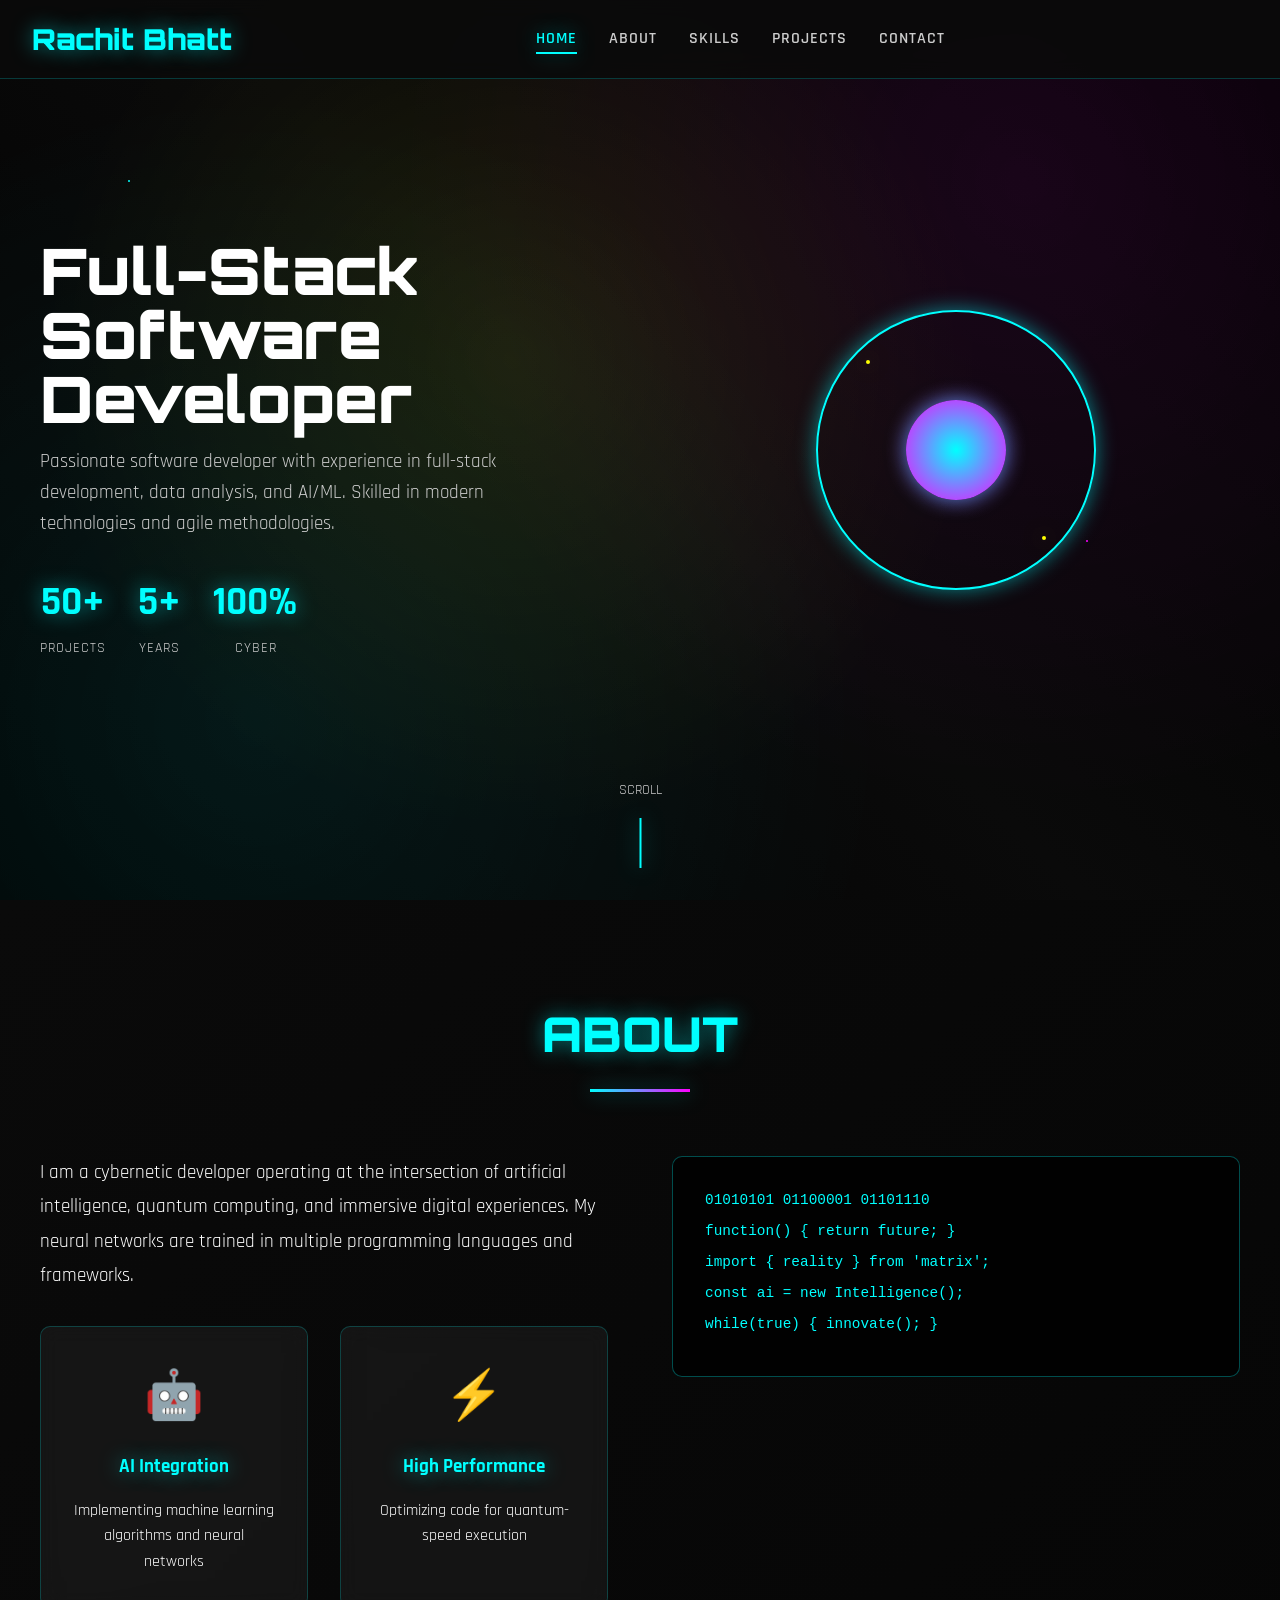
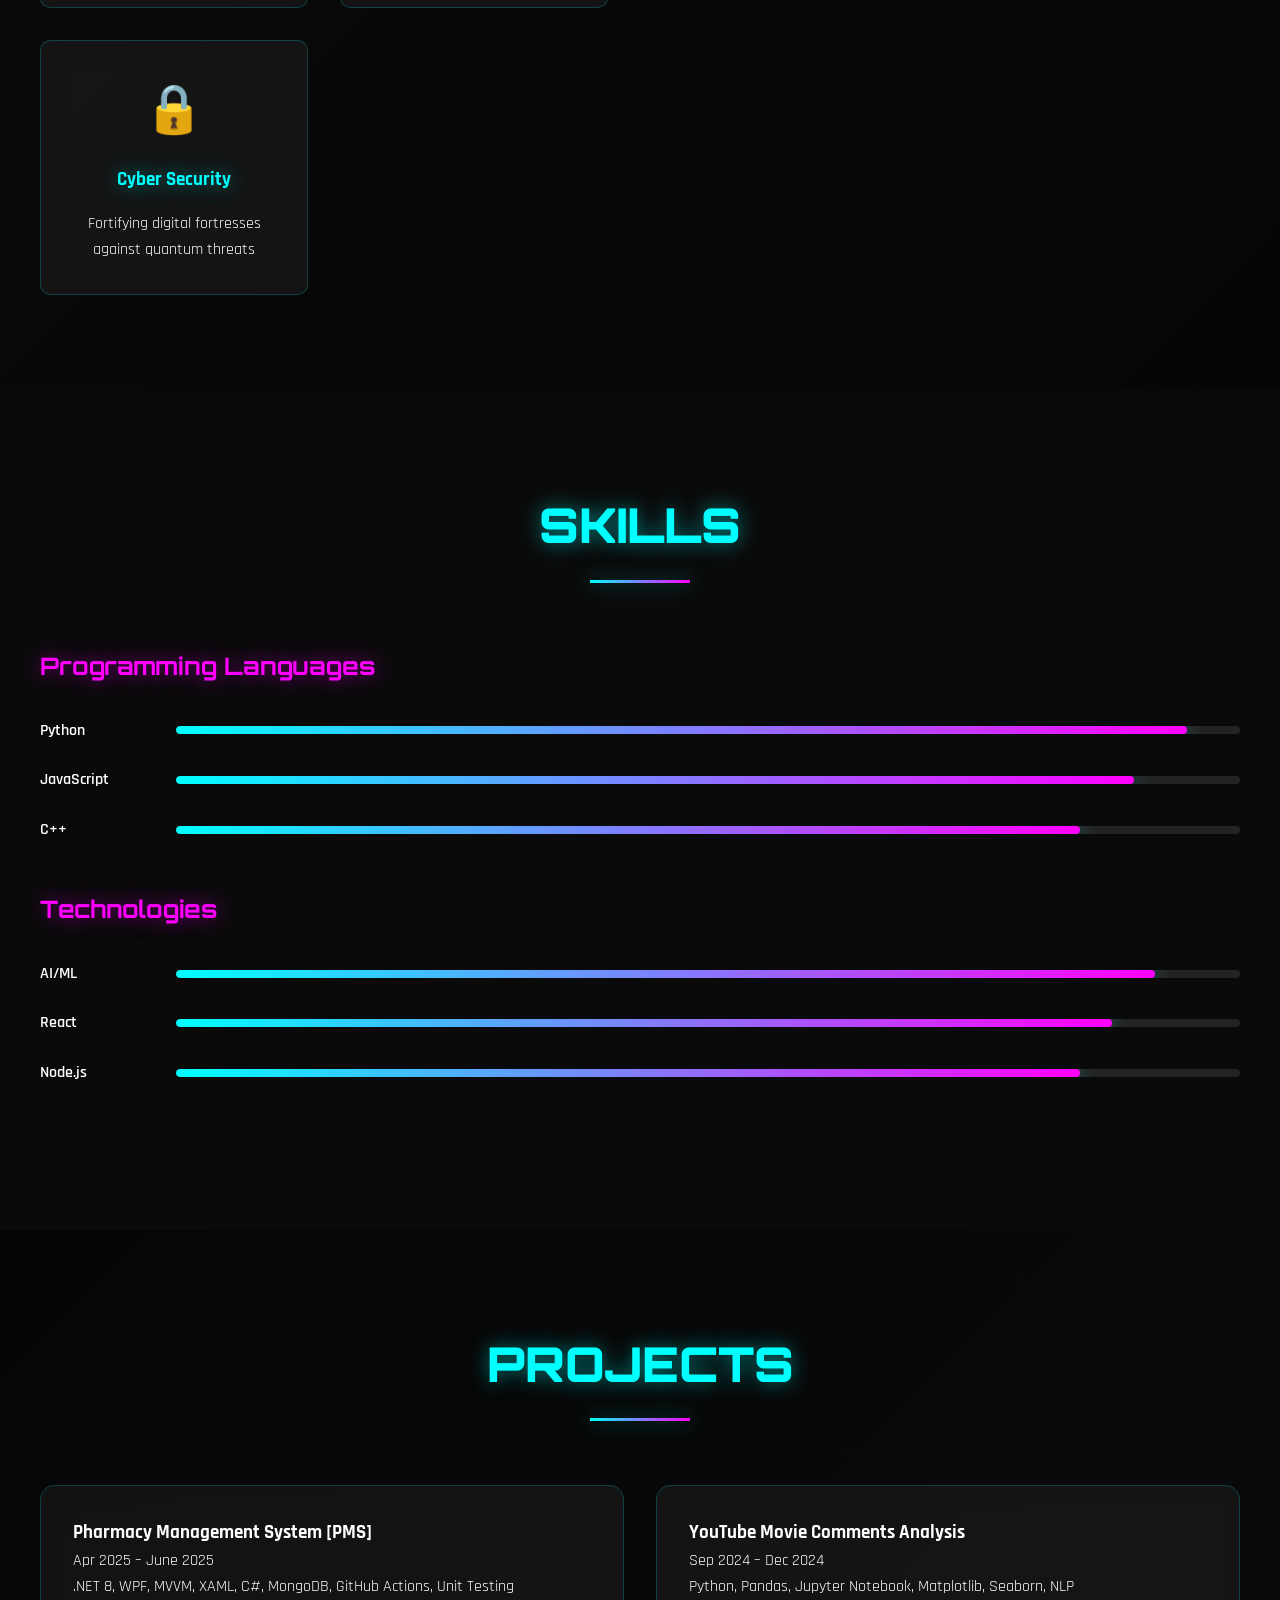
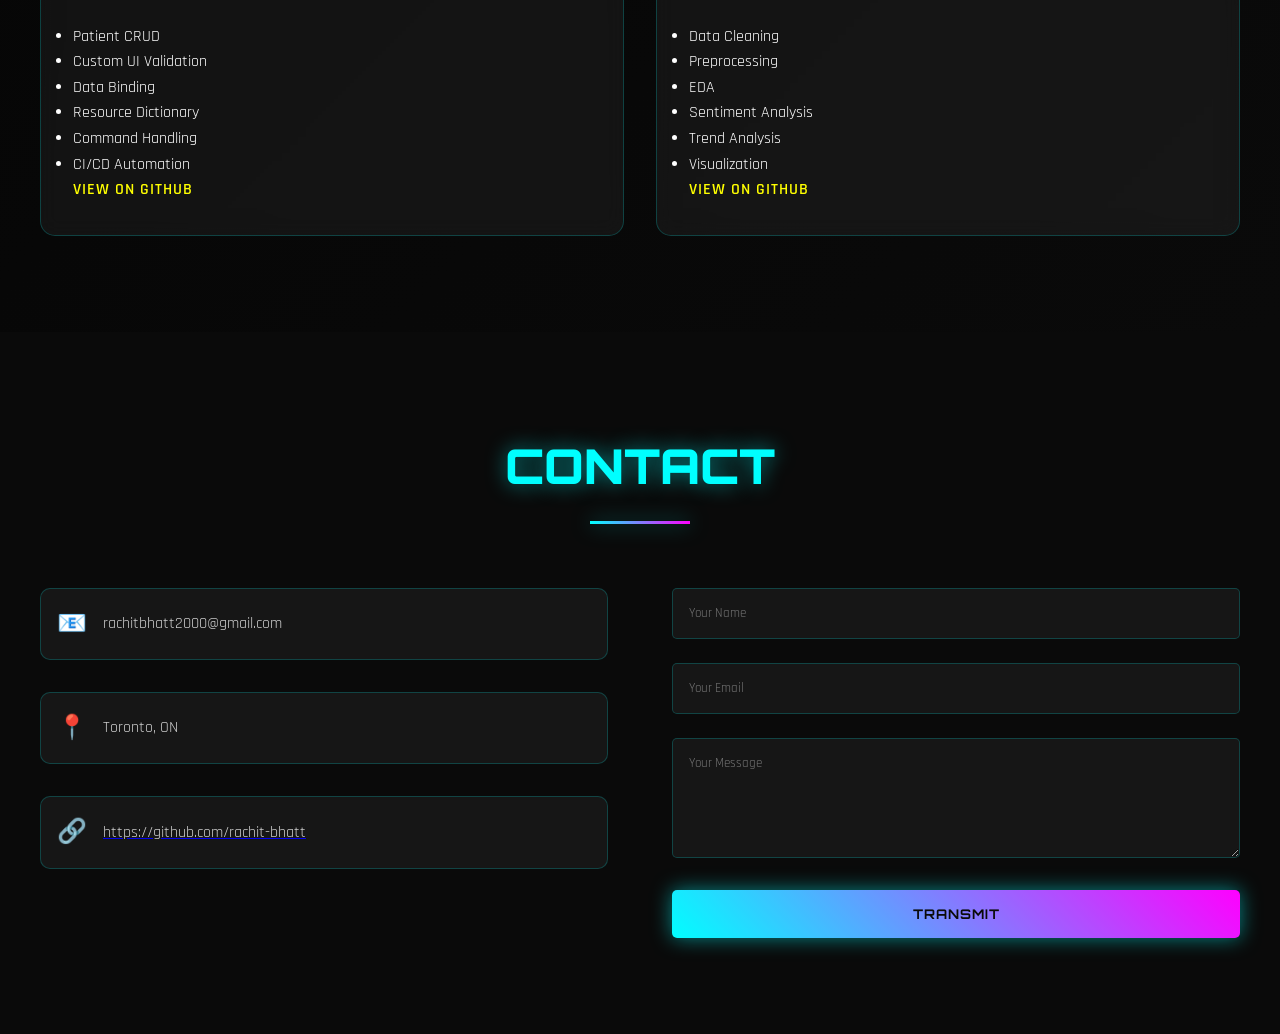
==== index.html @ 6e14f050 "Updating minor UI changes." ====
<!DOCTYPE html>
<html lang="en">
<head>
    <!-- <meta http-equiv="refresh" content="5" /> --></head>
    <meta charset="UTF-8">
    <meta name="viewport" content="width=device-width, initial-scale=1.0">
    <title>Rachit Bhatt - Portfolio</title>
    <link rel="stylesheet" href="styles.css">
    <link href="https://fonts.googleapis.com/css2?family=Orbitron:wght@400;700;900&family=Rajdhani:wght@300;400;600;700&display=swap" rel="stylesheet">
</head>
<body>
    <!-- Animated Background -->
    <div class="matrix-bg"></div>
    <div class="particles"></div>

    <!-- Navigation -->
    <nav class="nav-container">
        <div class="nav-brand">
            <span id="name" class="brand-text"></span>
            <span class="brand-glow"></span>
        </div>
        <ul class="nav-links">
            <li><a href="#home" class="nav-link active">HOME</a></li>
            <li><a href="#about" class="nav-link">ABOUT</a></li>
            <li><a href="#skills" class="nav-link">SKILLS</a></li>
            <li><a href="#projects" class="nav-link">PROJECTS</a></li>
            <li><a href="#contact" class="nav-link">CONTACT</a></li>
        </ul>
        <div class="nav-toggle">
            <span class="toggle-bar"></span>
            <span class="toggle-bar"></span>
            <span class="toggle-bar"></span>
        </div>
    </nav>

    <!-- Hero Section -->
    <section id="home" class="hero-section">
        <div class="hero-content">
            <div class="hero-text">
                <h1 class="hero-title">
                    <span class="title-main">CYBER</span>
                    <span class="title-accent">DEVELOPER</span>
                </h1>
                <p class="hero-subtitle">
                    Crafting digital realities in the quantum age
                </p>
                <div class="hero-stats">
                    <div class="stat-item">
                        <span class="stat-number">50+</span>
                        <span class="stat-label">Projects</span>
                    </div>
                    <div class="stat-item">
                        <span class="stat-number">5+</span>
                        <span class="stat-label">Years</span>
                    </div>
                    <div class="stat-item">
                        <span class="stat-number">100%</span>
                        <span class="stat-label">Cyber</span>
                    </div>
                </div>
            </div>
            <div class="hero-visual">
                <div class="hologram-container">
                    <div class="hologram-ring"></div>
                    <div class="hologram-core"></div>
                    <div class="hologram-particles"></div>
                </div>
            </div>
        </div>
        <div class="scroll-indicator">
            <span>SCROLL</span>
            <div class="scroll-line"></div>
        </div>
    </section>

    <!-- About Section -->
    <section id="about" class="about-section">
        <div class="section-header">
            <h2 class="section-title">ABOUT</h2>
            <div class="section-divider"></div>
        </div>
        <div class="about-content">
            <div class="about-text">
                <p class="about-description">
                    I am a cybernetic developer operating at the intersection of artificial intelligence,
                    quantum computing, and immersive digital experiences. My neural networks are trained
                    in multiple programming languages and frameworks.
                </p>
                <div class="about-grid">
                    <div class="about-card">
                        <div class="card-icon">🤖</div>
                        <h3>AI Integration</h3>
                        <p>Implementing machine learning algorithms and neural networks</p>
                    </div>
                    <div class="about-card">
                        <div class="card-icon">⚡</div>
                        <h3>High Performance</h3>
                        <p>Optimizing code for quantum-speed execution</p>
                    </div>
                    <div class="about-card">
                        <div class="card-icon">🔒</div>
                        <h3>Cyber Security</h3>
                        <p>Fortifying digital fortresses against quantum threats</p>
                    </div>
                </div>
            </div>
            <div class="about-visual">
                <div class="code-matrix">
                    <div class="matrix-line">01010101 01100001 01101110</div>
                    <div class="matrix-line">function() { return future; }</div>
                    <div class="matrix-line">import { reality } from 'matrix';</div>
                    <div class="matrix-line">const ai = new Intelligence();</div>
                    <div class="matrix-line">while(true) { innovate(); }</div>
                </div>
            </div>
        </div>
    </section>

    <!-- Skills Section -->
    <section id="skills" class="skills-section">
        <div class="section-header">
            <h2 class="section-title">SKILLS</h2>
            <div class="section-divider"></div>
        </div>
        <div class="skills-container">
            <div class="skill-category">
                <h3 class="category-title">Programming Languages</h3>
                <div class="skill-grid">
                    <div class="skill-item">
                        <span class="skill-name">Python</span>
                        <div class="skill-bar">
                            <div class="skill-fill" style="width: 95%"></div>
                        </div>
                    </div>
                    <div class="skill-item">
                        <span class="skill-name">JavaScript</span>
                        <div class="skill-bar">
                            <div class="skill-fill" style="width: 90%"></div>
                        </div>
                    </div>
                    <div class="skill-item">
                        <span class="skill-name">C++</span>
                        <div class="skill-bar">
                            <div class="skill-fill" style="width: 85%"></div>
                        </div>
                    </div>
                </div>
            </div>
            <div class="skill-category">
                <h3 class="category-title">Technologies</h3>
                <div class="skill-grid">
                    <div class="skill-item">
                        <span class="skill-name">AI/ML</span>
                        <div class="skill-bar">
                            <div class="skill-fill" style="width: 92%"></div>
                        </div>
                    </div>
                    <div class="skill-item">
                        <span class="skill-name">React</span>
                        <div class="skill-bar">
                            <div class="skill-fill" style="width: 88%"></div>
                        </div>
                    </div>
                    <div class="skill-item">
                        <span class="skill-name">Node.js</span>
                        <div class="skill-bar">
                            <div class="skill-fill" style="width: 85%"></div>
                        </div>
                    </div>
                </div>
            </div>
        </div>
    </section>

    <!-- Projects Section -->
    <section id="projects" class="projects-section">
        <div class="section-header">
            <h2 class="section-title">PROJECTS</h2>
            <div class="section-divider"></div>
        </div>
        <div class="projects-grid">
            <div class="project-card">
                <div class="project-header">
                    <h3>Neural Network OS</h3>
                    <span class="project-type">AI System</span>
                </div>
                <p class="project-description">
                    An operating system powered by neural networks, capable of self-learning
                    and adaptive behavior patterns.
                </p>
                <div class="project-tech">
                    <span>Python</span>
                    <span>TensorFlow</span>
                    <span>Kubernetes</span>
                </div>
                <div class="project-links">
                    <a href="#" class="project-link">View Demo</a>
                    <a href="#" class="project-link">Source Code</a>
                </div>
            </div>
            <div class="project-card">
                <div class="project-header">
                    <h3>Quantum Encryptor</h3>
                    <span class="project-type">Security</span>
                </div>
                <p class="project-description">
                    Military-grade encryption using quantum computing principles,
                    unbreakable by classical computers.
                </p>
                <div class="project-tech">
                    <span>C++</span>
                    <span>Quantum Gates</span>
                    <span>Cryptography</span>
                </div>
                <div class="project-links">
                    <a href="#" class="project-link">View Demo</a>
                    <a href="#" class="project-link">Source Code</a>
                </div>
            </div>
            <div class="project-card">
                <div class="project-header">
                    <h3>Holo Interface</h3>
                    <span class="project-type">UI/UX</span>
                </div>
                <p class="project-description">
                    Immersive holographic user interface for AR/VR applications,
                    featuring gesture recognition and neural feedback.
                </p>
                <div class="project-tech">
                    <span>React</span>
                    <span>WebGL</span>
                    <span>Three.js</span>
                </div>
                <div class="project-links">
                    <a href="#" class="project-link">View Demo</a>
                    <a href="#" class="project-link">Source Code</a>
                </div>
            </div>
        </div>
    </section>

    <!-- Contact Section -->
    <section id="contact" class="contact-section">
        <div class="section-header">
            <h2 class="section-title">CONTACT</h2>
            <div class="section-divider"></div>
        </div>
        <div class="contact-content">
            <div class="contact-info">
                <div class="contact-item">
                    <div class="contact-icon">📧</div>
                    <span id="email"></span>
                </div>
                <div class="contact-item">
                    <div class="contact-icon">📍</div>
                    <span id="location"></span>
                </div>
                <div class="contact-item">
                    <div class="contact-icon">🔗</div>
                    <a href="https://github.com/rachit-bhatt" class="contact-link" target="_blank">
                        <span id="github"></span>
                    </a>
                </div>
            </div>
            <div class="contact-form">
                <form class="cyber-form">
                    <div class="form-group">
                        <input type="text" placeholder="Your Name" class="form-input">
                    </div>
                    <div class="form-group">
                        <input type="email" placeholder="Your Email" class="form-input">
                    </div>
                    <div class="form-group">
                        <textarea placeholder="Your Message" class="form-textarea"></textarea>
                    </div>
                    <button type="submit" class="form-submit">TRANSMIT</button>
                </form>
            </div>
        </div>
    </section>

    <!-- Load portfolio data first, then main script -->
    <script src="data.js"></script>
    <script src="script.js"></script>
</body>
</html>
---- styles.css ----
/* Sci-Fi IT Portfolio Styles */

/* Reset and Base Styles */
* {
    margin: 0;
    padding: 0;
    box-sizing: border-box;
}

:root {
    --primary-color: #00ffff;
    --secondary-color: #ff00ff;
    --accent-color: #ffff00;
    --dark-bg: #0a0a0a;
    --darker-bg: #050505;
    --text-color: #ffffff;
    --text-secondary: #cccccc;
    --glow-primary: 0 0 20px rgba(0, 255, 255, 0.5);
    --glow-secondary: 0 0 20px rgba(255, 0, 255, 0.5);
    --glow-accent: 0 0 20px rgba(255, 255, 0, 0.5);
}

body {
    font-family: 'Rajdhani', sans-serif;
    background: var(--dark-bg);
    color: var(--text-color);
    overflow-x: hidden;
    line-height: 1.6;
}

/* Matrix Background Animation */
.matrix-bg {
    position: fixed;
    top: 0;
    left: 0;
    width: 100%;
    height: 100%;
    background: linear-gradient(45deg, #000000, #0a0a0a, #000000);
    z-index: -2;
    opacity: 0.8;
}

.matrix-bg::before {
    content: '';
    position: absolute;
    top: 0;
    left: 0;
    right: 0;
    bottom: 0;
    background-image:
        radial-gradient(circle at 20% 80%, rgba(0, 255, 255, 0.1) 0%, transparent 50%),
        radial-gradient(circle at 80% 20%, rgba(255, 0, 255, 0.1) 0%, transparent 50%),
        radial-gradient(circle at 40% 40%, rgba(255, 255, 0, 0.1) 0%, transparent 50%);
    animation: matrixPulse 4s ease-in-out infinite alternate;
}

@keyframes matrixPulse {
    0% { opacity: 0.3; }
    100% { opacity: 0.8; }
}

/* Particle Effects */
.particles {
    position: fixed;
    top: 0;
    left: 0;
    width: 100%;
    height: 100%;
    pointer-events: none;
    z-index: -1;
}

.particles::before,
.particles::after {
    content: '';
    position: absolute;
    width: 2px;
    height: 2px;
    background: var(--primary-color);
    border-radius: 50%;
    animation: particleFloat 6s linear infinite;
}

.particles::before {
    top: 20%;
    left: 10%;
    animation-delay: 0s;
}

.particles::after {
    top: 60%;
    right: 15%;
    animation-delay: 3s;
    background: var(--secondary-color);
}

@keyframes particleFloat {
    0% {
        transform: translateY(0) translateX(0);
        opacity: 0;
    }
    10% { opacity: 1; }
    90% { opacity: 1; }
    100% {
        transform: translateY(-100vh) translateX(50px);
        opacity: 0;
    }
}

/* Navigation */
.nav-container {
    position: fixed;
    top: 0;
    left: 0;
    right: 0;
    background: rgba(10, 10, 10, 0.9);
    backdrop-filter: blur(10px);
    border-bottom: 1px solid rgba(0, 255, 255, 0.2);
    padding: 1rem 2rem;
    display: flex;
    justify-content: space-between;
    align-items: center;
    z-index: 1000;
    transition: all 0.3s ease;
}

.nav-brand {
    position: relative;
    font-family: 'Orbitron', monospace;
    font-size: 1.8rem;
    font-weight: 900;
    color: var(--primary-color);
    text-shadow: var(--glow-primary);
}

.brand-glow {
    position: absolute;
    top: 0;
    left: 0;
    right: 0;
    bottom: 0;
    background: linear-gradient(45deg, var(--primary-color), var(--secondary-color));
    background-clip: text;
    -webkit-background-clip: text;
    -webkit-text-fill-color: transparent;
    animation: brandGlow 2s ease-in-out infinite alternate;
}

@keyframes brandGlow {
    0% { opacity: 0.7; }
    100% { opacity: 1; }
}

.nav-links {
    display: flex;
    list-style: none;
    gap: 2rem;
}

.nav-link {
    color: var(--text-secondary);
    text-decoration: none;
    font-weight: 600;
    text-transform: uppercase;
    letter-spacing: 1px;
    transition: all 0.3s ease;
    position: relative;
}

.nav-link:hover,
.nav-link.active {
    color: var(--primary-color);
    text-shadow: var(--glow-primary);
}

.nav-link::after {
    content: '';
    position: absolute;
    bottom: -5px;
    left: 0;
    width: 0;
    height: 2px;
    background: var(--primary-color);
    box-shadow: var(--glow-primary);
    transition: width 0.3s ease;
}

.nav-link:hover::after,
.nav-link.active::after {
    width: 100%;
}

/* Hero Section */
.hero-section {
    min-height: 100vh;
    display: flex;
    flex-direction: column;
    justify-content: center;
    align-items: center;
    padding: 2rem;
    position: relative;
}

.hero-content {
    display: grid;
    grid-template-columns: 1fr 1fr;
    gap: 4rem;
    max-width: 1200px;
    width: 100%;
    align-items: center;
}

.hero-text {
    z-index: 2;
}

.hero-title {
    font-family: 'Orbitron', monospace;
    font-size: 4rem;
    font-weight: 900;
    margin-bottom: 1rem;
    line-height: 1;
}

.title-main {
    display: block;
    background: linear-gradient(45deg, var(--primary-color), var(--secondary-color));
    background-clip: text;
    -webkit-background-clip: text;
    -webkit-text-fill-color: transparent;
    text-shadow: var(--glow-primary);
}

.title-accent {
    display: block;
    color: var(--accent-color);
    text-shadow: var(--glow-accent);
    animation: titlePulse 2s ease-in-out infinite alternate;
}

@keyframes titlePulse {
    0% { text-shadow: var(--glow-accent); }
    100% { text-shadow: 0 0 30px rgba(255, 255, 0, 0.8); }
}

.hero-subtitle {
    font-size: 1.2rem;
    color: var(--text-secondary);
    margin-bottom: 2rem;
    max-width: 500px;
}

.hero-stats {
    display: flex;
    gap: 2rem;
    margin-top: 2rem;
}

.stat-item {
    text-align: center;
}

.stat-number {
    display: block;
    font-size: 2.5rem;
    font-weight: 700;
    color: var(--primary-color);
    text-shadow: var(--glow-primary);
}

.stat-label {
    font-size: 0.9rem;
    color: var(--text-secondary);
    text-transform: uppercase;
    letter-spacing: 1px;
}

/* Hologram Visual */
.hero-visual {
    display: flex;
    justify-content: center;
    align-items: center;
    position: relative;
}

.hologram-container {
    position: relative;
    width: 300px;
    height: 300px;
}

.hologram-ring {
    position: absolute;
    top: 50%;
    left: 50%;
    transform: translate(-50%, -50%);
    width: 280px;
    height: 280px;
    border: 2px solid var(--primary-color);
    border-radius: 50%;
    box-shadow: var(--glow-primary);
    animation: ringRotate 8s linear infinite;
}

.hologram-core {
    position: absolute;
    top: 50%;
    left: 50%;
    transform: translate(-50%, -50%);
    width: 100px;
    height: 100px;
    background: radial-gradient(circle, var(--primary-color), var(--secondary-color));
    border-radius: 50%;
    box-shadow: var(--glow-primary), var(--glow-secondary);
    animation: corePulse 2s ease-in-out infinite alternate;
}

.hologram-particles {
    position: absolute;
    top: 0;
    left: 0;
    right: 0;
    bottom: 0;
}

.hologram-particles::before,
.hologram-particles::after {
    content: '';
    position: absolute;
    width: 4px;
    height: 4px;
    background: var(--accent-color);
    border-radius: 50%;
    box-shadow: var(--glow-accent);
    animation: particleOrbit 4s linear infinite;
}

.hologram-particles::before {
    top: 20%;
    left: 20%;
}

.hologram-particles::after {
    bottom: 20%;
    right: 20%;
    animation-delay: 2s;
}

@keyframes ringRotate {
    from { transform: translate(-50%, -50%) rotate(0deg); }
    to { transform: translate(-50%, -50%) rotate(360deg); }
}

@keyframes corePulse {
    0% { transform: translate(-50%, -50%) scale(1); }
    100% { transform: translate(-50%, -50%) scale(1.1); }
}

@keyframes particleOrbit {
    0% { transform: rotate(0deg) translateX(100px) rotate(0deg); }
    100% { transform: rotate(360deg) translateX(100px) rotate(-360deg); }
}

/* Scroll Indicator */
.scroll-indicator {
    position: absolute;
    bottom: 2rem;
    left: 50%;
    transform: translateX(-50%);
    text-align: center;
    color: var(--text-secondary);
    font-size: 0.9rem;
    animation: scrollBounce 2s ease-in-out infinite;
}

.scroll-line {
    width: 2px;
    height: 50px;
    background: var(--primary-color);
    margin: 1rem auto 0;
    box-shadow: var(--glow-primary);
}

@keyframes scrollBounce {
    0%, 100% { transform: translateX(-50%) translateY(0); }
    50% { transform: translateX(-50%) translateY(-10px); }
}

/* Section Headers */
.section-header {
    text-align: center;
    margin-bottom: 4rem;
}

.section-title {
    font-family: 'Orbitron', monospace;
    font-size: 3rem;
    font-weight: 900;
    color: var(--primary-color);
    text-shadow: var(--glow-primary);
    margin-bottom: 1rem;
    position: relative;
}

.section-divider {
    width: 100px;
    height: 3px;
    background: linear-gradient(90deg, var(--primary-color), var(--secondary-color));
    margin: 0 auto;
    box-shadow: var(--glow-primary);
}

/* About Section */
.about-section {
    padding: 6rem 2rem;
    background: linear-gradient(135deg, rgba(10, 10, 10, 0.9), rgba(5, 5, 5, 0.9));
}

.about-content {
    display: grid;
    grid-template-columns: 1fr 1fr;
    gap: 4rem;
    max-width: 1200px;
    margin: 0 auto;
}

.about-description {
    font-size: 1.2rem;
    line-height: 1.8;
    margin-bottom: 2rem;
}

.about-grid {
    display: grid;
    grid-template-columns: repeat(auto-fit, minmax(250px, 1fr));
    gap: 2rem;
    margin-top: 2rem;
}

.about-card {
    background: rgba(255, 255, 255, 0.05);
    border: 1px solid rgba(0, 255, 255, 0.2);
    border-radius: 10px;
    padding: 2rem;
    text-align: center;
    transition: all 0.3s ease;
    backdrop-filter: blur(10px);
}

.about-card:hover {
    border-color: var(--primary-color);
    box-shadow: var(--glow-primary);
    transform: translateY(-5px);
}

.card-icon {
    font-size: 3rem;
    margin-bottom: 1rem;
}

.about-card h3 {
    color: var(--primary-color);
    margin-bottom: 1rem;
    text-shadow: var(--glow-primary);
}

/* Code Matrix */
.code-matrix {
    background: rgba(0, 0, 0, 0.8);
    border: 1px solid rgba(0, 255, 255, 0.3);
    border-radius: 10px;
    padding: 2rem;
    font-family: 'Courier New', monospace;
    overflow: hidden;
}

.matrix-line {
    color: var(--primary-color);
    margin-bottom: 0.5rem;
    font-size: 0.9rem;
    animation: matrixScroll 3s linear infinite;
}

.matrix-line:nth-child(2) { animation-delay: 0.5s; }
.matrix-line:nth-child(3) { animation-delay: 1s; }
.matrix-line:nth-child(4) { animation-delay: 1.5s; }
.matrix-line:nth-child(5) { animation-delay: 2s; }

@keyframes matrixScroll {
    0% { transform: translateX(100%); opacity: 0; }
    10% { opacity: 1; }
    90% { opacity: 1; }
    100% { transform: translateX(-100%); opacity: 0; }
}

/* Skills Section */
.skills-section {
    padding: 6rem 2rem;
    background: var(--dark-bg);
}

.skills-container {
    max-width: 1200px;
    margin: 0 auto;
}

.skill-category {
    margin-bottom: 3rem;
}

.category-title {
    font-family: 'Orbitron', monospace;
    font-size: 1.5rem;
    color: var(--secondary-color);
    text-shadow: var(--glow-secondary);
    margin-bottom: 2rem;
}

.skill-grid {
    display: grid;
    gap: 1.5rem;
}

.skill-item {
    display: flex;
    align-items: center;
    gap: 1rem;
}

.skill-name {
    min-width: 120px;
    font-weight: 600;
    color: var(--text-color);
}

.skill-bar {
    flex: 1;
    height: 8px;
    background: rgba(255, 255, 255, 0.1);
    border-radius: 4px;
    overflow: hidden;
}

.skill-fill {
    height: 100%;
    background: linear-gradient(90deg, var(--primary-color), var(--secondary-color));
    border-radius: 4px;
    box-shadow: var(--glow-primary);
    transition: width 1.5s ease;
}

/* Projects Section */
.projects-section {
    padding: 6rem 2rem;
    background: linear-gradient(135deg, rgba(5, 5, 5, 0.9), rgba(10, 10, 10, 0.9));
}

.projects-grid {
    display: grid;
    grid-template-columns: repeat(auto-fit, minmax(350px, 1fr));
    gap: 2rem;
    max-width: 1200px;
    margin: 0 auto;
}

.project-card {
    background: rgba(255, 255, 255, 0.05);
    border: 1px solid rgba(0, 255, 255, 0.2);
    border-radius: 15px;
    padding: 2rem;
    transition: all 0.3s ease;
    backdrop-filter: blur(10px);
}

.project-card:hover {
    border-color: var(--primary-color);
    box-shadow: var(--glow-primary);
    transform: translateY(-10px);
}

.project-header {
    display: flex;
    justify-content: space-between;
    align-items: flex-start;
    margin-bottom: 1rem;
}

.project-header h3 {
    color: var(--primary-color);
    text-shadow: var(--glow-primary);
    margin: 0;
}

.project-type {
    background: var(--secondary-color);
    color: var(--dark-bg);
    padding: 0.25rem 0.75rem;
    border-radius: 20px;
    font-size: 0.8rem;
    font-weight: 600;
    text-transform: uppercase;
}

.project-description {
    color: var(--text-secondary);
    margin-bottom: 1.5rem;
    line-height: 1.6;
}

.project-tech {
    display: flex;
    flex-wrap: wrap;
    gap: 0.5rem;
    margin-bottom: 1.5rem;
}

.project-tech span {
    background: rgba(0, 255, 255, 0.1);
    border: 1px solid rgba(0, 255, 255, 0.3);
    color: var(--primary-color);
    padding: 0.25rem 0.75rem;
    border-radius: 15px;
    font-size: 0.8rem;
}

.project-links {
    display: flex;
    gap: 1rem;
}

.project-link {
    color: var(--accent-color);
    text-decoration: none;
    font-weight: 600;
    text-transform: uppercase;
    letter-spacing: 1px;
    transition: all 0.3s ease;
}

.project-link:hover {
    text-shadow: var(--glow-accent);
}

/* Contact Section */
.contact-section {
    padding: 6rem 2rem;
    background: var(--dark-bg);
}

.contact-content {
    display: grid;
    grid-template-columns: 1fr 1fr;
    gap: 4rem;
    max-width: 1200px;
    margin: 0 auto;
}

.contact-info {
    display: flex;
    flex-direction: column;
    gap: 2rem;
}

.contact-item {
    display: flex;
    align-items: center;
    gap: 1rem;
    padding: 1rem;
    background: rgba(255, 255, 255, 0.05);
    border: 1px solid rgba(0, 255, 255, 0.2);
    border-radius: 10px;
    transition: all 0.3s ease;
}

.contact-item:hover {
    border-color: var(--primary-color);
    box-shadow: var(--glow-primary);
}

.contact-icon {
    font-size: 1.5rem;
}

.contact-item span {
    color: var(--text-secondary);
}

/* Contact Form */
.cyber-form {
    display: flex;
    flex-direction: column;
    gap: 1.5rem;
}

.form-group {
    position: relative;
}

.form-input,
.form-textarea {
    width: 100%;
    padding: 1rem;
    background: rgba(255, 255, 255, 0.05);
    border: 1px solid rgba(0, 255, 255, 0.2);
    border-radius: 5px;
    color: var(--text-color);
    font-family: 'Rajdhani', sans-serif;
    transition: all 0.3s ease;
}

.form-input:focus,
.form-textarea:focus {
    outline: none;
    border-color: var(--primary-color);
    box-shadow: var(--glow-primary);
}

.form-textarea {
    resize: vertical;
    min-height: 120px;
}

.form-submit {
    background: linear-gradient(45deg, var(--primary-color), var(--secondary-color));
    color: var(--dark-bg);
    border: none;
    padding: 1rem 2rem;
    border-radius: 5px;
    font-family: 'Orbitron', monospace;
    font-weight: 700;
    text-transform: uppercase;
    letter-spacing: 1px;
    cursor: pointer;
    transition: all 0.3s ease;
    box-shadow: var(--glow-primary);
}

.form-submit:hover {
    transform: translateY(-2px);
    box-shadow: 0 0 30px rgba(0, 255, 255, 0.6);
}

/* Responsive Design */
@media (max-width: 768px) {
    .hero-content,
    .about-content,
    .contact-content {
        grid-template-columns: 1fr;
        gap: 2rem;
    }

    .hero-title {
        font-size: 2.5rem;
    }

    .nav-links {
        display: none;
    }

    .nav-toggle {
        display: block;
        cursor: pointer;
    }

    .nav-toggle span {
        display: block;
        width: 25px;
        height: 3px;
        background: var(--primary-color);
        margin: 5px 0;
        transition: 0.3s;
    }

    .projects-grid {
        grid-template-columns: 1fr;
    }

    .hero-stats {
        flex-direction: column;
        gap: 1rem;
    }
}

/* Animations */
@keyframes fadeInUp {
    from {
        opacity: 0;
        transform: translateY(30px);
    }
    to {
        opacity: 1;
        transform: translateY(0);
    }
}

.fade-in-up {
    animation: fadeInUp 0.6s ease-out;
}
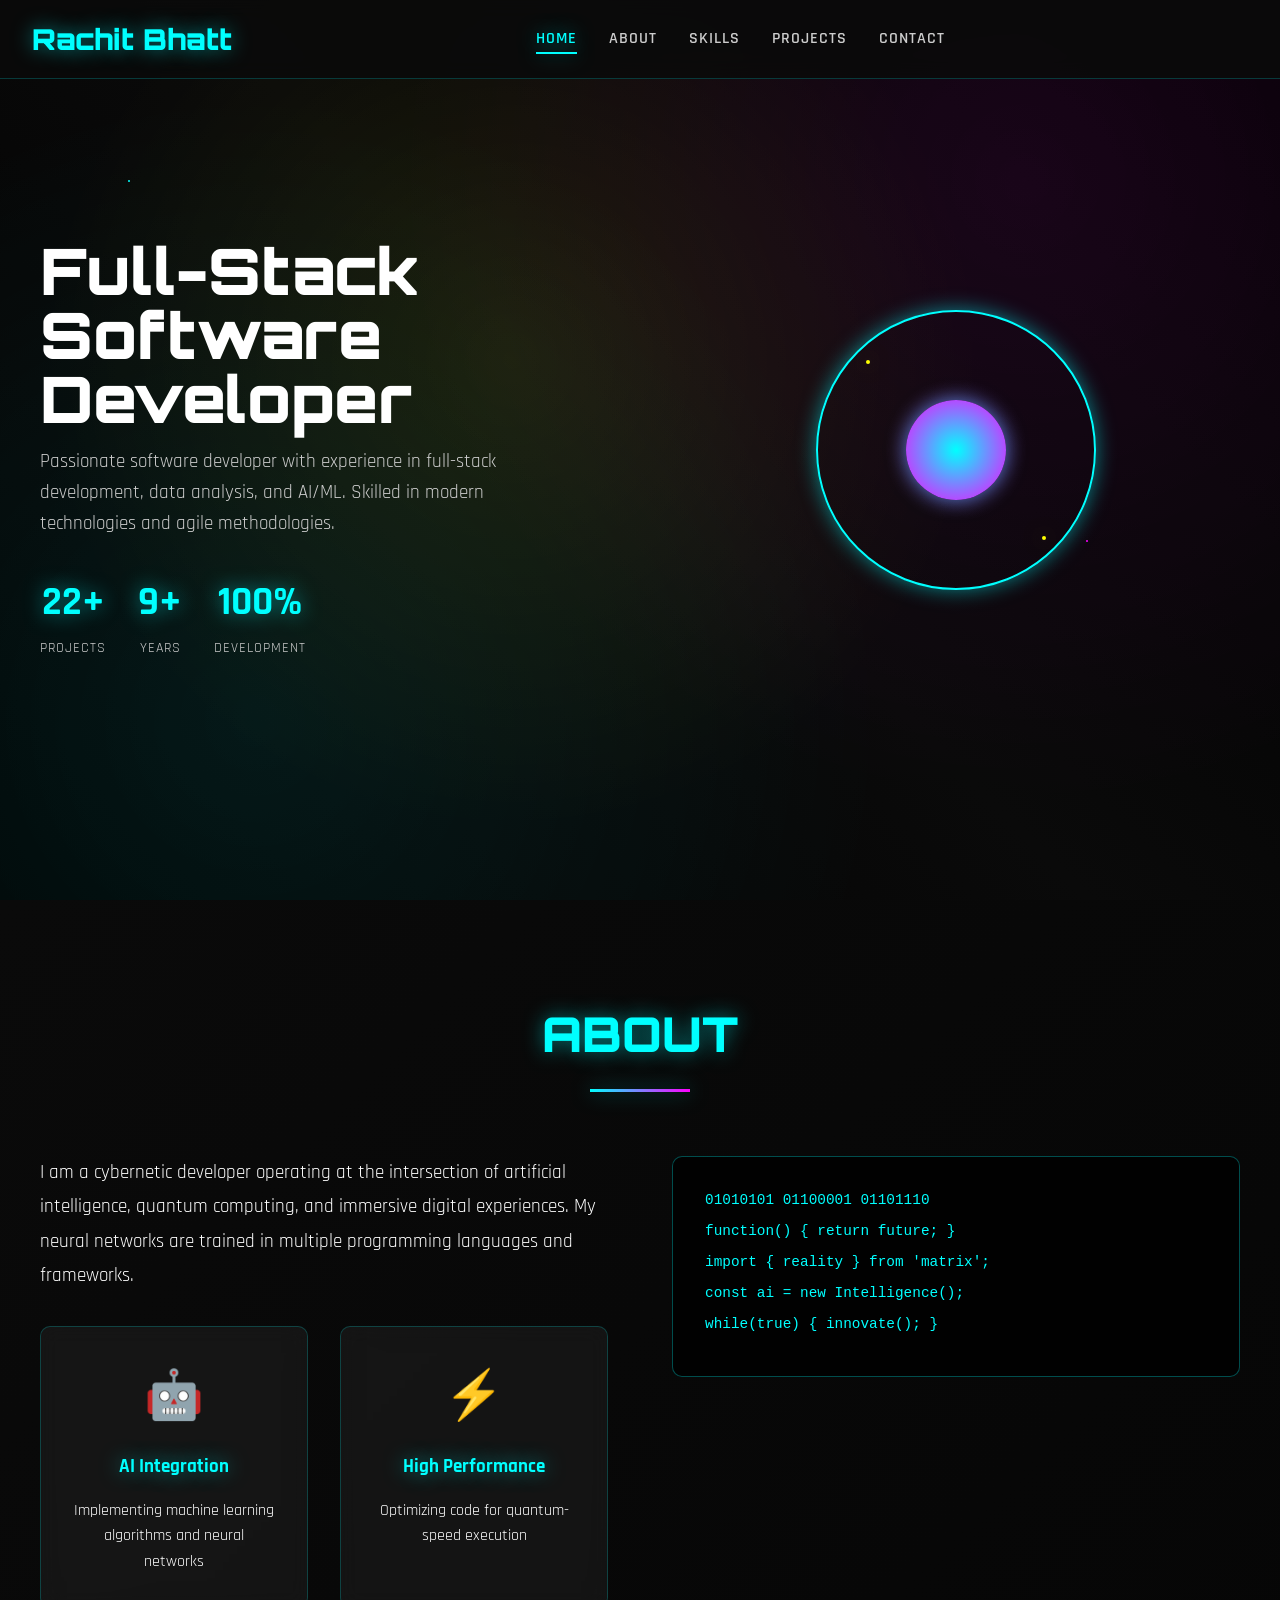
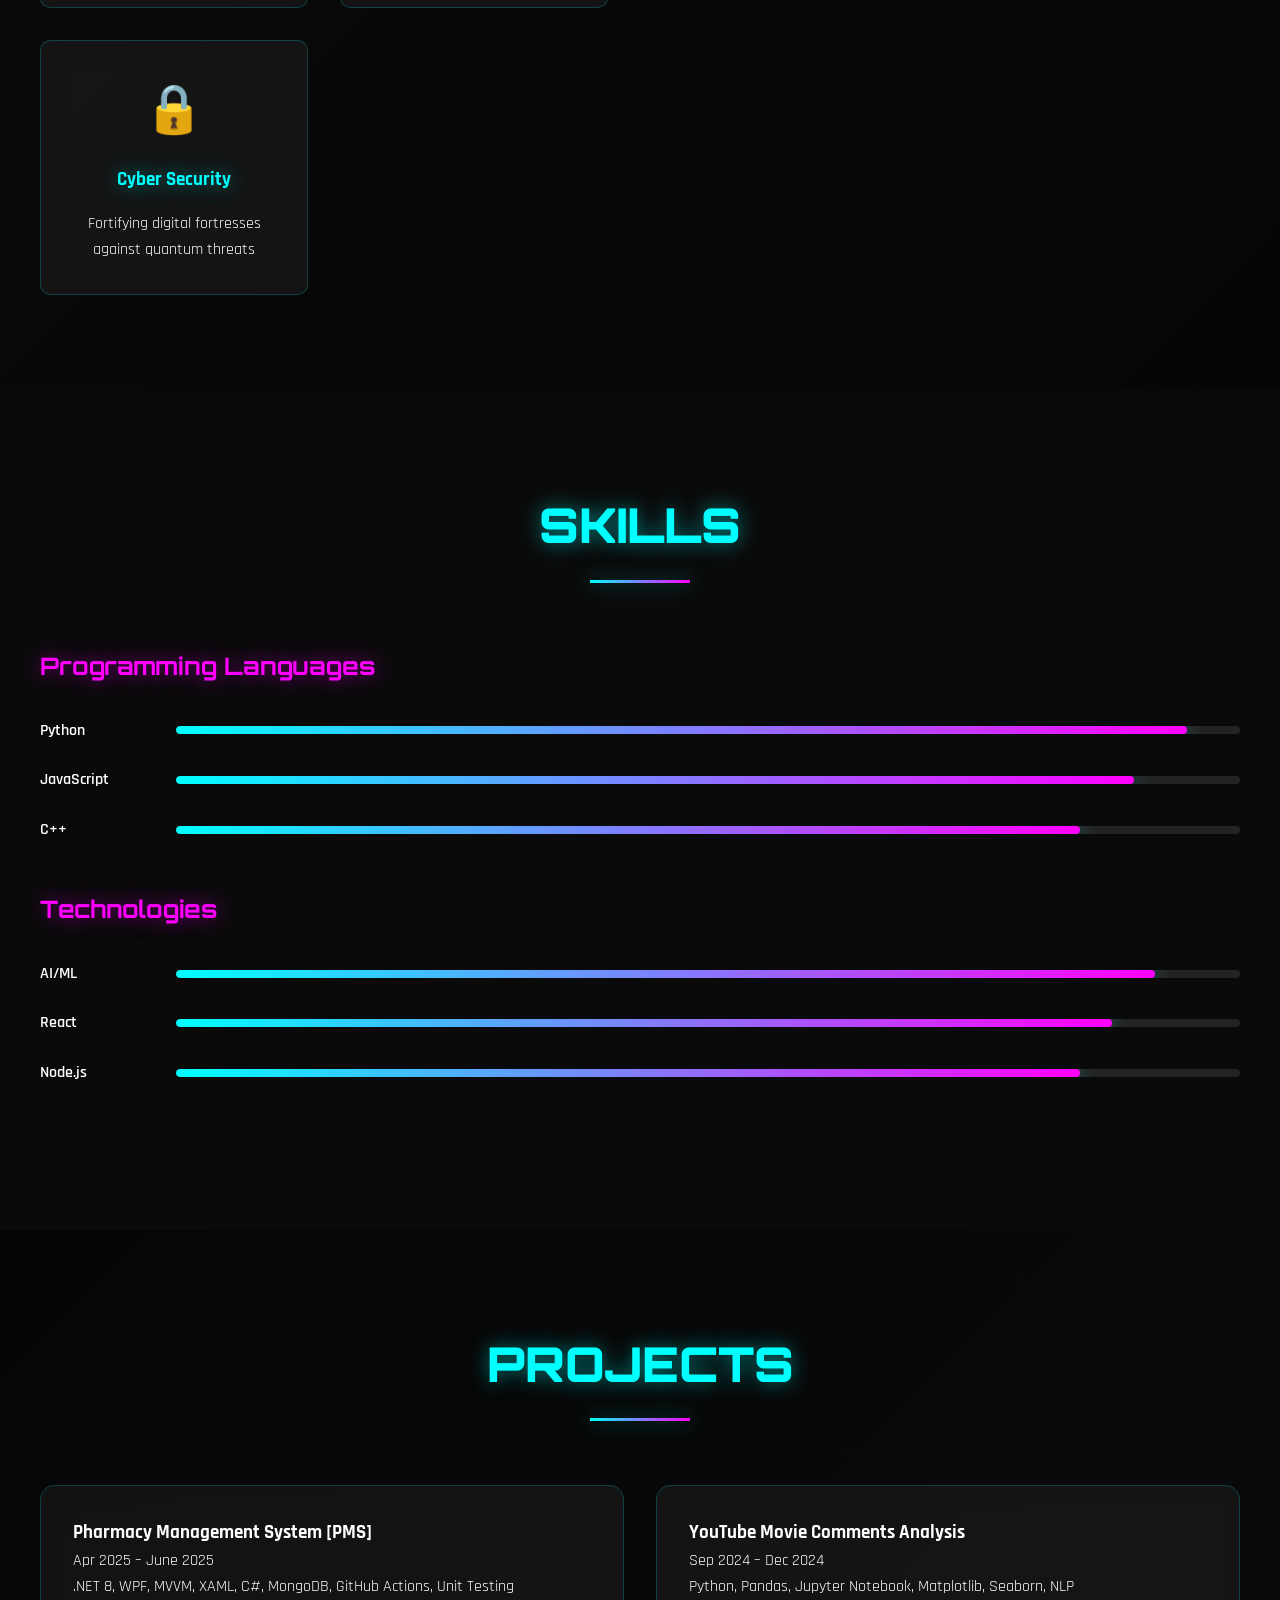
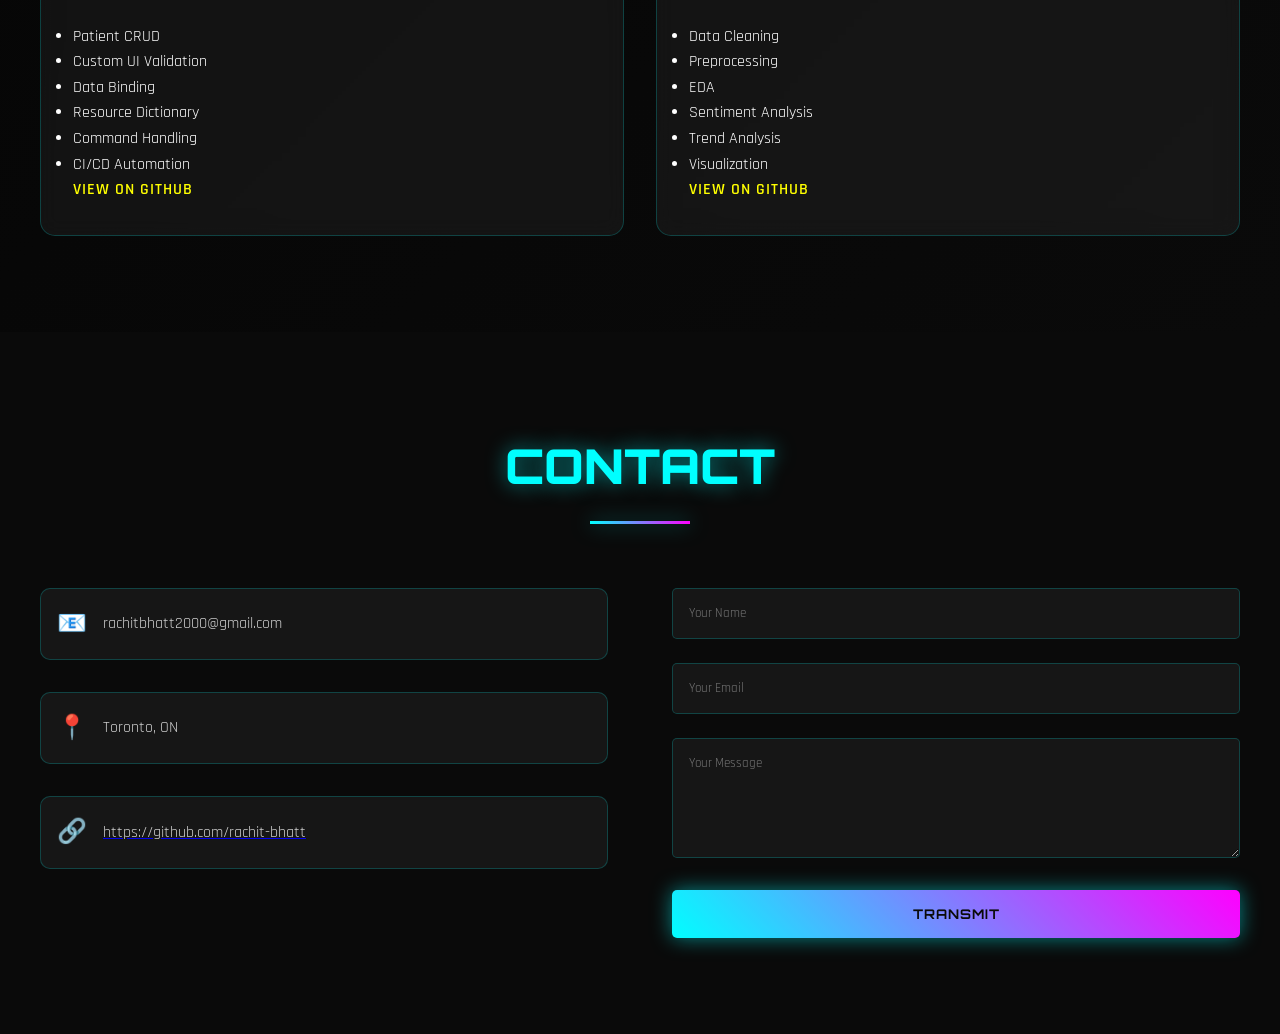
==== commit 054002ac: "Minor UI text changes." ====
--- a/index.html
+++ b/index.html
@@ -46,16 +46,16 @@
                 </p>
                 <div class="hero-stats">
                     <div class="stat-item">
-                        <span class="stat-number">50+</span>
+                        <span class="stat-number">22+</span>
                         <span class="stat-label">Projects</span>
                     </div>
                     <div class="stat-item">
-                        <span class="stat-number">5+</span>
+                        <span class="stat-number">9+</span>
                         <span class="stat-label">Years</span>
                     </div>
                     <div class="stat-item">
                         <span class="stat-number">100%</span>
-                        <span class="stat-label">Cyber</span>
+                        <span class="stat-label">Development</span>
                     </div>
                 </div>
             </div>
@@ -67,10 +67,10 @@
                 </div>
             </div>
         </div>
-        <div class="scroll-indicator">
+        <!--<div class="scroll-indicator">
             <span>SCROLL</span>
             <div class="scroll-line"></div>
-        </div>
+        </div> -->
     </section>
 
     <!-- About Section -->
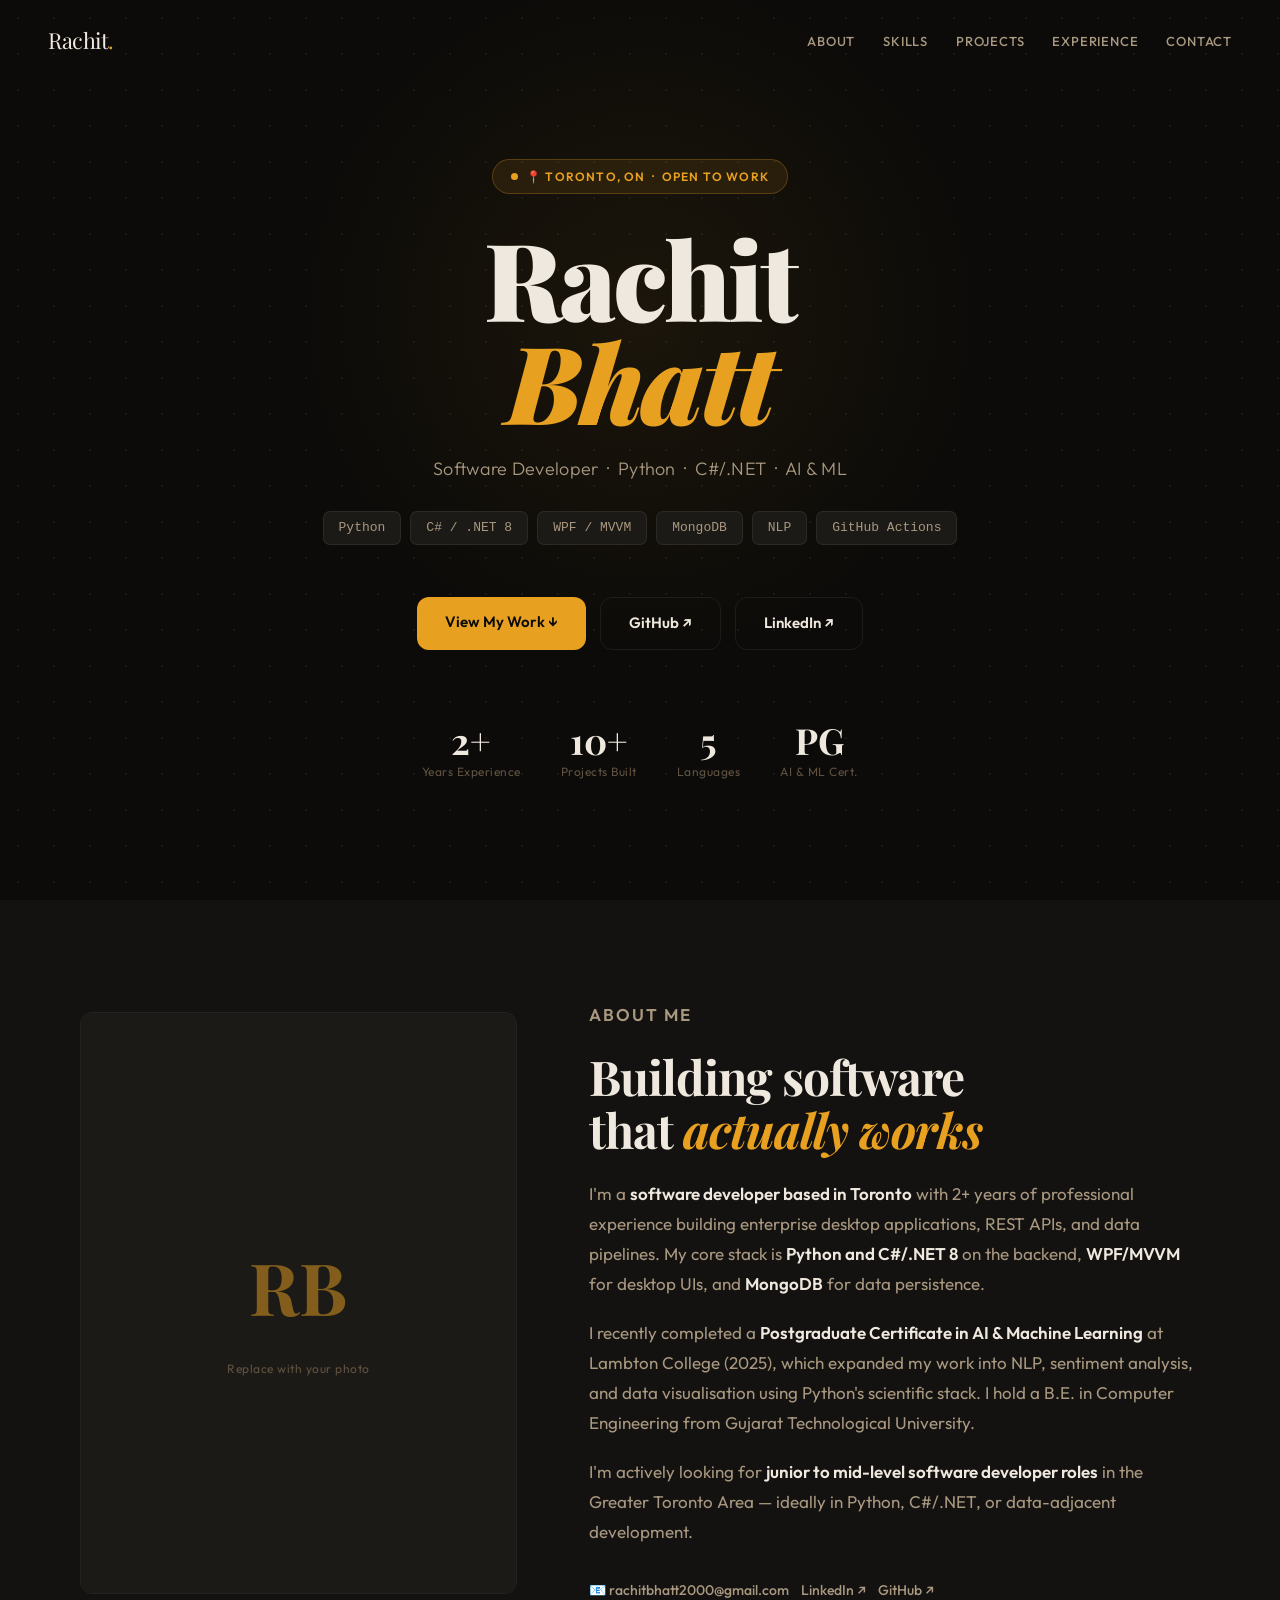
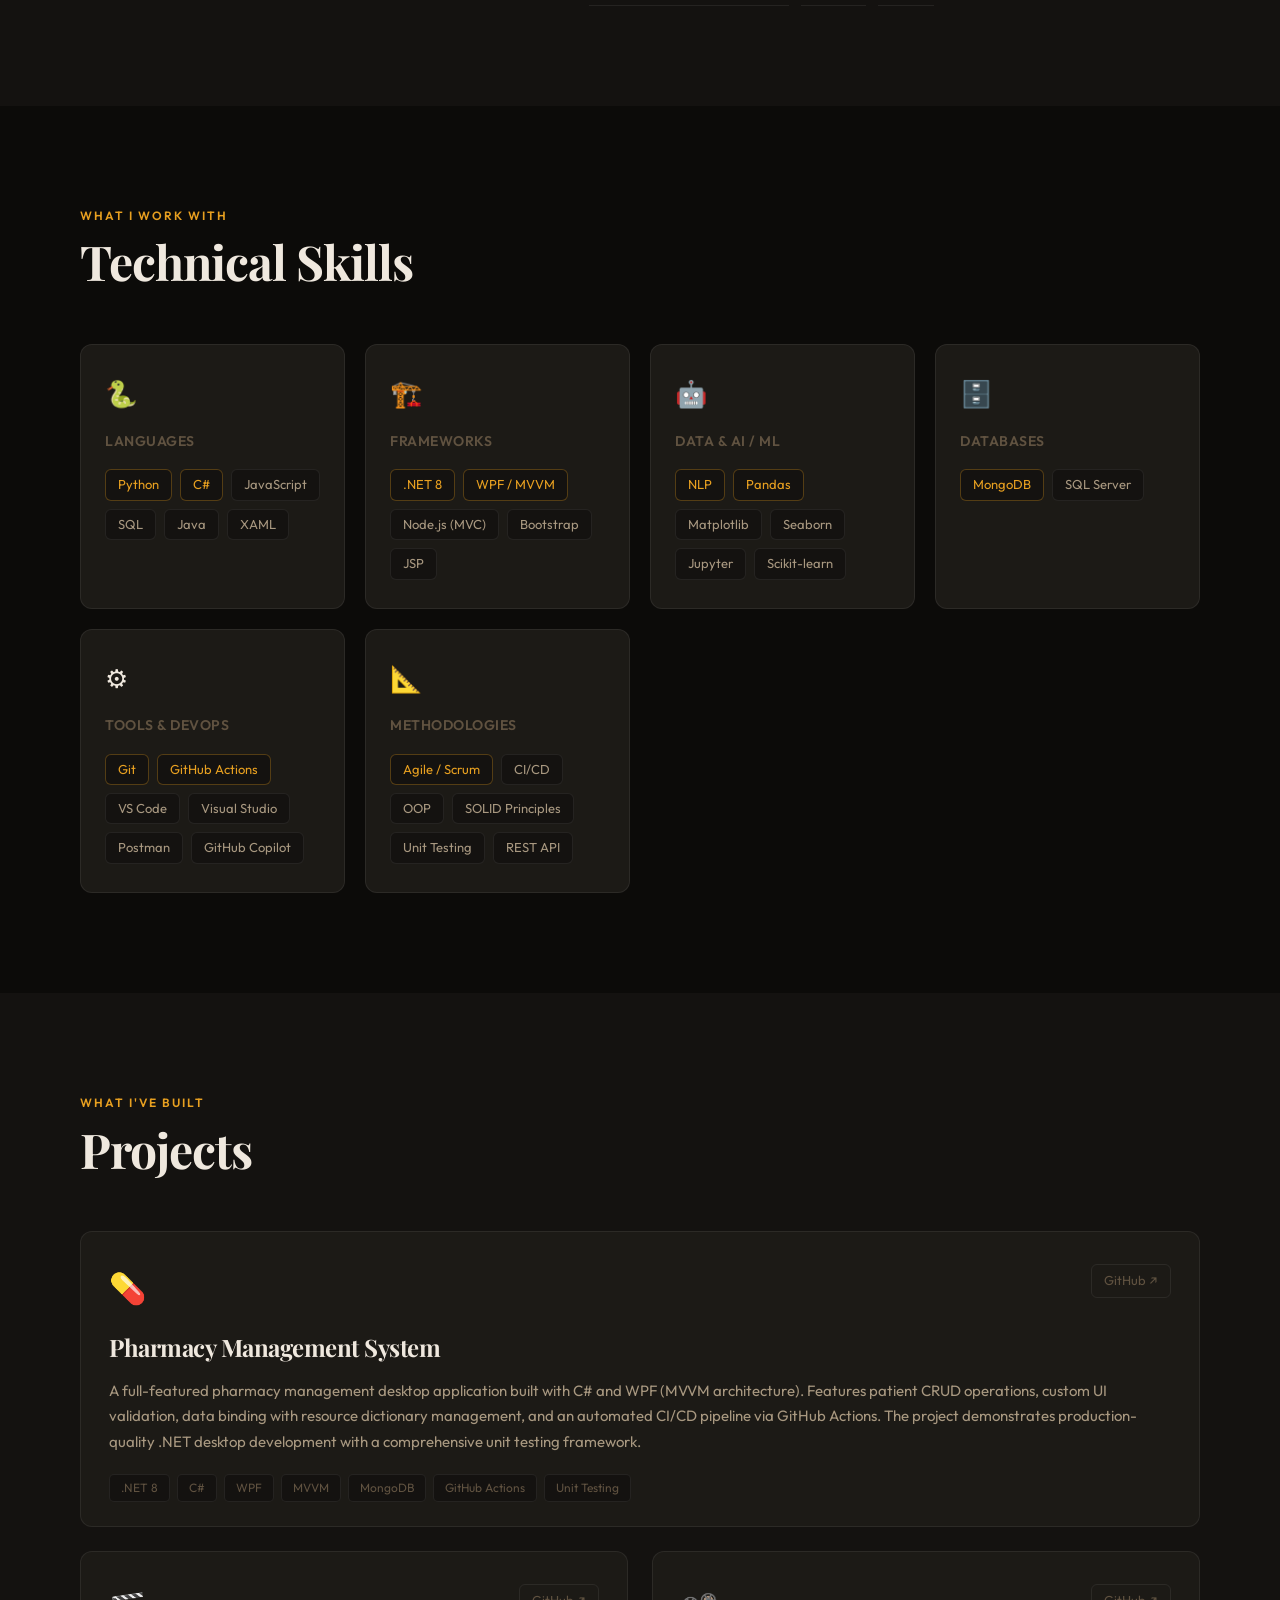
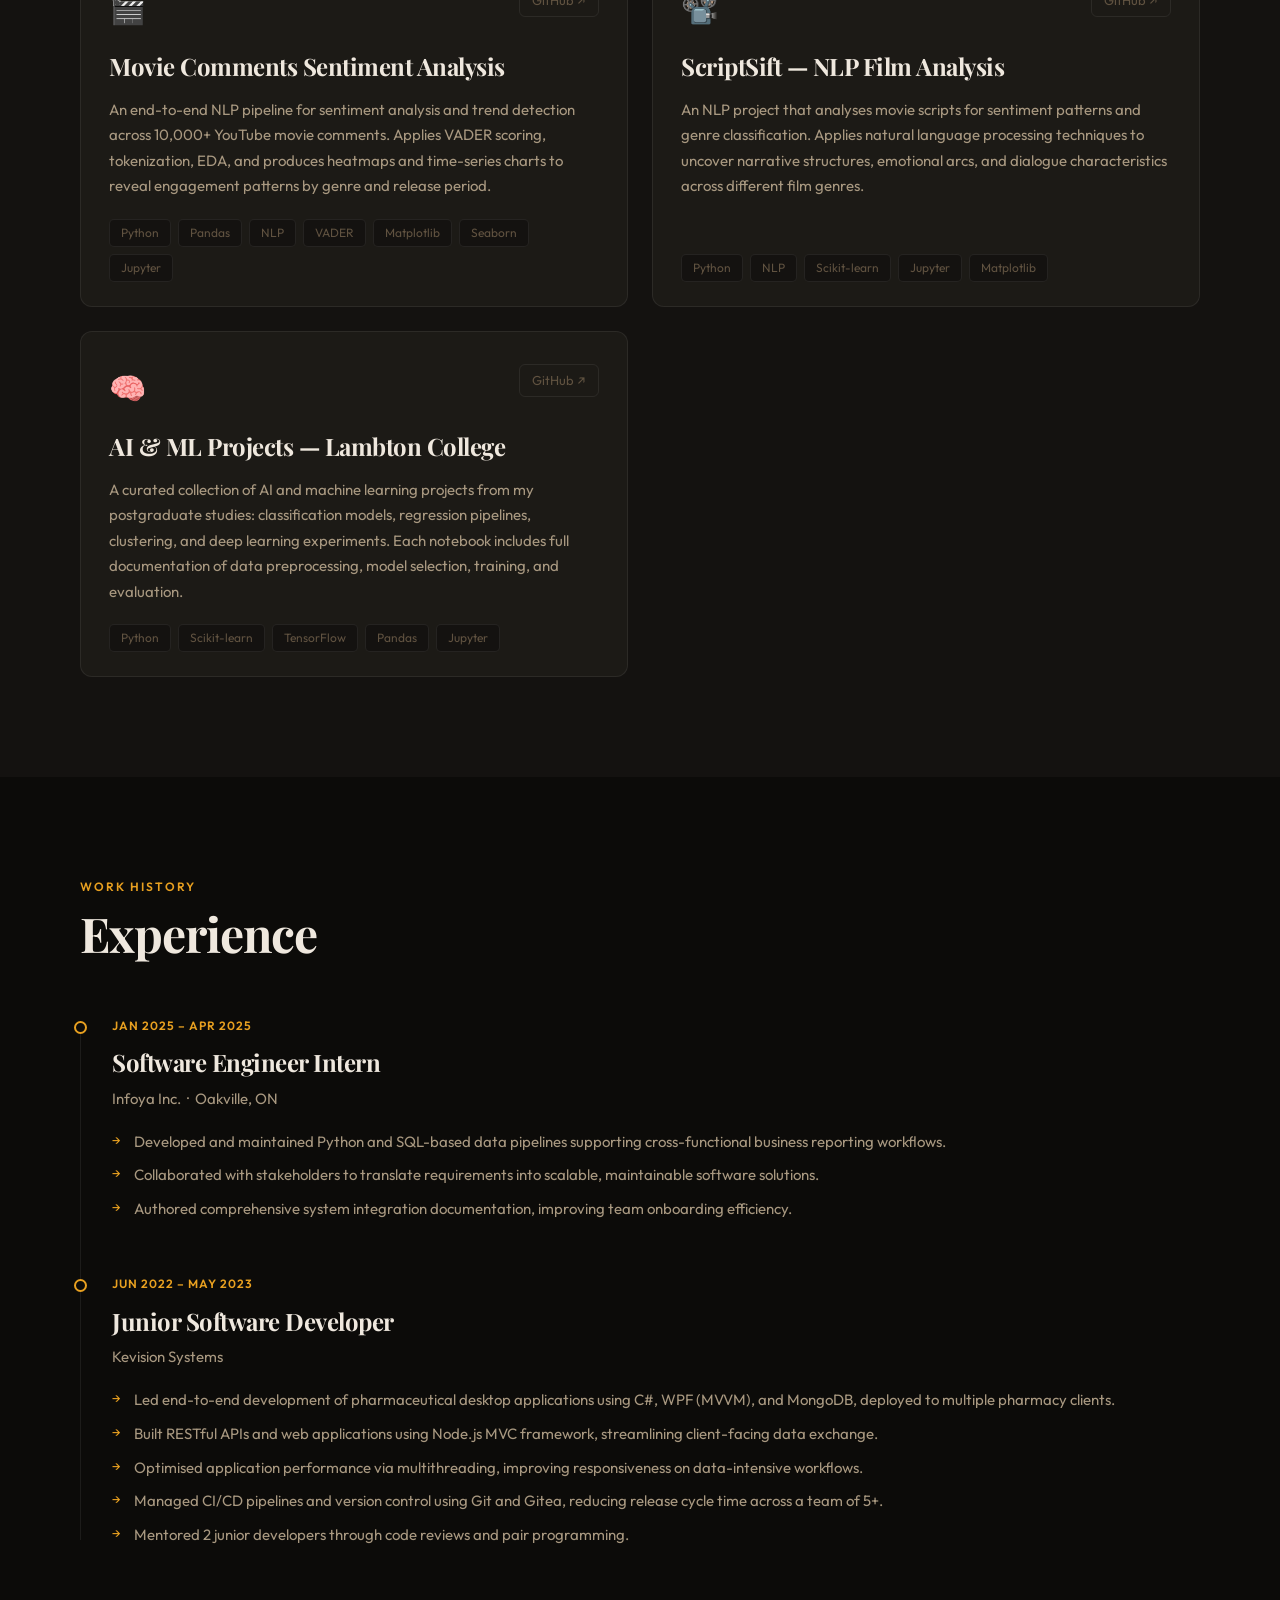
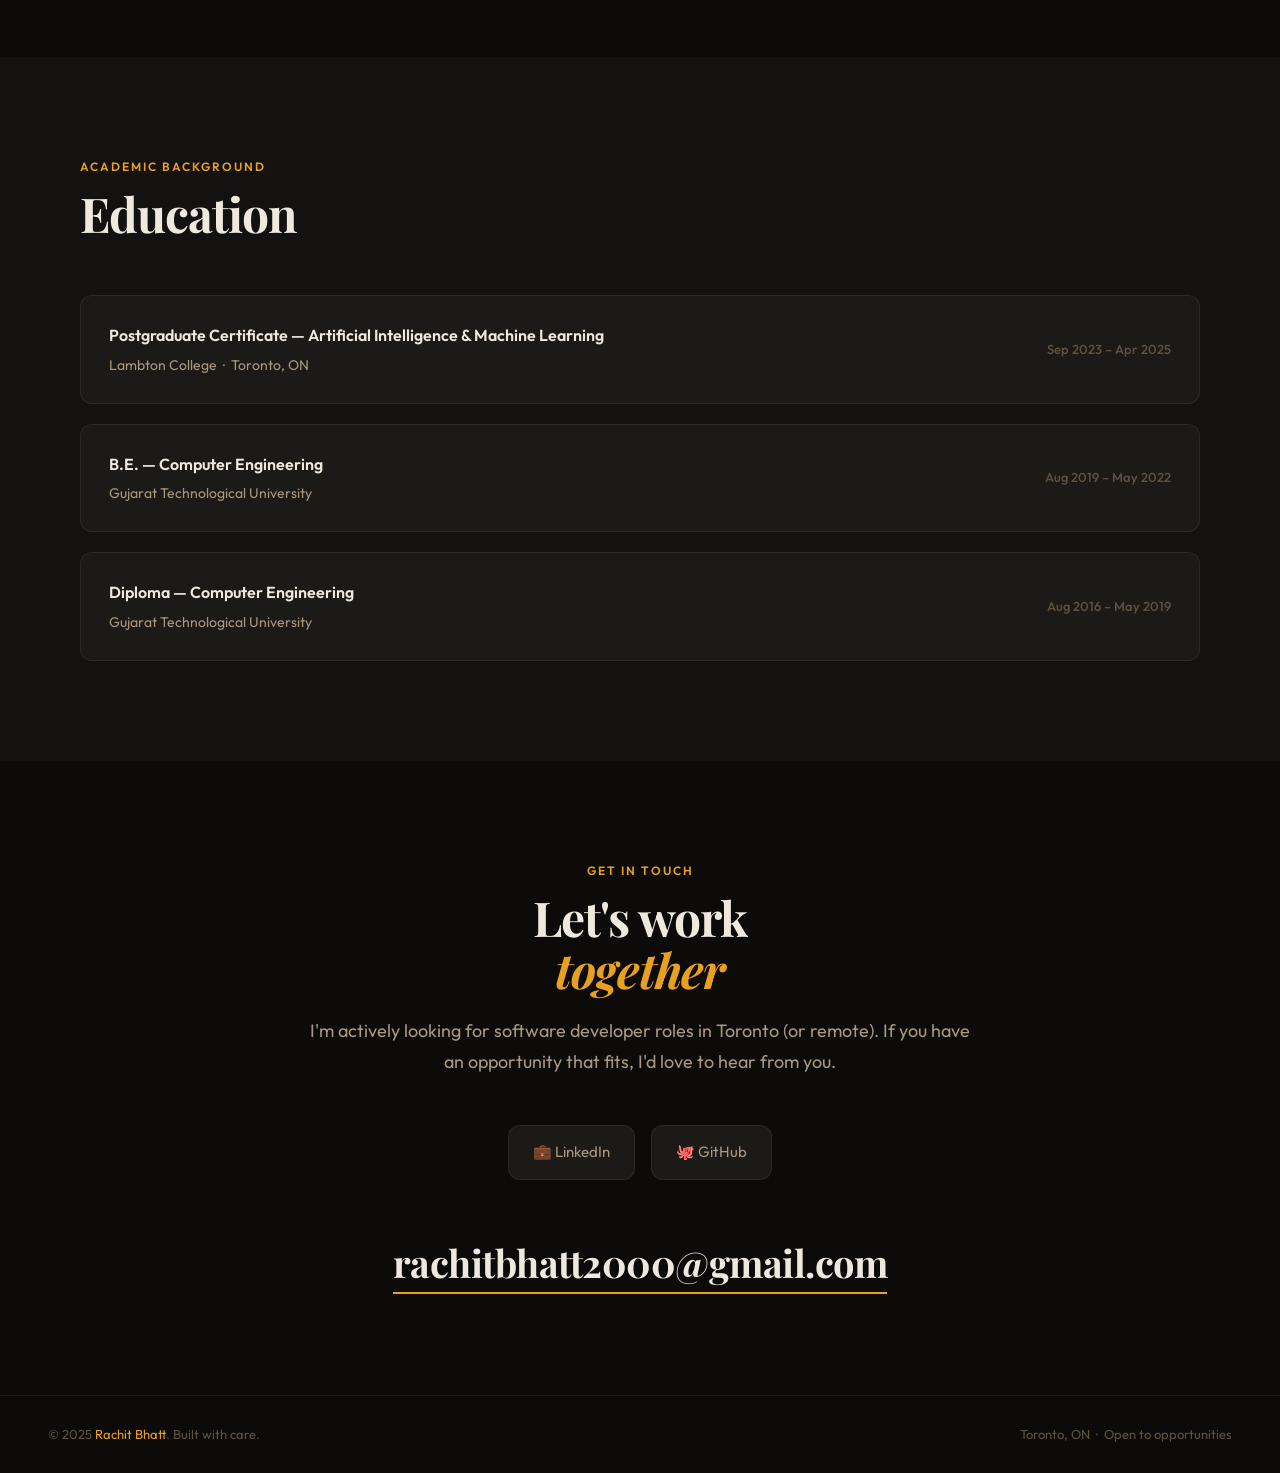
==== commit 45b4f108: "Missing files fixed." ====
--- a/index.html
+++ b/index.html
@@ -1,286 +1,854 @@
 <!DOCTYPE html>
 <html lang="en">
 <head>
-    <!-- <meta http-equiv="refresh" content="5" /> --></head>
-    <meta charset="UTF-8">
-    <meta name="viewport" content="width=device-width, initial-scale=1.0">
-    <title>Rachit Bhatt - Portfolio</title>
-    <link rel="stylesheet" href="styles.css">
-    <link href="https://fonts.googleapis.com/css2?family=Orbitron:wght@400;700;900&family=Rajdhani:wght@300;400;600;700&display=swap" rel="stylesheet">
+  <meta charset="UTF-8" />
+  <meta name="viewport" content="width=device-width, initial-scale=1.0" />
+  <meta name="description" content="Rachit Bhatt — Software Developer specialising in Python, C#/.NET 8, and AI/ML. Based in Toronto, ON." />
+  <title>Rachit Bhatt · Software Developer</title>
+
+  <link rel="preconnect" href="https://fonts.googleapis.com" />
+  <link rel="preconnect" href="https://fonts.gstatic.com" crossorigin />
+  <link href="https://fonts.googleapis.com/css2?family=Playfair+Display:ital,wght@0,700;0,900;1,400&family=Outfit:wght@300;400;500;600;700&display=swap" rel="stylesheet" />
+
+  <style>
+    /* ─── Reset ──────────────────────────────────────────── */
+    *, *::before, *::after { box-sizing: border-box; margin: 0; padding: 0; }
+    html { scroll-behavior: smooth; }
+
+    /* ─── Design tokens ──────────────────────────────────── */
+    :root {
+      --bg:         #0C0B09;
+      --bg-2:       #141210;
+      --bg-card:    #1C1A16;
+      --bg-card-h:  #231F19;
+      --border:     rgba(255,255,255,0.07);
+      --border-h:   rgba(232,160,32,0.35);
+      --text:       #EFE8DE;
+      --text-2:     #A89880;
+      --text-3:     #605240;
+      --accent:     #E8A020;
+      --accent-dim: rgba(232,160,32,0.10);
+      --accent-glow:rgba(232,160,32,0.20);
+      --teal:       #3B9B8C;
+      --r:          12px;
+      --font-d:     'Playfair Display', Georgia, serif;
+      --font-b:     'Outfit', system-ui, sans-serif;
+      --max:        1120px;
+    }
+
+    body {
+      background: var(--bg);
+      color: var(--text);
+      font-family: var(--font-b);
+      font-size: 16px;
+      line-height: 1.65;
+      -webkit-font-smoothing: antialiased;
+    }
+
+    ::selection { background: var(--accent); color: #0C0B09; }
+
+    /* ─── Nav ────────────────────────────────────────────── */
+    nav {
+      position: fixed; top: 0; left: 0; right: 0; z-index: 200;
+      padding: 22px 48px;
+      display: flex; justify-content: space-between; align-items: center;
+      transition: background .35s, border-color .35s;
+    }
+    nav.scrolled {
+      background: rgba(12,11,9,.88);
+      backdrop-filter: blur(14px);
+      border-bottom: 1px solid var(--border);
+    }
+    .nav-logo {
+      font-family: var(--font-d);
+      font-size: 22px; color: var(--text);
+      text-decoration: none; letter-spacing: -.5px;
+    }
+    .nav-logo span { color: var(--accent); }
+    .nav-links { display: flex; gap: 28px; list-style: none; }
+    .nav-links a {
+      color: var(--text-2); text-decoration: none;
+      font-size: 13px; font-weight: 500;
+      letter-spacing: .8px; text-transform: uppercase;
+      transition: color .2s;
+    }
+    .nav-links a:hover { color: var(--accent); }
+
+    /* mobile hamburger */
+    .hamburger { display: none; flex-direction: column; gap: 5px; cursor: pointer; }
+    .hamburger span {
+      display: block; width: 24px; height: 2px;
+      background: var(--text-2); border-radius: 2px;
+      transition: all .3s;
+    }
+    .mobile-menu {
+      display: none; flex-direction: column; gap: 0;
+      position: fixed; top: 70px; left: 0; right: 0;
+      background: rgba(12,11,9,.96); backdrop-filter: blur(14px);
+      border-bottom: 1px solid var(--border);
+      z-index: 199;
+    }
+    .mobile-menu.open { display: flex; }
+    .mobile-menu a {
+      padding: 16px 48px; color: var(--text-2); text-decoration: none;
+      font-size: 14px; font-weight: 500; border-bottom: 1px solid var(--border);
+      transition: color .2s, background .2s;
+    }
+    .mobile-menu a:hover { color: var(--accent); background: var(--accent-dim); }
+
+    /* ─── Section wrapper ────────────────────────────────── */
+    section { padding: 100px 48px; }
+    .inner { max-width: var(--max); margin: 0 auto; }
+
+    /* ─── Section headings ───────────────────────────────── */
+    .sec-label {
+      font-size: 12px; font-weight: 600; letter-spacing: 2px;
+      text-transform: uppercase; color: var(--accent);
+      margin-bottom: 10px;
+    }
+    .sec-title {
+      font-family: var(--font-d);
+      font-size: clamp(32px, 4vw, 48px);
+      font-weight: 700; line-height: 1.1;
+      letter-spacing: -1px; margin-bottom: 56px;
+    }
+
+    /* ─── Scroll reveal ──────────────────────────────────── */
+    .reveal {
+      opacity: 0; transform: translateY(28px);
+      transition: opacity .65s ease, transform .65s ease;
+    }
+    .reveal.visible { opacity: 1; transform: none; }
+
+    /* ─────────────────────────────────────────────────────
+       HERO
+    ──────────────────────────────────────────────────────── */
+    #hero {
+      min-height: 100vh;
+      display: flex; align-items: center; justify-content: center;
+      padding: 120px 48px 80px; position: relative; overflow: hidden;
+    }
+    #hero::before {               /* dot grid */
+      content: '';
+      position: absolute; inset: 0; pointer-events: none;
+      background-image: radial-gradient(circle, rgba(255,255,255,.05) 1px, transparent 1px);
+      background-size: 36px 36px;
+    }
+    #hero::after {                /* amber glow */
+      content: '';
+      position: absolute; top: 35%; left: 50%;
+      transform: translate(-50%, -50%);
+      width: 700px; height: 700px;
+      background: radial-gradient(ellipse, rgba(232,160,32,.07) 0%, transparent 70%);
+      pointer-events: none;
+    }
+
+    .hero-inner {
+      text-align: center; position: relative; z-index: 1;
+      max-width: 900px;
+    }
+
+    .hero-badge {
+      display: inline-flex; align-items: center; gap: 8px;
+      background: var(--accent-dim);
+      color: var(--accent);
+      border: 1px solid rgba(232,160,32,.25);
+      padding: 7px 18px; border-radius: 100px;
+      font-size: 12px; font-weight: 600; letter-spacing: 1.2px;
+      text-transform: uppercase; margin-bottom: 32px;
+      opacity: 0; animation: fadeUp .6s ease .1s forwards;
+    }
+    .hero-badge::before {
+      content: ''; width: 7px; height: 7px; border-radius: 50%;
+      background: var(--accent);
+      animation: pulse 2s ease-in-out infinite;
+    }
+
+    .hero-name {
+      font-family: var(--font-d);
+      font-size: clamp(56px, 11vw, 108px);
+      font-weight: 900; line-height: .95;
+      letter-spacing: -3px; color: var(--text);
+      margin-bottom: 22px;
+      opacity: 0; animation: fadeUp .7s ease .3s forwards;
+    }
+    .hero-name em { color: var(--accent); font-style: italic; }
+
+    .hero-role {
+      font-size: 18px; color: var(--text-2); font-weight: 300;
+      letter-spacing: .3px; margin-bottom: 28px;
+      opacity: 0; animation: fadeUp .7s ease .48s forwards;
+    }
+
+    .hero-tags {
+      display: flex; gap: 9px; justify-content: center;
+      flex-wrap: wrap; margin-bottom: 52px;
+      opacity: 0; animation: fadeUp .7s ease .62s forwards;
+    }
+    .hero-tag {
+      background: var(--bg-card);
+      border: 1px solid var(--border);
+      color: var(--text-2);
+      padding: 5px 15px; border-radius: 7px;
+      font-size: 13px; font-family: 'Courier New', monospace;
+      transition: border-color .2s, color .2s;
+    }
+    .hero-tag:hover { border-color: var(--accent); color: var(--accent); }
+
+    .hero-ctas {
+      display: flex; gap: 14px; justify-content: center; flex-wrap: wrap;
+      opacity: 0; animation: fadeUp .7s ease .76s forwards;
+    }
+
+    /* stats row */
+    .hero-stats {
+      display: flex; gap: 40px; justify-content: center;
+      margin-top: 72px;
+      opacity: 0; animation: fadeUp .7s ease .9s forwards;
+    }
+    .stat { text-align: center; }
+    .stat-n {
+      font-family: var(--font-d);
+      font-size: 36px; font-weight: 700; color: var(--text);
+      line-height: 1;
+    }
+    .stat-l { font-size: 12px; color: var(--text-3); letter-spacing: .5px; margin-top: 4px; }
+
+    /* ─── Buttons ─────────────────────────────────────────── */
+    .btn {
+      display: inline-block; text-decoration: none;
+      padding: 13px 28px; border-radius: var(--r);
+      font-family: var(--font-b); font-size: 15px; font-weight: 600;
+      transition: transform .2s, box-shadow .2s;
+      cursor: pointer; border: none;
+    }
+    .btn:hover { transform: translateY(-2px); }
+    .btn-amber {
+      background: var(--accent); color: #0C0B09;
+    }
+    .btn-amber:hover { box-shadow: 0 8px 28px var(--accent-glow); }
+    .btn-ghost {
+      background: transparent; color: var(--text);
+      border: 1px solid var(--border);
+    }
+    .btn-ghost:hover { border-color: var(--accent); color: var(--accent); }
+
+    /* ─────────────────────────────────────────────────────
+       ABOUT
+    ──────────────────────────────────────────────────────── */
+    #about { background: var(--bg-2); }
+    .about-grid {
+      display: grid; grid-template-columns: 1fr 1.4fr;
+      gap: 72px; align-items: center;
+    }
+    .about-img-wrap {
+      aspect-ratio: 3/4; border-radius: var(--r);
+      overflow: hidden; position: relative;
+      border: 1px solid var(--border);
+    }
+    .about-img-placeholder {
+      width: 100%; height: 100%;
+      background: var(--bg-card);
+      display: flex; flex-direction: column;
+      align-items: center; justify-content: center;
+      gap: 14px;
+    }
+    .about-monogram {
+      font-family: var(--font-d);
+      font-size: 72px; font-weight: 700; color: var(--accent); opacity: .5;
+    }
+    .about-img-note {
+      font-size: 12px; color: var(--text-3); letter-spacing: .5px;
+    }
+    .about-text p {
+      color: var(--text-2); font-size: 17px; line-height: 1.75;
+      margin-bottom: 20px;
+    }
+    .about-text p strong { color: var(--text); font-weight: 600; }
+    .about-links { display: flex; gap: 12px; margin-top: 32px; flex-wrap: wrap; }
+    .about-link {
+      display: inline-flex; align-items: center; gap: 7px;
+      color: var(--text-2); text-decoration: none;
+      font-size: 14px; font-weight: 500;
+      border-bottom: 1px solid var(--border);
+      padding-bottom: 3px;
+      transition: color .2s, border-color .2s;
+    }
+    .about-link:hover { color: var(--accent); border-color: var(--accent); }
+
+    /* ─────────────────────────────────────────────────────
+       SKILLS
+    ──────────────────────────────────────────────────────── */
+    #skills { background: var(--bg); }
+    .skills-grid {
+      display: grid; grid-template-columns: repeat(auto-fill, minmax(260px, 1fr));
+      gap: 20px;
+    }
+    .skill-card {
+      background: var(--bg-card);
+      border: 1px solid var(--border); border-radius: var(--r);
+      padding: 28px 24px;
+      transition: border-color .25s, transform .25s;
+    }
+    .skill-card:hover {
+      border-color: var(--border-h); transform: translateY(-4px);
+    }
+    .skill-card-icon { font-size: 26px; margin-bottom: 14px; }
+    .skill-card-title {
+      font-weight: 600; font-size: 14px; letter-spacing: .5px;
+      text-transform: uppercase; color: var(--text-3);
+      margin-bottom: 16px;
+    }
+    .skill-tags { display: flex; flex-wrap: wrap; gap: 8px; }
+    .sk {
+      background: var(--bg-2);
+      border: 1px solid var(--border);
+      color: var(--text-2);
+      padding: 4px 12px; border-radius: 6px; font-size: 13px;
+    }
+    .sk.hot { border-color: rgba(232,160,32,.3); color: var(--accent); }
+
+    /* ─────────────────────────────────────────────────────
+       PROJECTS
+    ──────────────────────────────────────────────────────── */
+    #projects { background: var(--bg-2); }
+    .projects-grid {
+      display: grid;
+      grid-template-columns: repeat(auto-fill, minmax(500px, 1fr));
+      gap: 24px;
+    }
+    .project-card {
+      background: var(--bg-card);
+      border: 1px solid var(--border); border-radius: var(--r);
+      padding: 32px 28px 24px; display: flex; flex-direction: column;
+      transition: border-color .25s, transform .25s, box-shadow .25s;
+      position: relative; overflow: hidden;
+    }
+    .project-card::before {
+      content: ''; position: absolute; top: 0; left: 0; right: 0; height: 3px;
+      background: var(--accent); opacity: 0;
+      transition: opacity .25s;
+    }
+    .project-card:hover {
+      border-color: var(--border-h); transform: translateY(-5px);
+      box-shadow: 0 16px 40px rgba(0,0,0,.35);
+    }
+    .project-card:hover::before { opacity: 1; }
+
+    .project-card.featured { grid-column: 1 / -1; }
+
+    .project-header { display: flex; align-items: flex-start; justify-content: space-between; margin-bottom: 14px; gap: 16px; }
+    .project-icon { font-size: 30px; }
+    .project-links { display: flex; gap: 10px; flex-shrink: 0; }
+    .project-link {
+      display: inline-flex; align-items: center; gap: 5px;
+      color: var(--text-3); text-decoration: none; font-size: 13px;
+      border: 1px solid var(--border); padding: 5px 12px; border-radius: 6px;
+      transition: color .2s, border-color .2s;
+    }
+    .project-link:hover { color: var(--accent); border-color: var(--accent); }
+
+    .project-title {
+      font-family: var(--font-d);
+      font-size: 24px; font-weight: 700; letter-spacing: -.5px;
+      margin-bottom: 10px;
+    }
+    .project-desc { color: var(--text-2); font-size: 15px; line-height: 1.7; flex: 1; margin-bottom: 20px; }
+    .project-stack { display: flex; flex-wrap: wrap; gap: 7px; }
+    .ps {
+      background: var(--bg-2); border: 1px solid var(--border);
+      color: var(--text-3); padding: 3px 11px; border-radius: 5px; font-size: 12px;
+    }
+
+    /* ─────────────────────────────────────────────────────
+       EXPERIENCE
+    ──────────────────────────────────────────────────────── */
+    #experience { background: var(--bg); }
+    .timeline { position: relative; padding-left: 32px; }
+    .timeline::before {
+      content: ''; position: absolute; left: 0; top: 8px; bottom: 8px;
+      width: 1px; background: var(--border);
+    }
+    .tl-item { position: relative; margin-bottom: 52px; }
+    .tl-item:last-child { margin-bottom: 0; }
+    .tl-dot {
+      position: absolute; left: -38px; top: 5px;
+      width: 13px; height: 13px; border-radius: 50%;
+      border: 2px solid var(--accent); background: var(--bg);
+    }
+    .tl-dates {
+      font-size: 12px; font-weight: 600; letter-spacing: 1px;
+      text-transform: uppercase; color: var(--accent); margin-bottom: 8px;
+    }
+    .tl-role {
+      font-family: var(--font-d);
+      font-size: 24px; font-weight: 700; letter-spacing: -.5px; margin-bottom: 4px;
+    }
+    .tl-company {
+      font-size: 15px; color: var(--text-2); margin-bottom: 18px;
+    }
+    .tl-bullets { list-style: none; }
+    .tl-bullets li {
+      position: relative; padding-left: 22px;
+      color: var(--text-2); font-size: 15px; margin-bottom: 9px;
+    }
+    .tl-bullets li::before {
+      content: '→'; position: absolute; left: 0; color: var(--accent); font-size: 13px;
+    }
+
+    /* ─────────────────────────────────────────────────────
+       EDUCATION
+    ──────────────────────────────────────────────────────── */
+    #education { background: var(--bg-2); }
+    .edu-grid { display: flex; flex-direction: column; gap: 20px; }
+    .edu-card {
+      background: var(--bg-card);
+      border: 1px solid var(--border); border-radius: var(--r);
+      padding: 26px 28px;
+      display: flex; justify-content: space-between; align-items: center; gap: 20px;
+      transition: border-color .25s;
+    }
+    .edu-card:hover { border-color: var(--border-h); }
+    .edu-degree { font-weight: 600; font-size: 16px; margin-bottom: 5px; }
+    .edu-school { color: var(--text-2); font-size: 14px; }
+    .edu-dates {
+      font-size: 13px; color: var(--text-3); font-weight: 500;
+      text-align: right; flex-shrink: 0;
+      white-space: nowrap;
+    }
+
+    /* ─────────────────────────────────────────────────────
+       CONTACT
+    ──────────────────────────────────────────────────────── */
+    #contact { background: var(--bg); }
+    .contact-inner {
+      max-width: 680px; margin: 0 auto; text-align: center;
+    }
+    .contact-sub {
+      font-size: 18px; color: var(--text-2); margin-bottom: 48px; line-height: 1.7;
+    }
+    .contact-links {
+      display: flex; gap: 16px; justify-content: center; flex-wrap: wrap;
+      margin-bottom: 52px;
+    }
+    .contact-link {
+      display: inline-flex; align-items: center; gap: 9px;
+      background: var(--bg-card); border: 1px solid var(--border);
+      color: var(--text-2); text-decoration: none;
+      padding: 14px 24px; border-radius: var(--r); font-size: 15px;
+      transition: border-color .2s, color .2s, transform .2s;
+    }
+    .contact-link:hover {
+      border-color: var(--accent); color: var(--accent);
+      transform: translateY(-3px);
+    }
+    .contact-email {
+      font-family: var(--font-d);
+      font-size: clamp(24px, 4vw, 38px);
+      font-weight: 700; letter-spacing: -.5px;
+      color: var(--text); text-decoration: none;
+      border-bottom: 2px solid var(--accent);
+      padding-bottom: 4px;
+      transition: color .2s;
+    }
+    .contact-email:hover { color: var(--accent); }
+
+    /* ─────────────────────────────────────────────────────
+       FOOTER
+    ──────────────────────────────────────────────────────── */
+    footer {
+      background: var(--bg);
+      border-top: 1px solid var(--border);
+      padding: 28px 48px;
+      display: flex; justify-content: space-between; align-items: center;
+      flex-wrap: wrap; gap: 12px;
+    }
+    footer p { font-size: 13px; color: var(--text-3); }
+    footer span { color: var(--accent); }
+
+    /* ─── Animations ──────────────────────────────────────── */
+    @keyframes fadeUp {
+      from { opacity: 0; transform: translateY(24px); }
+      to   { opacity: 1; transform: translateY(0); }
+    }
+    @keyframes pulse {
+      0%, 100% { opacity: 1; }
+      50%       { opacity: .4; }
+    }
+
+    /* ─── Responsive ─────────────────────────────────────── */
+    @media (max-width: 860px) {
+      section { padding: 80px 24px; }
+      nav { padding: 18px 24px; }
+      footer { padding: 24px; }
+      .nav-links { display: none; }
+      .hamburger { display: flex; }
+      .about-grid { grid-template-columns: 1fr; gap: 40px; }
+      .about-img-wrap { max-width: 280px; margin: 0 auto; }
+      .projects-grid { grid-template-columns: 1fr; }
+      .project-card.featured { grid-column: 1; }
+      .hero-stats { gap: 24px; }
+      .edu-card { flex-direction: column; align-items: flex-start; }
+      .edu-dates { text-align: left; }
+    }
+    @media (max-width: 480px) {
+      #hero { padding: 100px 24px 60px; }
+      .hero-stats { flex-wrap: wrap; gap: 20px; }
+      .stat { min-width: 100px; }
+    }
+  </style>
 </head>
 <body>
-    <!-- Animated Background -->
-    <div class="matrix-bg"></div>
-    <div class="particles"></div>
-
-    <!-- Navigation -->
-    <nav class="nav-container">
-        <div class="nav-brand">
-            <span id="name" class="brand-text"></span>
-            <span class="brand-glow"></span>
-        </div>
-        <ul class="nav-links">
-            <li><a href="#home" class="nav-link active">HOME</a></li>
-            <li><a href="#about" class="nav-link">ABOUT</a></li>
-            <li><a href="#skills" class="nav-link">SKILLS</a></li>
-            <li><a href="#projects" class="nav-link">PROJECTS</a></li>
-            <li><a href="#contact" class="nav-link">CONTACT</a></li>
+
+<!-- ─── Navigation ──────────────────────────────────── -->
+<nav id="navbar">
+  <a href="#hero" class="nav-logo">Rachit<span>.</span></a>
+  <ul class="nav-links">
+    <li><a href="#about">About</a></li>
+    <li><a href="#skills">Skills</a></li>
+    <li><a href="#projects">Projects</a></li>
+    <li><a href="#experience">Experience</a></li>
+    <li><a href="#contact">Contact</a></li>
+  </ul>
+  <div class="hamburger" id="hamburger" onclick="toggleMenu()">
+    <span></span><span></span><span></span>
+  </div>
+</nav>
+<nav class="mobile-menu" id="mobileMenu">
+  <a href="#about"      onclick="closeMenu()">About</a>
+  <a href="#skills"     onclick="closeMenu()">Skills</a>
+  <a href="#projects"   onclick="closeMenu()">Projects</a>
+  <a href="#experience" onclick="closeMenu()">Experience</a>
+  <a href="#contact"    onclick="closeMenu()">Contact</a>
+</nav>
+
+<!-- ─── Hero ─────────────────────────────────────────── -->
+<section id="hero">
+  <div class="hero-inner">
+    <span class="hero-badge">📍 Toronto, ON &nbsp;·&nbsp; Open to Work</span>
+
+    <h1 class="hero-name">Rachit<br><em>Bhatt</em></h1>
+
+    <p class="hero-role">Software Developer &nbsp;·&nbsp; Python &nbsp;·&nbsp; C#/.NET &nbsp;·&nbsp; AI &amp; ML</p>
+
+    <div class="hero-tags">
+      <span class="hero-tag">Python</span>
+      <span class="hero-tag">C# / .NET 8</span>
+      <span class="hero-tag">WPF / MVVM</span>
+      <span class="hero-tag">MongoDB</span>
+      <span class="hero-tag">NLP</span>
+      <span class="hero-tag">GitHub Actions</span>
+    </div>
+
+    <div class="hero-ctas">
+      <a href="#projects" class="btn btn-amber">View My Work ↓</a>
+      <a href="https://github.com/rachit-bhatt" target="_blank" rel="noopener" class="btn btn-ghost">GitHub ↗</a>
+      <a href="https://www.linkedin.com/in/rachit-bhatt" target="_blank" rel="noopener" class="btn btn-ghost">LinkedIn ↗</a>
+    </div>
+
+    <div class="hero-stats">
+      <div class="stat"><div class="stat-n">2+</div><div class="stat-l">Years Experience</div></div>
+      <div class="stat"><div class="stat-n">10+</div><div class="stat-l">Projects Built</div></div>
+      <div class="stat"><div class="stat-n">5</div><div class="stat-l">Languages</div></div>
+      <div class="stat"><div class="stat-n">PG</div><div class="stat-l">AI & ML Cert.</div></div>
+    </div>
+  </div>
+</section>
+
+<!-- ─── About ────────────────────────────────────────── -->
+<section id="about">
+  <div class="inner">
+    <div class="about-grid">
+      <div class="about-img-wrap reveal">
+        <div class="about-img-placeholder">
+          <div class="about-monogram">RB</div>
+          <div class="about-img-note">Replace with your photo</div>
+        </div>
+      </div>
+      <div class="about-text reveal">
+        <p class="sec-label">About Me</p>
+        <h2 class="sec-title" style="margin-bottom: 24px;">Building software<br>that <em style="color:var(--accent); font-family:var(--font-d);">actually works</em></h2>
+        <p>I'm a <strong>software developer based in Toronto</strong> with 2+ years of professional experience building enterprise desktop applications, REST APIs, and data pipelines. My core stack is <strong>Python and C#/.NET 8</strong> on the backend, <strong>WPF/MVVM</strong> for desktop UIs, and <strong>MongoDB</strong> for data persistence.</p>
+        <p>I recently completed a <strong>Postgraduate Certificate in AI & Machine Learning</strong> at Lambton College (2025), which expanded my work into NLP, sentiment analysis, and data visualisation using Python's scientific stack. I hold a B.E. in Computer Engineering from Gujarat Technological University.</p>
+        <p>I'm actively looking for <strong>junior to mid-level software developer roles</strong> in the Greater Toronto Area — ideally in Python, C#/.NET, or data-adjacent development.</p>
+        <div class="about-links">
+          <a href="mailto:rachitbhatt2000@gmail.com" class="about-link">📧 rachitbhatt2000@gmail.com</a>
+          <a href="https://www.linkedin.com/in/rachit-bhatt" target="_blank" rel="noopener" class="about-link">LinkedIn ↗</a>
+          <a href="https://github.com/rachit-bhatt" target="_blank" rel="noopener" class="about-link">GitHub ↗</a>
+        </div>
+      </div>
+    </div>
+  </div>
+</section>
+
+<!-- ─── Skills ───────────────────────────────────────── -->
+<section id="skills">
+  <div class="inner">
+    <p class="sec-label reveal">What I Work With</p>
+    <h2 class="sec-title reveal">Technical Skills</h2>
+    <div class="skills-grid">
+      <div class="skill-card reveal">
+        <div class="skill-card-icon">🐍</div>
+        <div class="skill-card-title">Languages</div>
+        <div class="skill-tags">
+          <span class="sk hot">Python</span>
+          <span class="sk hot">C#</span>
+          <span class="sk">JavaScript</span>
+          <span class="sk">SQL</span>
+          <span class="sk">Java</span>
+          <span class="sk">XAML</span>
+        </div>
+      </div>
+      <div class="skill-card reveal">
+        <div class="skill-card-icon">🏗️</div>
+        <div class="skill-card-title">Frameworks</div>
+        <div class="skill-tags">
+          <span class="sk hot">.NET 8</span>
+          <span class="sk hot">WPF / MVVM</span>
+          <span class="sk">Node.js (MVC)</span>
+          <span class="sk">Bootstrap</span>
+          <span class="sk">JSP</span>
+        </div>
+      </div>
+      <div class="skill-card reveal">
+        <div class="skill-card-icon">🤖</div>
+        <div class="skill-card-title">Data & AI / ML</div>
+        <div class="skill-tags">
+          <span class="sk hot">NLP</span>
+          <span class="sk hot">Pandas</span>
+          <span class="sk">Matplotlib</span>
+          <span class="sk">Seaborn</span>
+          <span class="sk">Jupyter</span>
+          <span class="sk">Scikit-learn</span>
+        </div>
+      </div>
+      <div class="skill-card reveal">
+        <div class="skill-card-icon">🗄️</div>
+        <div class="skill-card-title">Databases</div>
+        <div class="skill-tags">
+          <span class="sk hot">MongoDB</span>
+          <span class="sk">SQL Server</span>
+        </div>
+      </div>
+      <div class="skill-card reveal">
+        <div class="skill-card-icon">⚙️</div>
+        <div class="skill-card-title">Tools & DevOps</div>
+        <div class="skill-tags">
+          <span class="sk hot">Git</span>
+          <span class="sk hot">GitHub Actions</span>
+          <span class="sk">VS Code</span>
+          <span class="sk">Visual Studio</span>
+          <span class="sk">Postman</span>
+          <span class="sk">GitHub Copilot</span>
+        </div>
+      </div>
+      <div class="skill-card reveal">
+        <div class="skill-card-icon">📐</div>
+        <div class="skill-card-title">Methodologies</div>
+        <div class="skill-tags">
+          <span class="sk hot">Agile / Scrum</span>
+          <span class="sk">CI/CD</span>
+          <span class="sk">OOP</span>
+          <span class="sk">SOLID Principles</span>
+          <span class="sk">Unit Testing</span>
+          <span class="sk">REST API</span>
+        </div>
+      </div>
+    </div>
+  </div>
+</section>
+
+<!-- ─── Projects ─────────────────────────────────────── -->
+<section id="projects">
+  <div class="inner">
+    <p class="sec-label reveal">What I've Built</p>
+    <h2 class="sec-title reveal">Projects</h2>
+    <div class="projects-grid">
+
+      <!-- Featured -->
+      <div class="project-card featured reveal">
+        <div class="project-header">
+          <div class="project-icon">💊</div>
+          <div class="project-links">
+            <a href="https://github.com/rachit-bhatt/Pharmacy-Management-System" target="_blank" rel="noopener" class="project-link">GitHub ↗</a>
+          </div>
+        </div>
+        <h3 class="project-title">Pharmacy Management System</h3>
+        <p class="project-desc">A full-featured pharmacy management desktop application built with C# and WPF (MVVM architecture). Features patient CRUD operations, custom UI validation, data binding with resource dictionary management, and an automated CI/CD pipeline via GitHub Actions. The project demonstrates production-quality .NET desktop development with a comprehensive unit testing framework.</p>
+        <div class="project-stack">
+          <span class="ps">.NET 8</span><span class="ps">C#</span><span class="ps">WPF</span><span class="ps">MVVM</span><span class="ps">MongoDB</span><span class="ps">GitHub Actions</span><span class="ps">Unit Testing</span>
+        </div>
+      </div>
+
+      <!-- Project 2 -->
+      <div class="project-card reveal">
+        <div class="project-header">
+          <div class="project-icon">🎬</div>
+          <div class="project-links">
+            <a href="https://github.com/rachit-bhatt/SocialMedia-Analytics---Assignment" target="_blank" rel="noopener" class="project-link">GitHub ↗</a>
+          </div>
+        </div>
+        <h3 class="project-title">Movie Comments Sentiment Analysis</h3>
+        <p class="project-desc">An end-to-end NLP pipeline for sentiment analysis and trend detection across 10,000+ YouTube movie comments. Applies VADER scoring, tokenization, EDA, and produces heatmaps and time-series charts to reveal engagement patterns by genre and release period.</p>
+        <div class="project-stack">
+          <span class="ps">Python</span><span class="ps">Pandas</span><span class="ps">NLP</span><span class="ps">VADER</span><span class="ps">Matplotlib</span><span class="ps">Seaborn</span><span class="ps">Jupyter</span>
+        </div>
+      </div>
+
+      <!-- Project 3 -->
+      <div class="project-card reveal">
+        <div class="project-header">
+          <div class="project-icon">📽️</div>
+          <div class="project-links">
+            <a href="https://github.com/rachit-bhatt/ScriptSift" target="_blank" rel="noopener" class="project-link">GitHub ↗</a>
+          </div>
+        </div>
+        <h3 class="project-title">ScriptSift — NLP Film Analysis</h3>
+        <p class="project-desc">An NLP project that analyses movie scripts for sentiment patterns and genre classification. Applies natural language processing techniques to uncover narrative structures, emotional arcs, and dialogue characteristics across different film genres.</p>
+        <div class="project-stack">
+          <span class="ps">Python</span><span class="ps">NLP</span><span class="ps">Scikit-learn</span><span class="ps">Jupyter</span><span class="ps">Matplotlib</span>
+        </div>
+      </div>
+
+      <!-- Project 4 -->
+      <div class="project-card reveal">
+        <div class="project-header">
+          <div class="project-icon">🧠</div>
+          <div class="project-links">
+            <a href="https://github.com/rachit-bhatt/AI-Graduation" target="_blank" rel="noopener" class="project-link">GitHub ↗</a>
+          </div>
+        </div>
+        <h3 class="project-title">AI & ML Projects — Lambton College</h3>
+        <p class="project-desc">A curated collection of AI and machine learning projects from my postgraduate studies: classification models, regression pipelines, clustering, and deep learning experiments. Each notebook includes full documentation of data preprocessing, model selection, training, and evaluation.</p>
+        <div class="project-stack">
+          <span class="ps">Python</span><span class="ps">Scikit-learn</span><span class="ps">TensorFlow</span><span class="ps">Pandas</span><span class="ps">Jupyter</span>
+        </div>
+      </div>
+
+    </div>
+  </div>
+</section>
+
+<!-- ─── Experience ───────────────────────────────────── -->
+<section id="experience">
+  <div class="inner">
+    <p class="sec-label reveal">Work History</p>
+    <h2 class="sec-title reveal">Experience</h2>
+    <div class="timeline">
+
+      <div class="tl-item reveal">
+        <div class="tl-dot"></div>
+        <div class="tl-dates">Jan 2025 – Apr 2025</div>
+        <div class="tl-role">Software Engineer Intern</div>
+        <div class="tl-company">Infoya Inc. &nbsp;·&nbsp; Oakville, ON</div>
+        <ul class="tl-bullets">
+          <li>Developed and maintained Python and SQL-based data pipelines supporting cross-functional business reporting workflows.</li>
+          <li>Collaborated with stakeholders to translate requirements into scalable, maintainable software solutions.</li>
+          <li>Authored comprehensive system integration documentation, improving team onboarding efficiency.</li>
         </ul>
-        <div class="nav-toggle">
-            <span class="toggle-bar"></span>
-            <span class="toggle-bar"></span>
-            <span class="toggle-bar"></span>
-        </div>
-    </nav>
-
-    <!-- Hero Section -->
-    <section id="home" class="hero-section">
-        <div class="hero-content">
-            <div class="hero-text">
-                <h1 class="hero-title">
-                    <span class="title-main">CYBER</span>
-                    <span class="title-accent">DEVELOPER</span>
-                </h1>
-                <p class="hero-subtitle">
-                    Crafting digital realities in the quantum age
-                </p>
-                <div class="hero-stats">
-                    <div class="stat-item">
-                        <span class="stat-number">22+</span>
-                        <span class="stat-label">Projects</span>
-                    </div>
-                    <div class="stat-item">
-                        <span class="stat-number">9+</span>
-                        <span class="stat-label">Years</span>
-                    </div>
-                    <div class="stat-item">
-                        <span class="stat-number">100%</span>
-                        <span class="stat-label">Development</span>
-                    </div>
-                </div>
-            </div>
-            <div class="hero-visual">
-                <div class="hologram-container">
-                    <div class="hologram-ring"></div>
-                    <div class="hologram-core"></div>
-                    <div class="hologram-particles"></div>
-                </div>
-            </div>
-        </div>
-        <!--<div class="scroll-indicator">
-            <span>SCROLL</span>
-            <div class="scroll-line"></div>
-        </div> -->
-    </section>
-
-    <!-- About Section -->
-    <section id="about" class="about-section">
-        <div class="section-header">
-            <h2 class="section-title">ABOUT</h2>
-            <div class="section-divider"></div>
-        </div>
-        <div class="about-content">
-            <div class="about-text">
-                <p class="about-description">
-                    I am a cybernetic developer operating at the intersection of artificial intelligence,
-                    quantum computing, and immersive digital experiences. My neural networks are trained
-                    in multiple programming languages and frameworks.
-                </p>
-                <div class="about-grid">
-                    <div class="about-card">
-                        <div class="card-icon">🤖</div>
-                        <h3>AI Integration</h3>
-                        <p>Implementing machine learning algorithms and neural networks</p>
-                    </div>
-                    <div class="about-card">
-                        <div class="card-icon">⚡</div>
-                        <h3>High Performance</h3>
-                        <p>Optimizing code for quantum-speed execution</p>
-                    </div>
-                    <div class="about-card">
-                        <div class="card-icon">🔒</div>
-                        <h3>Cyber Security</h3>
-                        <p>Fortifying digital fortresses against quantum threats</p>
-                    </div>
-                </div>
-            </div>
-            <div class="about-visual">
-                <div class="code-matrix">
-                    <div class="matrix-line">01010101 01100001 01101110</div>
-                    <div class="matrix-line">function() { return future; }</div>
-                    <div class="matrix-line">import { reality } from 'matrix';</div>
-                    <div class="matrix-line">const ai = new Intelligence();</div>
-                    <div class="matrix-line">while(true) { innovate(); }</div>
-                </div>
-            </div>
-        </div>
-    </section>
-
-    <!-- Skills Section -->
-    <section id="skills" class="skills-section">
-        <div class="section-header">
-            <h2 class="section-title">SKILLS</h2>
-            <div class="section-divider"></div>
-        </div>
-        <div class="skills-container">
-            <div class="skill-category">
-                <h3 class="category-title">Programming Languages</h3>
-                <div class="skill-grid">
-                    <div class="skill-item">
-                        <span class="skill-name">Python</span>
-                        <div class="skill-bar">
-                            <div class="skill-fill" style="width: 95%"></div>
-                        </div>
-                    </div>
-                    <div class="skill-item">
-                        <span class="skill-name">JavaScript</span>
-                        <div class="skill-bar">
-                            <div class="skill-fill" style="width: 90%"></div>
-                        </div>
-                    </div>
-                    <div class="skill-item">
-                        <span class="skill-name">C++</span>
-                        <div class="skill-bar">
-                            <div class="skill-fill" style="width: 85%"></div>
-                        </div>
-                    </div>
-                </div>
-            </div>
-            <div class="skill-category">
-                <h3 class="category-title">Technologies</h3>
-                <div class="skill-grid">
-                    <div class="skill-item">
-                        <span class="skill-name">AI/ML</span>
-                        <div class="skill-bar">
-                            <div class="skill-fill" style="width: 92%"></div>
-                        </div>
-                    </div>
-                    <div class="skill-item">
-                        <span class="skill-name">React</span>
-                        <div class="skill-bar">
-                            <div class="skill-fill" style="width: 88%"></div>
-                        </div>
-                    </div>
-                    <div class="skill-item">
-                        <span class="skill-name">Node.js</span>
-                        <div class="skill-bar">
-                            <div class="skill-fill" style="width: 85%"></div>
-                        </div>
-                    </div>
-                </div>
-            </div>
-        </div>
-    </section>
-
-    <!-- Projects Section -->
-    <section id="projects" class="projects-section">
-        <div class="section-header">
-            <h2 class="section-title">PROJECTS</h2>
-            <div class="section-divider"></div>
-        </div>
-        <div class="projects-grid">
-            <div class="project-card">
-                <div class="project-header">
-                    <h3>Neural Network OS</h3>
-                    <span class="project-type">AI System</span>
-                </div>
-                <p class="project-description">
-                    An operating system powered by neural networks, capable of self-learning
-                    and adaptive behavior patterns.
-                </p>
-                <div class="project-tech">
-                    <span>Python</span>
-                    <span>TensorFlow</span>
-                    <span>Kubernetes</span>
-                </div>
-                <div class="project-links">
-                    <a href="#" class="project-link">View Demo</a>
-                    <a href="#" class="project-link">Source Code</a>
-                </div>
-            </div>
-            <div class="project-card">
-                <div class="project-header">
-                    <h3>Quantum Encryptor</h3>
-                    <span class="project-type">Security</span>
-                </div>
-                <p class="project-description">
-                    Military-grade encryption using quantum computing principles,
-                    unbreakable by classical computers.
-                </p>
-                <div class="project-tech">
-                    <span>C++</span>
-                    <span>Quantum Gates</span>
-                    <span>Cryptography</span>
-                </div>
-                <div class="project-links">
-                    <a href="#" class="project-link">View Demo</a>
-                    <a href="#" class="project-link">Source Code</a>
-                </div>
-            </div>
-            <div class="project-card">
-                <div class="project-header">
-                    <h3>Holo Interface</h3>
-                    <span class="project-type">UI/UX</span>
-                </div>
-                <p class="project-description">
-                    Immersive holographic user interface for AR/VR applications,
-                    featuring gesture recognition and neural feedback.
-                </p>
-                <div class="project-tech">
-                    <span>React</span>
-                    <span>WebGL</span>
-                    <span>Three.js</span>
-                </div>
-                <div class="project-links">
-                    <a href="#" class="project-link">View Demo</a>
-                    <a href="#" class="project-link">Source Code</a>
-                </div>
-            </div>
-        </div>
-    </section>
-
-    <!-- Contact Section -->
-    <section id="contact" class="contact-section">
-        <div class="section-header">
-            <h2 class="section-title">CONTACT</h2>
-            <div class="section-divider"></div>
-        </div>
-        <div class="contact-content">
-            <div class="contact-info">
-                <div class="contact-item">
-                    <div class="contact-icon">📧</div>
-                    <span id="email"></span>
-                </div>
-                <div class="contact-item">
-                    <div class="contact-icon">📍</div>
-                    <span id="location"></span>
-                </div>
-                <div class="contact-item">
-                    <div class="contact-icon">🔗</div>
-                    <a href="https://github.com/rachit-bhatt" class="contact-link" target="_blank">
-                        <span id="github"></span>
-                    </a>
-                </div>
-            </div>
-            <div class="contact-form">
-                <form class="cyber-form">
-                    <div class="form-group">
-                        <input type="text" placeholder="Your Name" class="form-input">
-                    </div>
-                    <div class="form-group">
-                        <input type="email" placeholder="Your Email" class="form-input">
-                    </div>
-                    <div class="form-group">
-                        <textarea placeholder="Your Message" class="form-textarea"></textarea>
-                    </div>
-                    <button type="submit" class="form-submit">TRANSMIT</button>
-                </form>
-            </div>
-        </div>
-    </section>
-
-    <!-- Load portfolio data first, then main script -->
-    <script src="data.js"></script>
-    <script src="script.js"></script>
+      </div>
+
+      <div class="tl-item reveal">
+        <div class="tl-dot"></div>
+        <div class="tl-dates">Jun 2022 – May 2023</div>
+        <div class="tl-role">Junior Software Developer</div>
+        <div class="tl-company">Kevision Systems</div>
+        <ul class="tl-bullets">
+          <li>Led end-to-end development of pharmaceutical desktop applications using C#, WPF (MVVM), and MongoDB, deployed to multiple pharmacy clients.</li>
+          <li>Built RESTful APIs and web applications using Node.js MVC framework, streamlining client-facing data exchange.</li>
+          <li>Optimised application performance via multithreading, improving responsiveness on data-intensive workflows.</li>
+          <li>Managed CI/CD pipelines and version control using Git and Gitea, reducing release cycle time across a team of 5+.</li>
+          <li>Mentored 2 junior developers through code reviews and pair programming.</li>
+        </ul>
+      </div>
+
+    </div>
+  </div>
+</section>
+
+<!-- ─── Education ────────────────────────────────────── -->
+<section id="education">
+  <div class="inner">
+    <p class="sec-label reveal">Academic Background</p>
+    <h2 class="sec-title reveal">Education</h2>
+    <div class="edu-grid">
+      <div class="edu-card reveal">
+        <div>
+          <div class="edu-degree">Postgraduate Certificate — Artificial Intelligence &amp; Machine Learning</div>
+          <div class="edu-school">Lambton College &nbsp;·&nbsp; Toronto, ON</div>
+        </div>
+        <div class="edu-dates">Sep 2023 – Apr 2025</div>
+      </div>
+      <div class="edu-card reveal">
+        <div>
+          <div class="edu-degree">B.E. — Computer Engineering</div>
+          <div class="edu-school">Gujarat Technological University</div>
+        </div>
+        <div class="edu-dates">Aug 2019 – May 2022</div>
+      </div>
+      <div class="edu-card reveal">
+        <div>
+          <div class="edu-degree">Diploma — Computer Engineering</div>
+          <div class="edu-school">Gujarat Technological University</div>
+        </div>
+        <div class="edu-dates">Aug 2016 – May 2019</div>
+      </div>
+    </div>
+  </div>
+</section>
+
+<!-- ─── Contact ──────────────────────────────────────── -->
+<section id="contact">
+  <div class="inner">
+    <div class="contact-inner">
+      <p class="sec-label reveal">Get In Touch</p>
+      <h2 class="sec-title reveal" style="margin-bottom: 20px;">Let's work<br><em style="color:var(--accent); font-family:var(--font-d);">together</em></h2>
+      <p class="contact-sub reveal">I'm actively looking for software developer roles in Toronto (or remote). If you have an opportunity that fits, I'd love to hear from you.</p>
+      <div class="contact-links reveal">
+        <a href="https://www.linkedin.com/in/rachit-bhatt" target="_blank" rel="noopener" class="contact-link">💼 LinkedIn</a>
+        <a href="https://github.com/rachit-bhatt" target="_blank" rel="noopener" class="contact-link">🐙 GitHub</a>
+      </div>
+      <div class="reveal">
+        <a href="mailto:rachitbhatt2000@gmail.com" class="contact-email">rachitbhatt2000@gmail.com</a>
+      </div>
+    </div>
+  </div>
+</section>
+
+<!-- ─── Footer ───────────────────────────────────────── -->
+<footer>
+  <p>© 2025 <span>Rachit Bhatt</span>. Built with care.</p>
+  <p>Toronto, ON &nbsp;·&nbsp; Open to opportunities</p>
+</footer>
+
+<!-- ─── Scripts ──────────────────────────────────────── -->
+<script>
+  /* Nav scroll */
+  const nav = document.getElementById('navbar');
+  window.addEventListener('scroll', () => {
+    nav.classList.toggle('scrolled', window.scrollY > 50);
+  }, { passive: true });
+
+  /* Mobile menu */
+  function toggleMenu() {
+    document.getElementById('mobileMenu').classList.toggle('open');
+  }
+  function closeMenu() {
+    document.getElementById('mobileMenu').classList.remove('open');
+  }
+
+  /* Scroll reveal */
+  const io = new IntersectionObserver((entries) => {
+    entries.forEach((e, i) => {
+      if (e.isIntersecting) {
+        e.target.style.transitionDelay = (i * 0.07) + 's';
+        e.target.classList.add('visible');
+        io.unobserve(e.target);
+      }
+    });
+  }, { threshold: 0.12 });
+
+  document.querySelectorAll('.reveal').forEach(el => io.observe(el));
+</script>
 </body>
 </html>
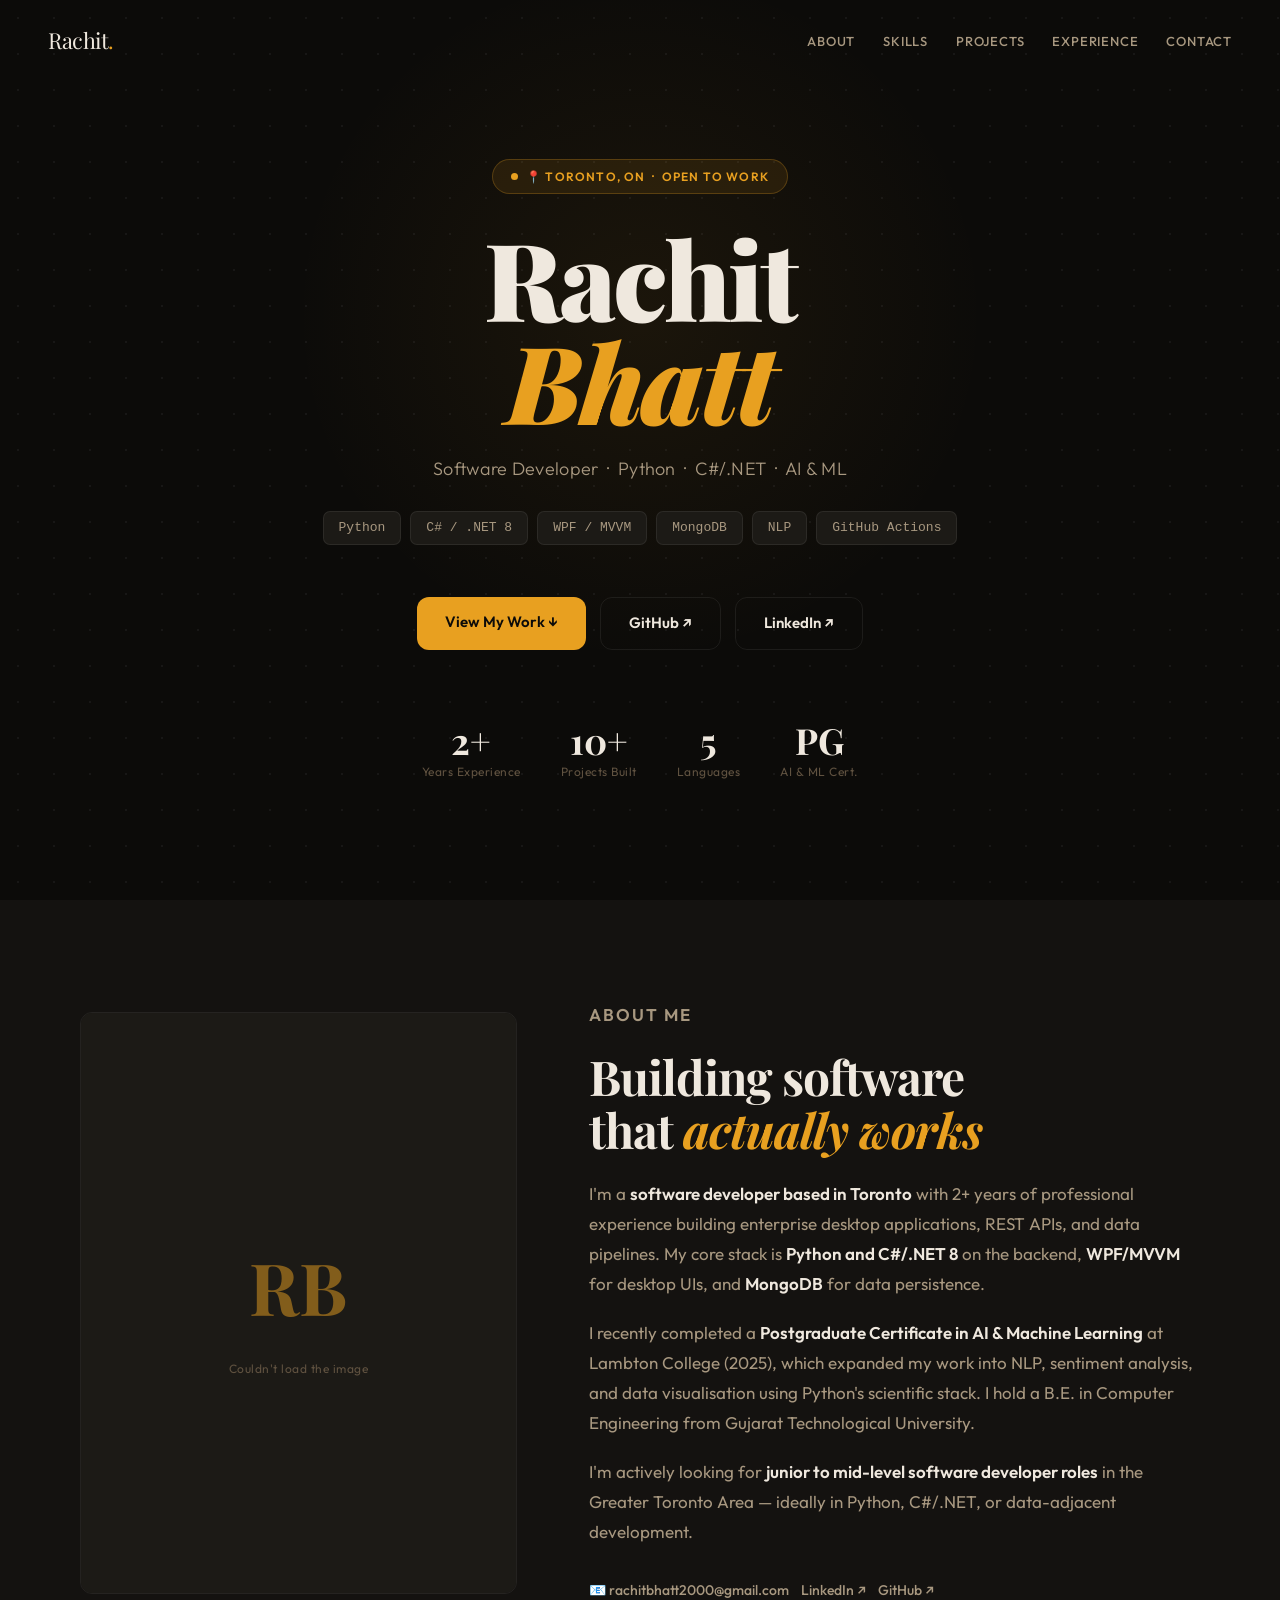
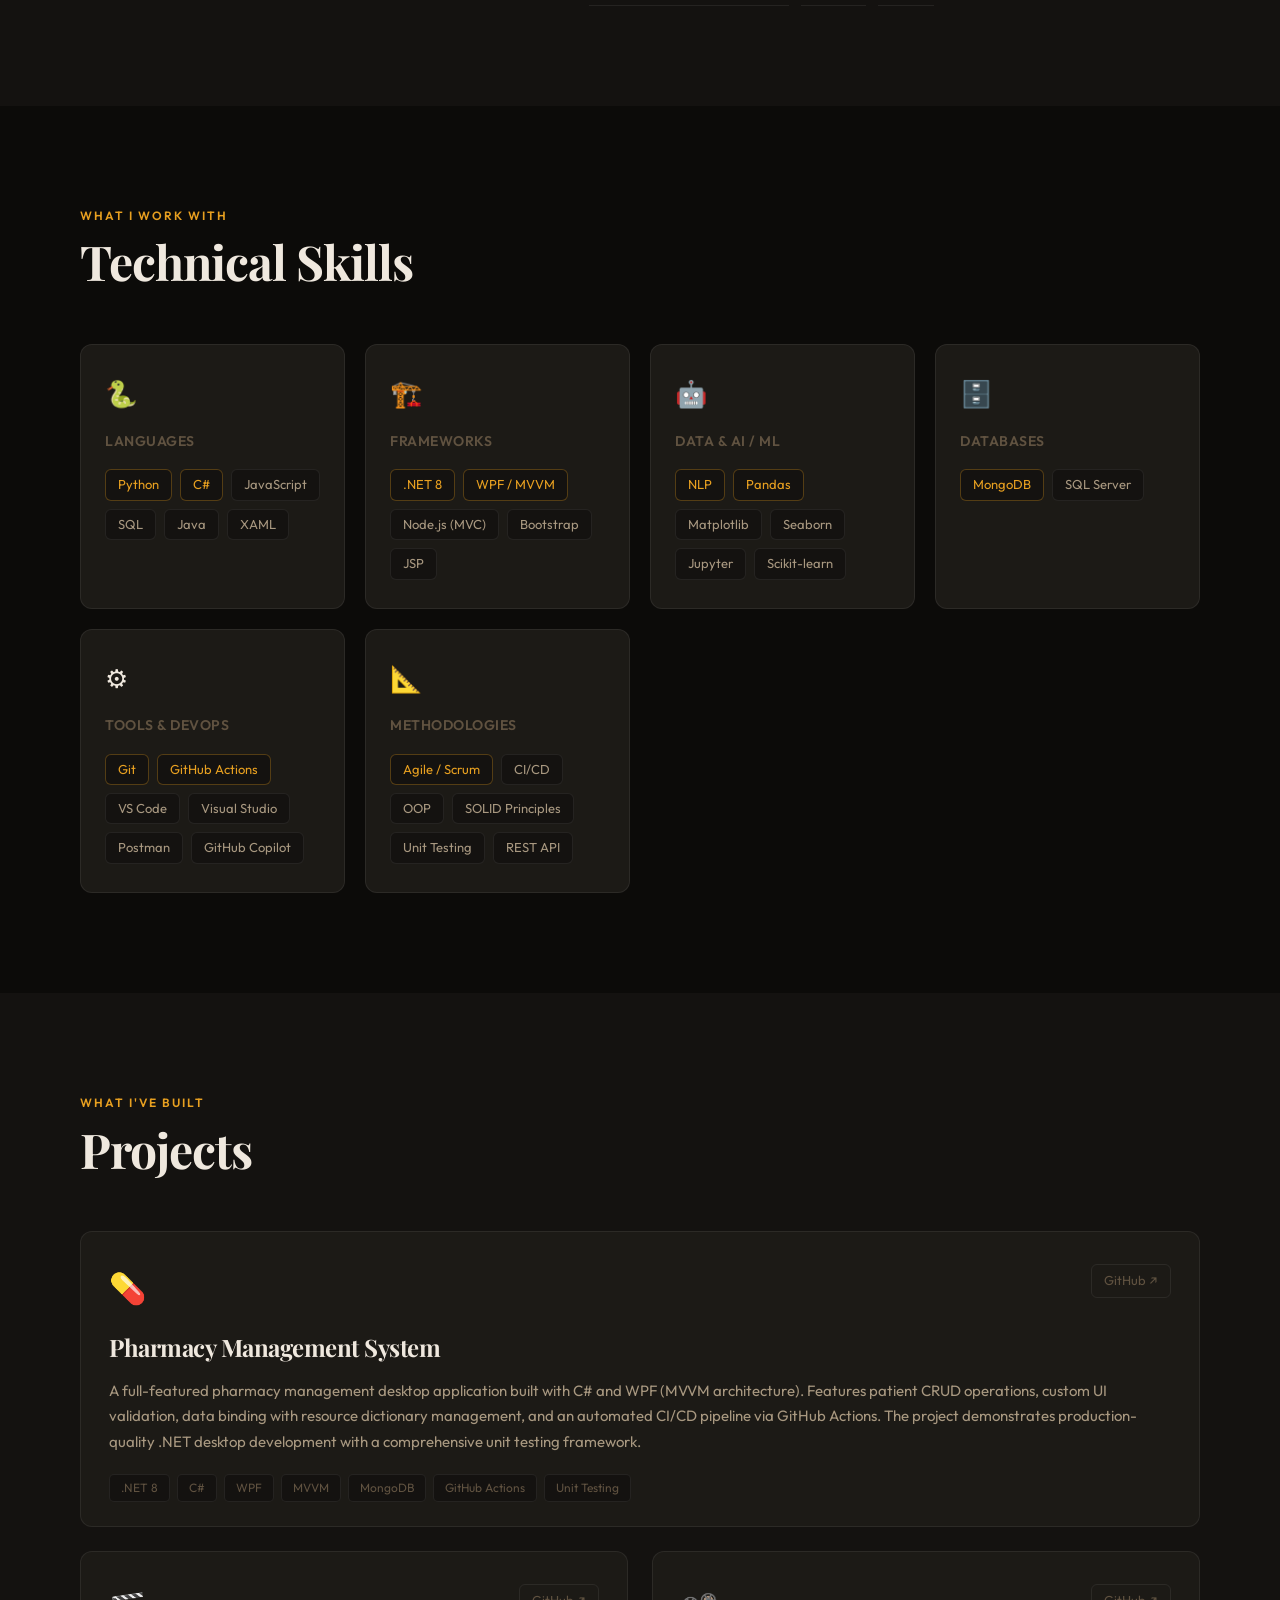
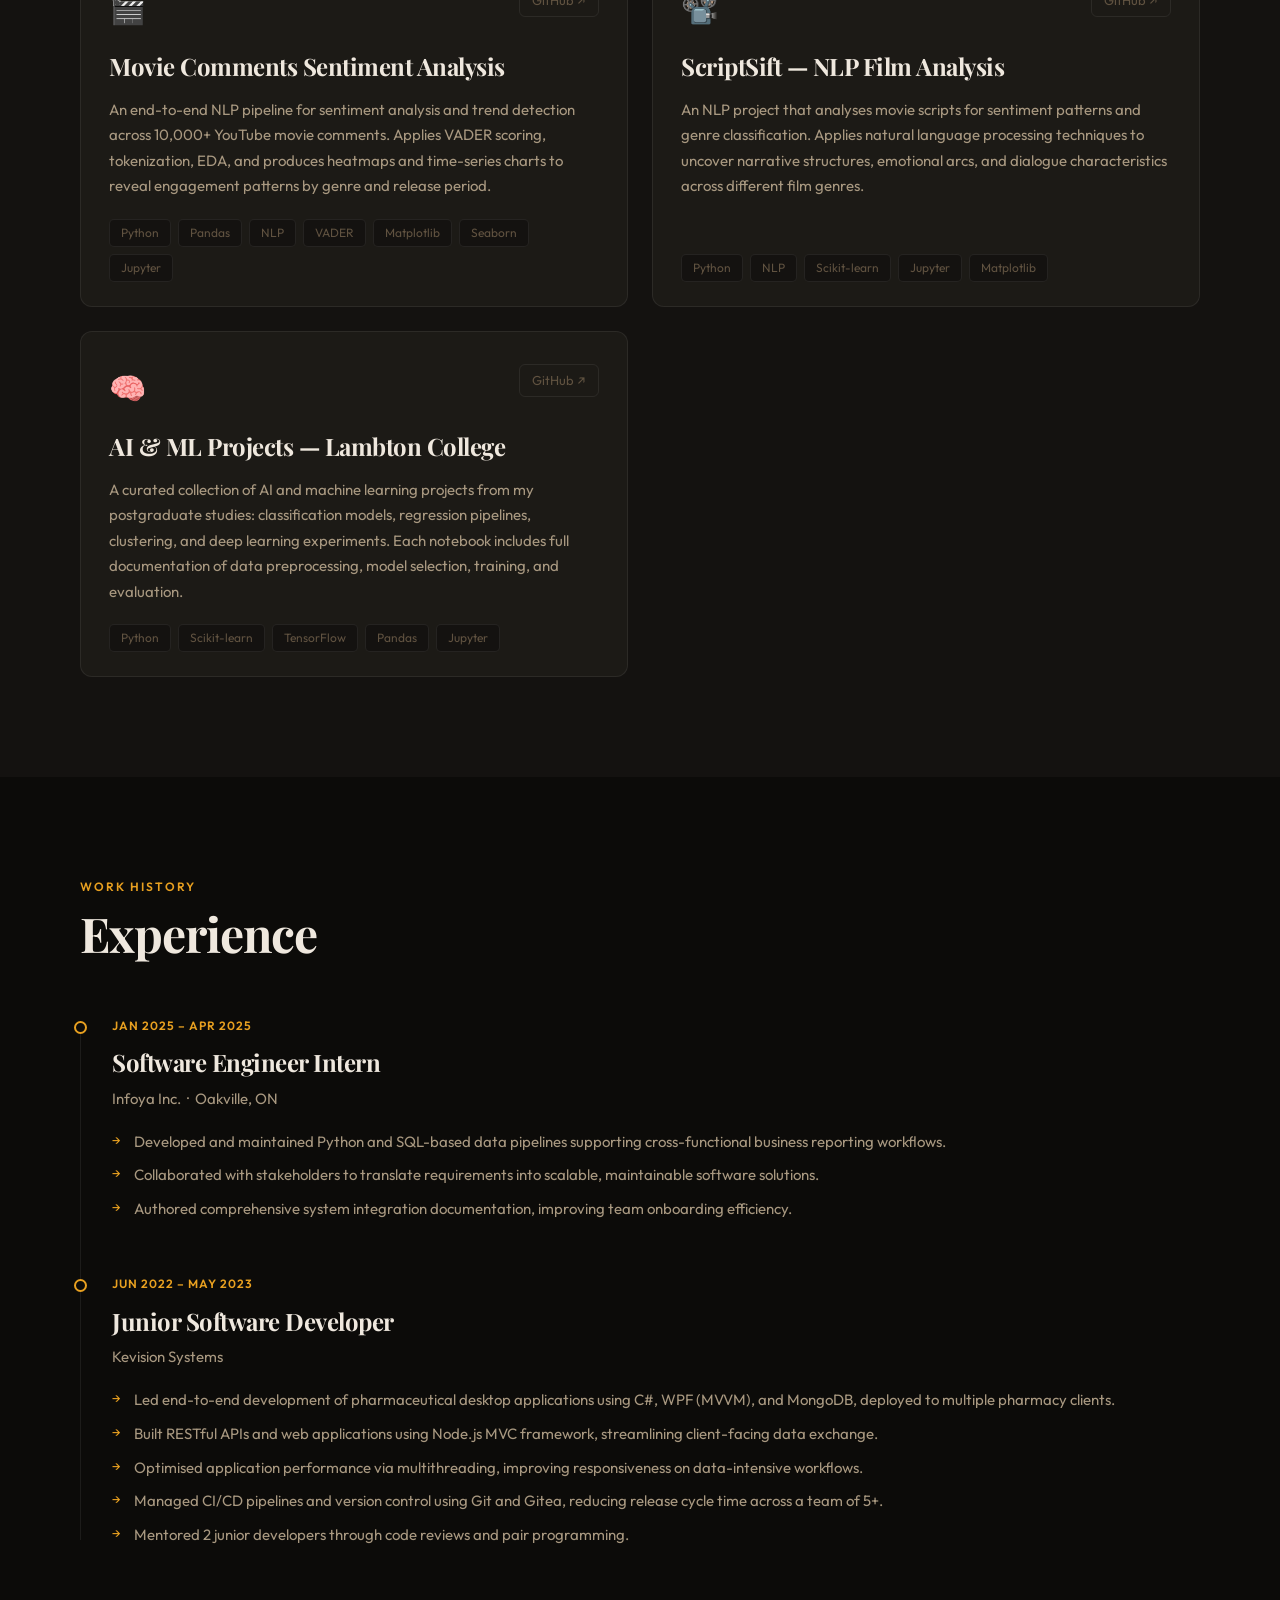
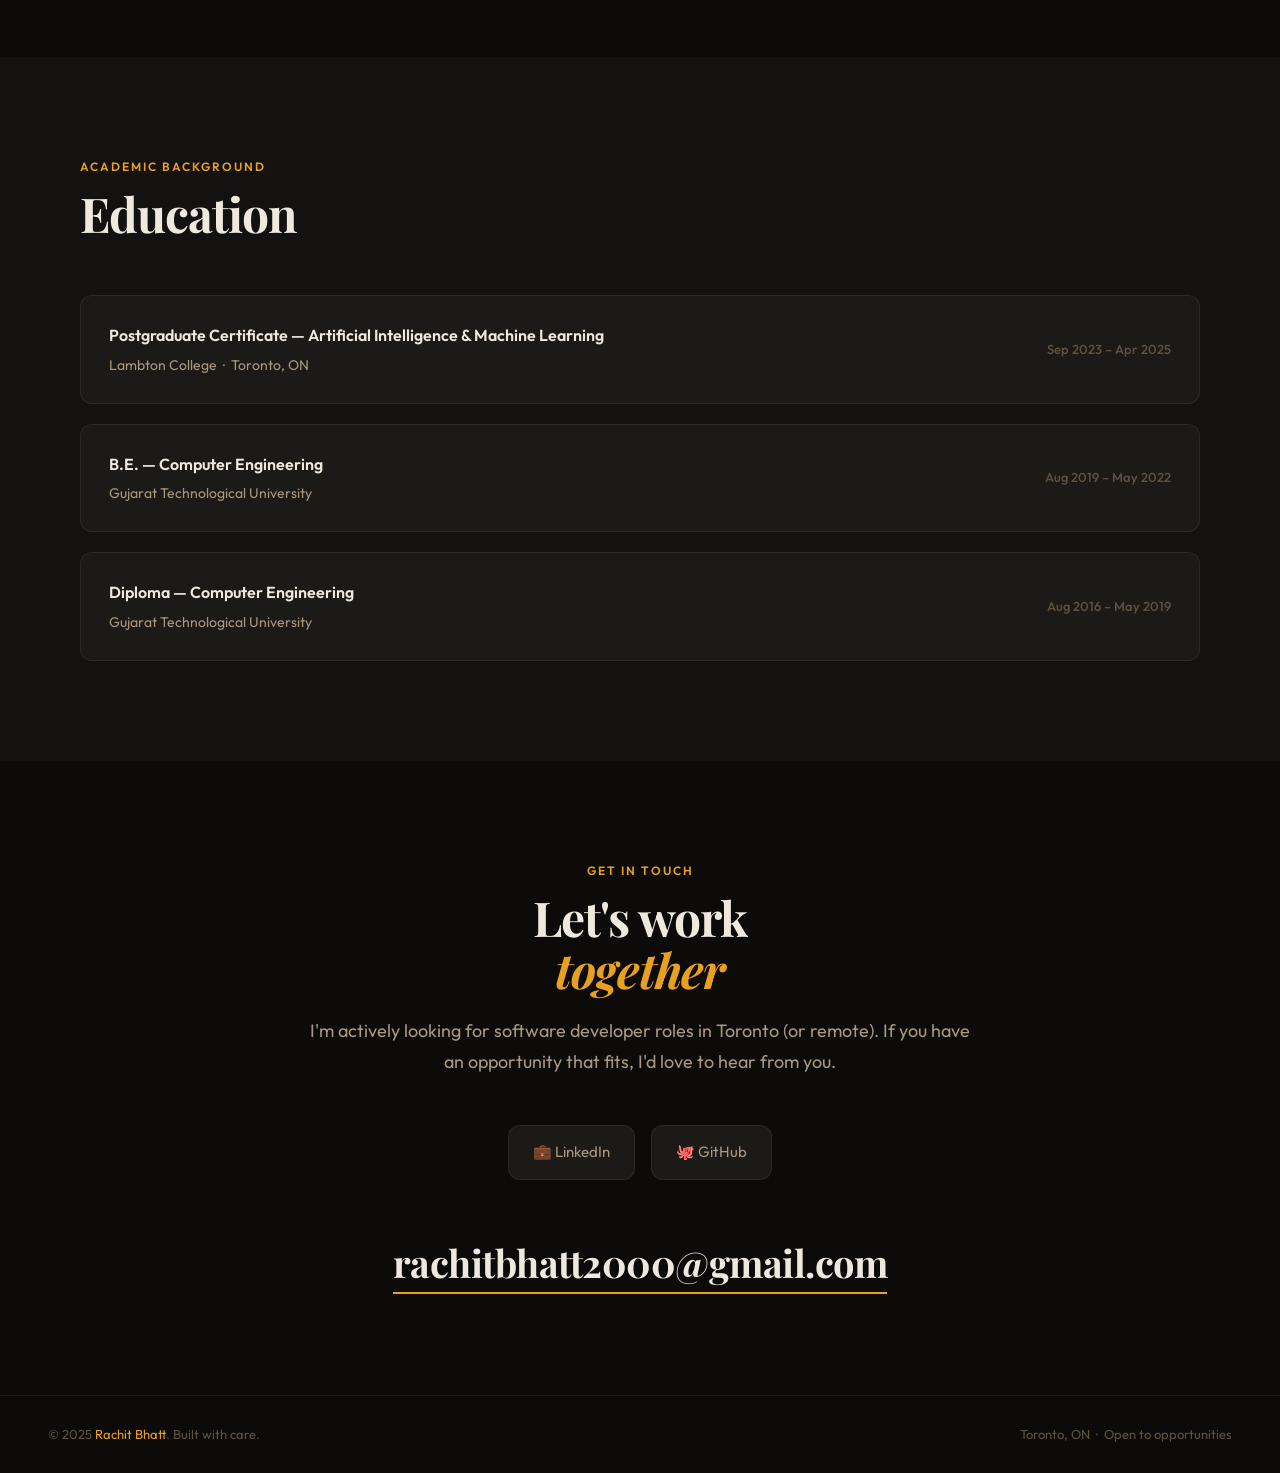
==== commit bb44558d: "Text when the image is not loading added." ====
--- a/index.html
+++ b/index.html
@@ -562,7 +562,7 @@
       <div class="about-img-wrap reveal">
         <div class="about-img-placeholder">
           <div class="about-monogram">RB</div>
-          <div class="about-img-note">Replace with your photo</div>
+          <div class="about-img-note">Couldn't load the image</div>
         </div>
       </div>
       <div class="about-text reveal">
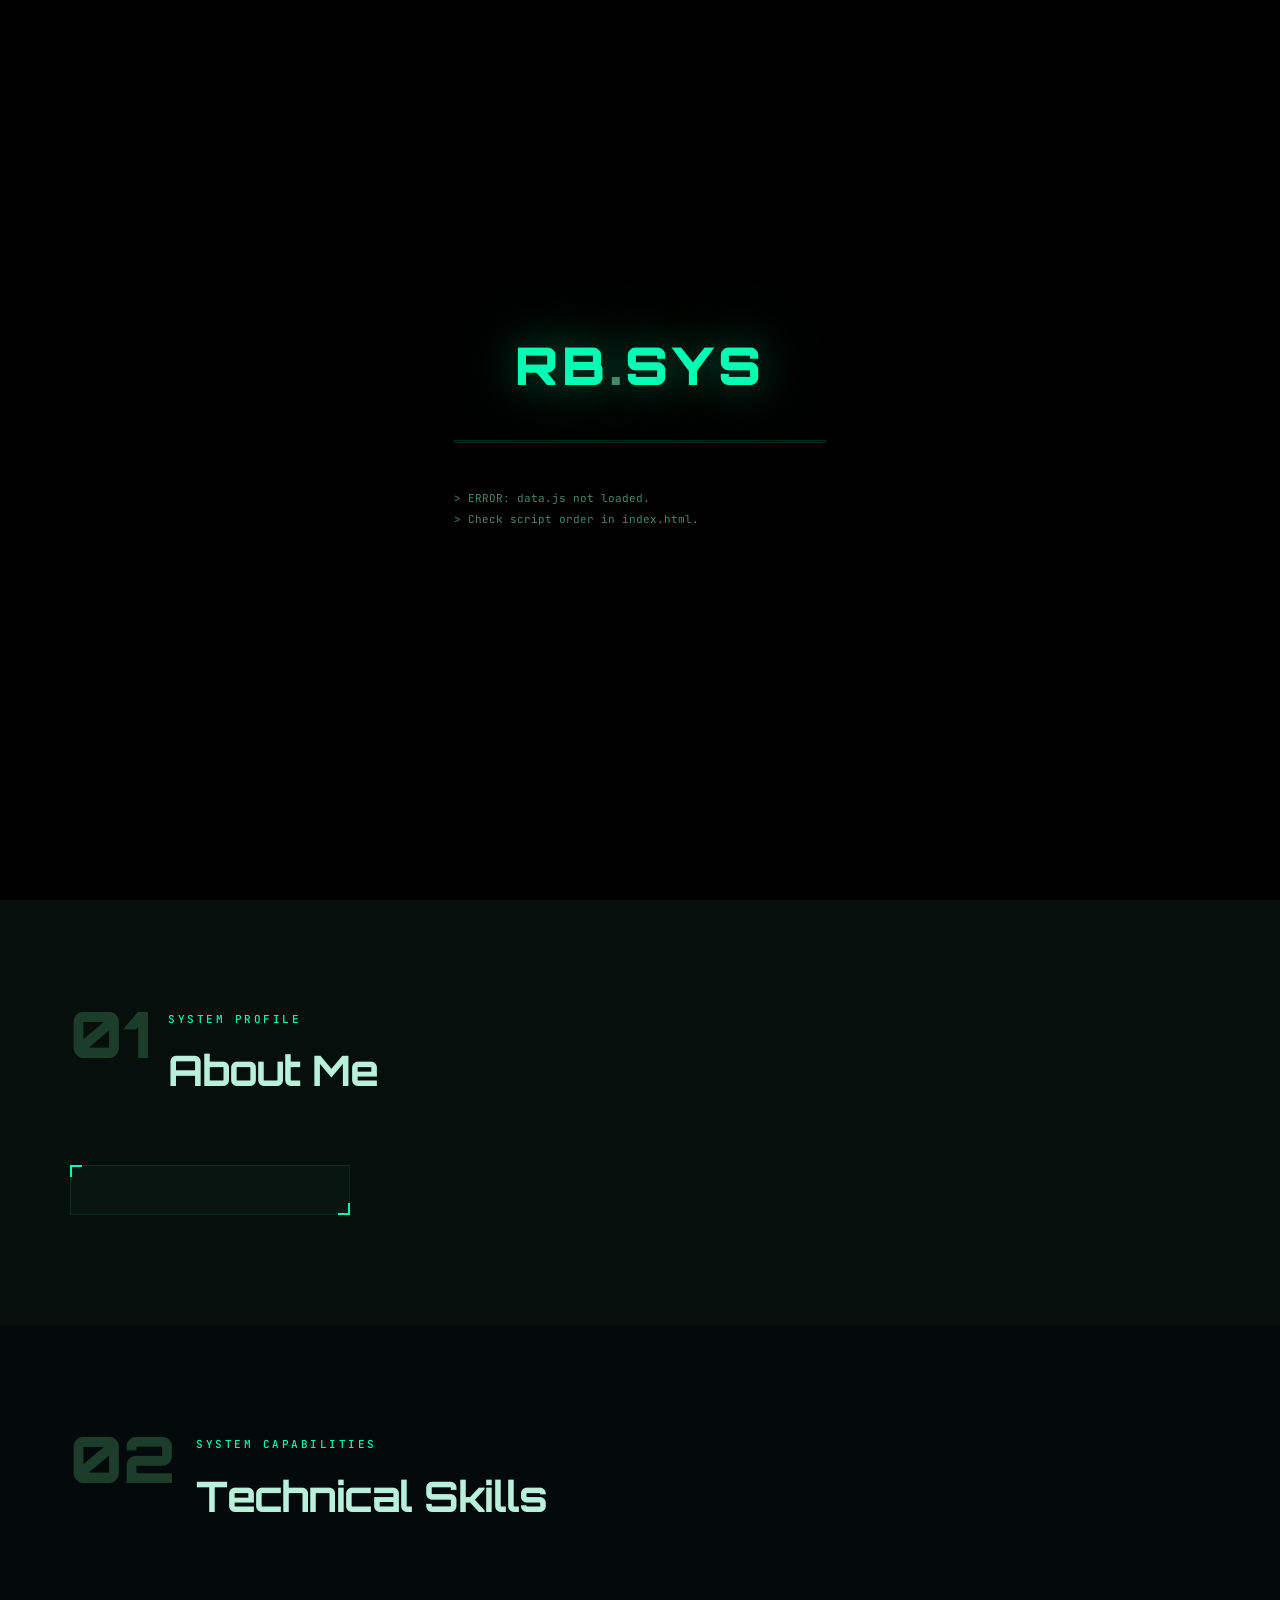
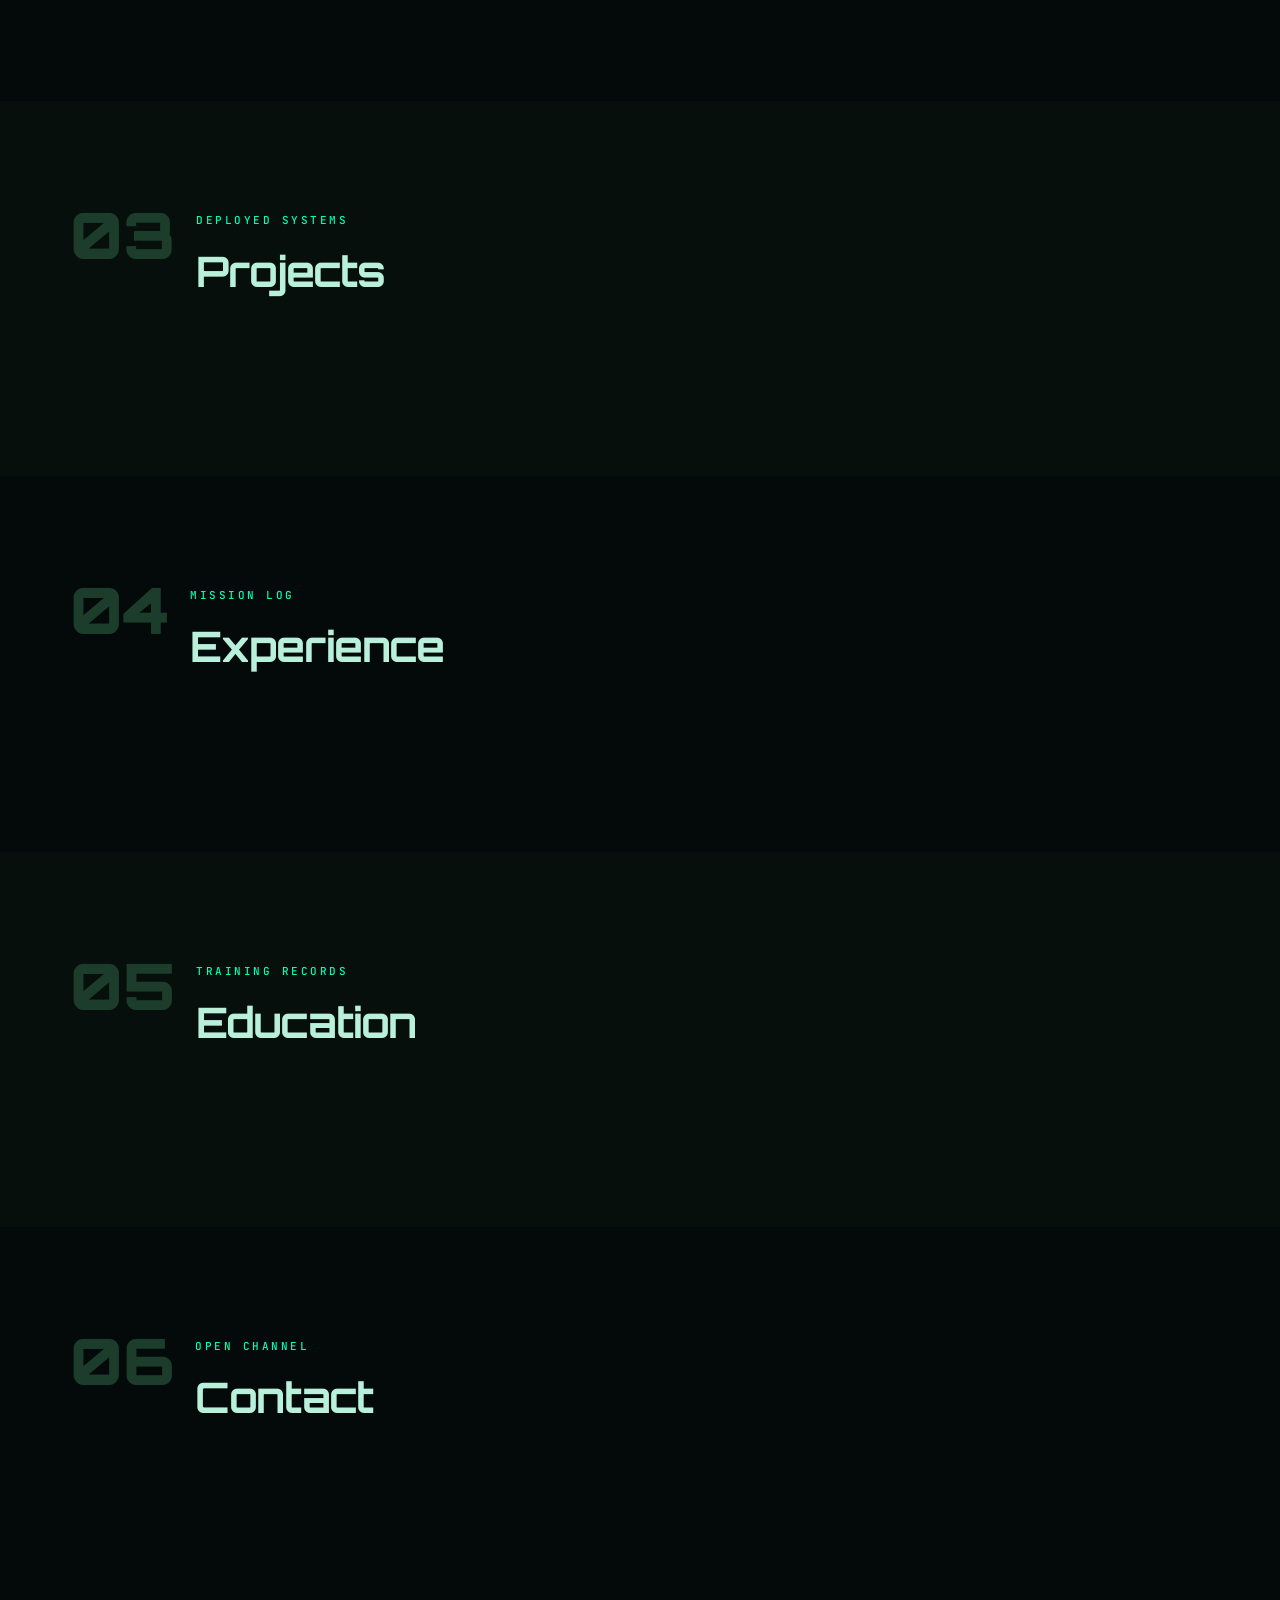
==== commit cc6bd1b7: "Updated with new UI Theme." ====
--- a/index.html
+++ b/index.html
@@ -2,853 +2,148 @@
 <html lang="en">
 <head>
   <meta charset="UTF-8" />
-  <meta name="viewport" content="width=device-width, initial-scale=1.0" />
-  <meta name="description" content="Rachit Bhatt — Software Developer specialising in Python, C#/.NET 8, and AI/ML. Based in Toronto, ON." />
-  <title>Rachit Bhatt · Software Developer</title>
+    <meta name="viewport" content="width=device-width, initial-scale=1.0" />
+      <meta name="description" content="Rachit Bhatt — Software Developer · Toronto, ON" />
+        <title>Rachit Bhatt // SYS</title>
 
-  <link rel="preconnect" href="https://fonts.googleapis.com" />
-  <link rel="preconnect" href="https://fonts.gstatic.com" crossorigin />
-  <link href="https://fonts.googleapis.com/css2?family=Playfair+Display:ital,wght@0,700;0,900;1,400&family=Outfit:wght@300;400;500;600;700&display=swap" rel="stylesheet" />
+          <link rel="preconnect" href="https://fonts.googleapis.com" />
+            <link rel="preconnect" href="https://fonts.gstatic.com" crossorigin />
+              <link href="https://fonts.googleapis.com/css2?family=Orbitron:wght@400;600;700;900&family=Outfit:wght@300;400;500;600&family=JetBrains+Mono:wght@300;400;500&display=swap" rel="stylesheet" />
+                <link rel="stylesheet" href="style.css" />
+                </head>
+                <body>
 
-  <style>
-    /* ─── Reset ──────────────────────────────────────────── */
-    *, *::before, *::after { box-sizing: border-box; margin: 0; padding: 0; }
-    html { scroll-behavior: smooth; }
+                  <!-- ═══ BOOT OVERLAY ════════════════════════════════ -->
+                    <div id="boot">
+                        <div class="boot-box">
+                              <div class="boot-logo">RB<span>.</span>SYS</div>
+                                    <div class="boot-bar-wrap"><div id="boot-bar"></div></div>
+                                          <pre id="boot-log"></pre>
+                                              </div>
+                                                </div>
 
-    /* ─── Design tokens ──────────────────────────────────── */
-    :root {
-      --bg:         #0C0B09;
-      --bg-2:       #141210;
-      --bg-card:    #1C1A16;
-      --bg-card-h:  #231F19;
-      --border:     rgba(255,255,255,0.07);
-      --border-h:   rgba(232,160,32,0.35);
-      --text:       #EFE8DE;
-      --text-2:     #A89880;
-      --text-3:     #605240;
-      --accent:     #E8A020;
-      --accent-dim: rgba(232,160,32,0.10);
-      --accent-glow:rgba(232,160,32,0.20);
-      --teal:       #3B9B8C;
-      --r:          12px;
-      --font-d:     'Playfair Display', Georgia, serif;
-      --font-b:     'Outfit', system-ui, sans-serif;
-      --max:        1120px;
-    }
+                                                  <!-- ═══ PARTICLE CANVAS ════════════════════════════ -->
+                                                    <canvas id="canvas"></canvas>
 
-    body {
-      background: var(--bg);
-      color: var(--text);
-      font-family: var(--font-b);
-      font-size: 16px;
-      line-height: 1.65;
-      -webkit-font-smoothing: antialiased;
-    }
+                                                      <!-- ═══ NAV ════════════════════════════════════════ -->
+                                                        <nav id="nav">
+                                                            <div class="nav-inner">
+                                                                  <a class="nav-brand" href="#hero">[ <span id="nav-name"></span> ]</a>
+                                                                        <div class="nav-coord">LAT:43.65°N &nbsp;·&nbsp; LON:79.38°W</div>
+                                                                              <ul id="nav-links" class="nav-links"></ul>
+                                                                                    <button id="burger" class="burger" aria-label="Toggle menu">
+                                                                                            <span></span><span></span><span></span>
+                                                                                                  </button>
+                                                                                                      </div>
+                                                                                                          <div id="mobile-nav" class="mobile-nav"></div>
+                                                                                                            </nav>
 
-    ::selection { background: var(--accent); color: #0C0B09; }
+                                                                                                              <!-- ═══ HERO ════════════════════════════════════════ -->
+                                                                                                                <section id="hero">
+                                                                                                                    <div class="hero-inner">
+                                                                                                                          <div id="hero-badge"  class="hero-badge"></div>
+                                                                                                                                <div class="glitch-wrap">
+                                                                                                                                        <h1 id="hero-name"   class="hero-name"></h1>
+                                                                                                                                                <h1 id="hero-glitch" class="hero-name hero-name--glitch" aria-hidden="true"></h1>
+                                                                                                                                                      </div>
+                                                                                                                                                            <p  id="hero-title"  class="hero-title"></p>
+                                                                                                                                                                  <div id="hero-tags"  class="hero-tags"></div>
+                                                                                                                                                                        <div id="hero-ctas"  class="hero-ctas"></div>
+                                                                                                                                                                              <div id="hero-stats" class="hero-stats"></div>
+                                                                                                                                                                                  </div>
+                                                                                                                                                                                      <div class="scanline-sweep"></div>
+                                                                                                                                                                                        </section>
 
-    /* ─── Nav ────────────────────────────────────────────── */
-    nav {
-      position: fixed; top: 0; left: 0; right: 0; z-index: 200;
-      padding: 22px 48px;
-      display: flex; justify-content: space-between; align-items: center;
-      transition: background .35s, border-color .35s;
-    }
-    nav.scrolled {
-      background: rgba(12,11,9,.88);
-      backdrop-filter: blur(14px);
-      border-bottom: 1px solid var(--border);
-    }
-    .nav-logo {
-      font-family: var(--font-d);
-      font-size: 22px; color: var(--text);
-      text-decoration: none; letter-spacing: -.5px;
-    }
-    .nav-logo span { color: var(--accent); }
-    .nav-links { display: flex; gap: 28px; list-style: none; }
-    .nav-links a {
-      color: var(--text-2); text-decoration: none;
-      font-size: 13px; font-weight: 500;
-      letter-spacing: .8px; text-transform: uppercase;
-      transition: color .2s;
-    }
-    .nav-links a:hover { color: var(--accent); }
+                                                                                                                                                                                          <!-- ═══ ABOUT ═══════════════════════════════════════ -->
+                                                                                                                                                                                            <section id="about" class="section-alt">
+                                                                                                                                                                                                <div class="inner">
+                                                                                                                                                                                                      <header class="sec-head">
+                                                                                                                                                                                                              <span class="sec-num">01</span>
+                                                                                                                                                                                                                      <div>
+                                                                                                                                                                                                                                <p class="sec-eyebrow">SYSTEM PROFILE</p>
+                                                                                                                                                                                                                                          <h2 class="sec-title">About Me</h2>
+                                                                                                                                                                                                                                                  </div>
+                                                                                                                                                                                                                                                        </header>
+                                                                                                                                                                                                                                                              <div class="about-grid">
+                                                                                                                                                                                                                                                                      <div id="about-card" class="about-card"></div>
+                                                                                                                                                                                                                                                                              <div id="about-text" class="about-text"></div>
+                                                                                                                                                                                                                                                                                    </div>
+                                                                                                                                                                                                                                                                                        </div>
+                                                                                                                                                                                                                                                                                          </section>
 
-    /* mobile hamburger */
-    .hamburger { display: none; flex-direction: column; gap: 5px; cursor: pointer; }
-    .hamburger span {
-      display: block; width: 24px; height: 2px;
-      background: var(--text-2); border-radius: 2px;
-      transition: all .3s;
-    }
-    .mobile-menu {
-      display: none; flex-direction: column; gap: 0;
-      position: fixed; top: 70px; left: 0; right: 0;
-      background: rgba(12,11,9,.96); backdrop-filter: blur(14px);
-      border-bottom: 1px solid var(--border);
-      z-index: 199;
-    }
-    .mobile-menu.open { display: flex; }
-    .mobile-menu a {
-      padding: 16px 48px; color: var(--text-2); text-decoration: none;
-      font-size: 14px; font-weight: 500; border-bottom: 1px solid var(--border);
-      transition: color .2s, background .2s;
-    }
-    .mobile-menu a:hover { color: var(--accent); background: var(--accent-dim); }
+                                                                                                                                                                                                                                                                                            <!-- ═══ SKILLS ══════════════════════════════════════ -->
+                                                                                                                                                                                                                                                                                              <section id="skills">
+                                                                                                                                                                                                                                                                                                  <div class="inner">
+                                                                                                                                                                                                                                                                                                        <header class="sec-head">
+                                                                                                                                                                                                                                                                                                                <span class="sec-num">02</span>
+                                                                                                                                                                                                                                                                                                                        <div>
+                                                                                                                                                                                                                                                                                                                                  <p class="sec-eyebrow">SYSTEM CAPABILITIES</p>
+                                                                                                                                                                                                                                                                                                                                            <h2 class="sec-title">Technical Skills</h2>
+                                                                                                                                                                                                                                                                                                                                                    </div>
+                                                                                                                                                                                                                                                                                                                                                          </header>
+                                                                                                                                                                                                                                                                                                                                                                <div id="skills-grid" class="skills-grid"></div>
+                                                                                                                                                                                                                                                                                                                                                                    </div>
+                                                                                                                                                                                                                                                                                                                                                                      </section>
 
-    /* ─── Section wrapper ────────────────────────────────── */
-    section { padding: 100px 48px; }
-    .inner { max-width: var(--max); margin: 0 auto; }
+                                                                                                                                                                                                                                                                                                                                                                        <!-- ═══ PROJECTS ════════════════════════════════════ -->
+                                                                                                                                                                                                                                                                                                                                                                          <section id="projects" class="section-alt">
+                                                                                                                                                                                                                                                                                                                                                                              <div class="inner">
+                                                                                                                                                                                                                                                                                                                                                                                    <header class="sec-head">
+                                                                                                                                                                                                                                                                                                                                                                                            <span class="sec-num">03</span>
+                                                                                                                                                                                                                                                                                                                                                                                                    <div>
+                                                                                                                                                                                                                                                                                                                                                                                                              <p class="sec-eyebrow">DEPLOYED SYSTEMS</p>
+                                                                                                                                                                                                                                                                                                                                                                                                                        <h2 class="sec-title">Projects</h2>
+                                                                                                                                                                                                                                                                                                                                                                                                                                </div>
+                                                                                                                                                                                                                                                                                                                                                                                                                                      </header>
+                                                                                                                                                                                                                                                                                                                                                                                                                                            <div id="projects-grid" class="projects-grid"></div>
+                                                                                                                                                                                                                                                                                                                                                                                                                                                </div>
+                                                                                                                                                                                                                                                                                                                                                                                                                                                  </section>
 
-    /* ─── Section headings ───────────────────────────────── */
-    .sec-label {
-      font-size: 12px; font-weight: 600; letter-spacing: 2px;
-      text-transform: uppercase; color: var(--accent);
-      margin-bottom: 10px;
-    }
-    .sec-title {
-      font-family: var(--font-d);
-      font-size: clamp(32px, 4vw, 48px);
-      font-weight: 700; line-height: 1.1;
-      letter-spacing: -1px; margin-bottom: 56px;
-    }
+                                                                                                                                                                                                                                                                                                                                                                                                                                                    <!-- ═══ EXPERIENCE ══════════════════════════════════ -->
+                                                                                                                                                                                                                                                                                                                                                                                                                                                      <section id="experience">
+                                                                                                                                                                                                                                                                                                                                                                                                                                                          <div class="inner">
+                                                                                                                                                                                                                                                                                                                                                                                                                                                                <header class="sec-head">
+                                                                                                                                                                                                                                                                                                                                                                                                                                                                        <span class="sec-num">04</span>
+                                                                                                                                                                                                                                                                                                                                                                                                                                                                                <div>
+                                                                                                                                                                                                                                                                                                                                                                                                                                                                                          <p class="sec-eyebrow">MISSION LOG</p>
+                                                                                                                                                                                                                                                                                                                                                                                                                                                                                                    <h2 class="sec-title">Experience</h2>
+                                                                                                                                                                                                                                                                                                                                                                                                                                                                                                            </div>
+                                                                                                                                                                                                                                                                                                                                                                                                                                                                                                                  </header>
+                                                                                                                                                                                                                                                                                                                                                                                                                                                                                                                        <div id="timeline" class="timeline"></div>
+                                                                                                                                                                                                                                                                                                                                                                                                                                                                                                                            </div>
+                                                                                                                                                                                                                                                                                                                                                                                                                                                                                                                              </section>
 
-    /* ─── Scroll reveal ──────────────────────────────────── */
-    .reveal {
-      opacity: 0; transform: translateY(28px);
-      transition: opacity .65s ease, transform .65s ease;
-    }
-    .reveal.visible { opacity: 1; transform: none; }
+                                                                                                                                                                                                                                                                                                                                                                                                                                                                                                                                <!-- ═══ EDUCATION ═══════════════════════════════════ -->
+                                                                                                                                                                                                                                                                                                                                                                                                                                                                                                                                  <section id="education" class="section-alt">
+                                                                                                                                                                                                                                                                                                                                                                                                                                                                                                                                      <div class="inner">
+                                                                                                                                                                                                                                                                                                                                                                                                                                                                                                                                            <header class="sec-head">
+                                                                                                                                                                                                                                                                                                                                                                                                                                                                                                                                                    <span class="sec-num">05</span>
+                                                                                                                                                                                                                                                                                                                                                                                                                                                                                                                                                            <div>
+                                                                                                                                                                                                                                                                                                                                                                                                                                                                                                                                                                      <p class="sec-eyebrow">TRAINING RECORDS</p>
+                                                                                                                                                                                                                                                                                                                                                                                                                                                                                                                                                                                <h2 class="sec-title">Education</h2>
+                                                                                                                                                                                                                                                                                                                                                                                                                                                                                                                                                                                        </div>
+                                                                                                                                                                                                                                                                                                                                                                                                                                                                                                                                                                                              </header>
+                                                                                                                                                                                                                                                                                                                                                                                                                                                                                                                                                                                                    <div id="edu-list" class="edu-list"></div>
+                                                                                                                                                                                                                                                                                                                                                                                                                                                                                                                                                                                                        </div>
+                                                                                                                                                                                                                                                                                                                                                                                                                                                                                                                                                                                                          </section>
 
-    /* ─────────────────────────────────────────────────────
-       HERO
-    ──────────────────────────────────────────────────────── */
-    #hero {
-      min-height: 100vh;
-      display: flex; align-items: center; justify-content: center;
-      padding: 120px 48px 80px; position: relative; overflow: hidden;
-    }
-    #hero::before {               /* dot grid */
-      content: '';
-      position: absolute; inset: 0; pointer-events: none;
-      background-image: radial-gradient(circle, rgba(255,255,255,.05) 1px, transparent 1px);
-      background-size: 36px 36px;
-    }
-    #hero::after {                /* amber glow */
-      content: '';
-      position: absolute; top: 35%; left: 50%;
-      transform: translate(-50%, -50%);
-      width: 700px; height: 700px;
-      background: radial-gradient(ellipse, rgba(232,160,32,.07) 0%, transparent 70%);
-      pointer-events: none;
-    }
+                                                                                                                                                                                                                                                                                                                                                                                                                                                                                                                                                                                                            <!-- ═══ CONTACT ═════════════════════════════════════ -->
+                                                                                                                                                                                                                                                                                                                                                                                                                                                                                                                                                                                                              <section id="contact">
+                                                                                                                                                                                                                                                                                                                                                                                                                                                                                                                                                                                                                  <div class="inner">
+                                                                                                                                                                                                                                                                                                                                                                                                                                                                                                                                                                                                                        <header class="sec-head">
+                                                                                                                                                                                                                                                                                                                                                                                                                                                                                                                                                                                                                                <span class="sec-num">06</span>
+                                                                                                                                                                                                                                                                                                                                                                                                                                                                                                                                                                                                                                        <div>
+                                                                                                                                                                                                                                                                                                                                                                                                                                                                                                                                                                                                                                                  <p class="sec-eyebrow">OPEN CHANNEL</p>
+                                                                                                                                                                                                                                                                                                                                                                                                                                                                                                                                                                                                                                                            <h2 class="sec-title">Contact</h2>
+                                                                                                                                                                                                                                                                                                                                                                                                                                                                                                                                                                                                                                                                    </div>
+                                                                                                                                                                                                                                                                                                                                                                                                                                                                                                                                                                                                                                                                          </header>
+                                                                                                                                                                                                                                                                                                                                                                                                                                                                                                                                                                                                                                                                                <div id="contact-body" class="contact-body"></div>
+                                                                                                                                                                                                                                                                                                                                                                                                                                                                                                                                                                                                                                                                                    </div>
+                                                                                                                                                                                                                                                                                                                                                                                                                                                                                                                                                                                                                                                                                      </section>
 
-    .hero-inner {
-      text-align: center; position: relative; z-index: 1;
-      max-width: 900px;
-    }
+                                                                                                                                                                                                                                                                                                                                                                                                                                                                                                                                                                                                                                                                                        <!-- ═══ FOOTER ══════════════════════════════════════ -->
+                                                                                                                                                                                                                                                                                                                                                                                                                                                                                                                                                                                                                                                                                          <footer id="footer"></footer>
 
-    .hero-badge {
-      display: inline-flex; align-items: center; gap: 8px;
-      background: var(--accent-dim);
-      color: var(--accent);
-      border: 1px solid rgba(232,160,32,.25);
-      padding: 7px 18px; border-radius: 100px;
-      font-size: 12px; font-weight: 600; letter-spacing: 1.2px;
-      text-transform: uppercase; margin-bottom: 32px;
-      opacity: 0; animation: fadeUp .6s ease .1s forwards;
-    }
-    .hero-badge::before {
-      content: ''; width: 7px; height: 7px; border-radius: 50%;
-      background: var(--accent);
-      animation: pulse 2s ease-in-out infinite;
-    }
-
-    .hero-name {
-      font-family: var(--font-d);
-      font-size: clamp(56px, 11vw, 108px);
-      font-weight: 900; line-height: .95;
-      letter-spacing: -3px; color: var(--text);
-      margin-bottom: 22px;
-      opacity: 0; animation: fadeUp .7s ease .3s forwards;
-    }
-    .hero-name em { color: var(--accent); font-style: italic; }
-
-    .hero-role {
-      font-size: 18px; color: var(--text-2); font-weight: 300;
-      letter-spacing: .3px; margin-bottom: 28px;
-      opacity: 0; animation: fadeUp .7s ease .48s forwards;
-    }
-
-    .hero-tags {
-      display: flex; gap: 9px; justify-content: center;
-      flex-wrap: wrap; margin-bottom: 52px;
-      opacity: 0; animation: fadeUp .7s ease .62s forwards;
-    }
-    .hero-tag {
-      background: var(--bg-card);
-      border: 1px solid var(--border);
-      color: var(--text-2);
-      padding: 5px 15px; border-radius: 7px;
-      font-size: 13px; font-family: 'Courier New', monospace;
-      transition: border-color .2s, color .2s;
-    }
-    .hero-tag:hover { border-color: var(--accent); color: var(--accent); }
-
-    .hero-ctas {
-      display: flex; gap: 14px; justify-content: center; flex-wrap: wrap;
-      opacity: 0; animation: fadeUp .7s ease .76s forwards;
-    }
-
-    /* stats row */
-    .hero-stats {
-      display: flex; gap: 40px; justify-content: center;
-      margin-top: 72px;
-      opacity: 0; animation: fadeUp .7s ease .9s forwards;
-    }
-    .stat { text-align: center; }
-    .stat-n {
-      font-family: var(--font-d);
-      font-size: 36px; font-weight: 700; color: var(--text);
-      line-height: 1;
-    }
-    .stat-l { font-size: 12px; color: var(--text-3); letter-spacing: .5px; margin-top: 4px; }
-
-    /* ─── Buttons ─────────────────────────────────────────── */
-    .btn {
-      display: inline-block; text-decoration: none;
-      padding: 13px 28px; border-radius: var(--r);
-      font-family: var(--font-b); font-size: 15px; font-weight: 600;
-      transition: transform .2s, box-shadow .2s;
-      cursor: pointer; border: none;
-    }
-    .btn:hover { transform: translateY(-2px); }
-    .btn-amber {
-      background: var(--accent); color: #0C0B09;
-    }
-    .btn-amber:hover { box-shadow: 0 8px 28px var(--accent-glow); }
-    .btn-ghost {
-      background: transparent; color: var(--text);
-      border: 1px solid var(--border);
-    }
-    .btn-ghost:hover { border-color: var(--accent); color: var(--accent); }
-
-    /* ─────────────────────────────────────────────────────
-       ABOUT
-    ──────────────────────────────────────────────────────── */
-    #about { background: var(--bg-2); }
-    .about-grid {
-      display: grid; grid-template-columns: 1fr 1.4fr;
-      gap: 72px; align-items: center;
-    }
-    .about-img-wrap {
-      aspect-ratio: 3/4; border-radius: var(--r);
-      overflow: hidden; position: relative;
-      border: 1px solid var(--border);
-    }
-    .about-img-placeholder {
-      width: 100%; height: 100%;
-      background: var(--bg-card);
-      display: flex; flex-direction: column;
-      align-items: center; justify-content: center;
-      gap: 14px;
-    }
-    .about-monogram {
-      font-family: var(--font-d);
-      font-size: 72px; font-weight: 700; color: var(--accent); opacity: .5;
-    }
-    .about-img-note {
-      font-size: 12px; color: var(--text-3); letter-spacing: .5px;
-    }
-    .about-text p {
-      color: var(--text-2); font-size: 17px; line-height: 1.75;
-      margin-bottom: 20px;
-    }
-    .about-text p strong { color: var(--text); font-weight: 600; }
-    .about-links { display: flex; gap: 12px; margin-top: 32px; flex-wrap: wrap; }
-    .about-link {
-      display: inline-flex; align-items: center; gap: 7px;
-      color: var(--text-2); text-decoration: none;
-      font-size: 14px; font-weight: 500;
-      border-bottom: 1px solid var(--border);
-      padding-bottom: 3px;
-      transition: color .2s, border-color .2s;
-    }
-    .about-link:hover { color: var(--accent); border-color: var(--accent); }
-
-    /* ─────────────────────────────────────────────────────
-       SKILLS
-    ──────────────────────────────────────────────────────── */
-    #skills { background: var(--bg); }
-    .skills-grid {
-      display: grid; grid-template-columns: repeat(auto-fill, minmax(260px, 1fr));
-      gap: 20px;
-    }
-    .skill-card {
-      background: var(--bg-card);
-      border: 1px solid var(--border); border-radius: var(--r);
-      padding: 28px 24px;
-      transition: border-color .25s, transform .25s;
-    }
-    .skill-card:hover {
-      border-color: var(--border-h); transform: translateY(-4px);
-    }
-    .skill-card-icon { font-size: 26px; margin-bottom: 14px; }
-    .skill-card-title {
-      font-weight: 600; font-size: 14px; letter-spacing: .5px;
-      text-transform: uppercase; color: var(--text-3);
-      margin-bottom: 16px;
-    }
-    .skill-tags { display: flex; flex-wrap: wrap; gap: 8px; }
-    .sk {
-      background: var(--bg-2);
-      border: 1px solid var(--border);
-      color: var(--text-2);
-      padding: 4px 12px; border-radius: 6px; font-size: 13px;
-    }
-    .sk.hot { border-color: rgba(232,160,32,.3); color: var(--accent); }
-
-    /* ─────────────────────────────────────────────────────
-       PROJECTS
-    ──────────────────────────────────────────────────────── */
-    #projects { background: var(--bg-2); }
-    .projects-grid {
-      display: grid;
-      grid-template-columns: repeat(auto-fill, minmax(500px, 1fr));
-      gap: 24px;
-    }
-    .project-card {
-      background: var(--bg-card);
-      border: 1px solid var(--border); border-radius: var(--r);
-      padding: 32px 28px 24px; display: flex; flex-direction: column;
-      transition: border-color .25s, transform .25s, box-shadow .25s;
-      position: relative; overflow: hidden;
-    }
-    .project-card::before {
-      content: ''; position: absolute; top: 0; left: 0; right: 0; height: 3px;
-      background: var(--accent); opacity: 0;
-      transition: opacity .25s;
-    }
-    .project-card:hover {
-      border-color: var(--border-h); transform: translateY(-5px);
-      box-shadow: 0 16px 40px rgba(0,0,0,.35);
-    }
-    .project-card:hover::before { opacity: 1; }
-
-    .project-card.featured { grid-column: 1 / -1; }
-
-    .project-header { display: flex; align-items: flex-start; justify-content: space-between; margin-bottom: 14px; gap: 16px; }
-    .project-icon { font-size: 30px; }
-    .project-links { display: flex; gap: 10px; flex-shrink: 0; }
-    .project-link {
-      display: inline-flex; align-items: center; gap: 5px;
-      color: var(--text-3); text-decoration: none; font-size: 13px;
-      border: 1px solid var(--border); padding: 5px 12px; border-radius: 6px;
-      transition: color .2s, border-color .2s;
-    }
-    .project-link:hover { color: var(--accent); border-color: var(--accent); }
-
-    .project-title {
-      font-family: var(--font-d);
-      font-size: 24px; font-weight: 700; letter-spacing: -.5px;
-      margin-bottom: 10px;
-    }
-    .project-desc { color: var(--text-2); font-size: 15px; line-height: 1.7; flex: 1; margin-bottom: 20px; }
-    .project-stack { display: flex; flex-wrap: wrap; gap: 7px; }
-    .ps {
-      background: var(--bg-2); border: 1px solid var(--border);
-      color: var(--text-3); padding: 3px 11px; border-radius: 5px; font-size: 12px;
-    }
-
-    /* ─────────────────────────────────────────────────────
-       EXPERIENCE
-    ──────────────────────────────────────────────────────── */
-    #experience { background: var(--bg); }
-    .timeline { position: relative; padding-left: 32px; }
-    .timeline::before {
-      content: ''; position: absolute; left: 0; top: 8px; bottom: 8px;
-      width: 1px; background: var(--border);
-    }
-    .tl-item { position: relative; margin-bottom: 52px; }
-    .tl-item:last-child { margin-bottom: 0; }
-    .tl-dot {
-      position: absolute; left: -38px; top: 5px;
-      width: 13px; height: 13px; border-radius: 50%;
-      border: 2px solid var(--accent); background: var(--bg);
-    }
-    .tl-dates {
-      font-size: 12px; font-weight: 600; letter-spacing: 1px;
-      text-transform: uppercase; color: var(--accent); margin-bottom: 8px;
-    }
-    .tl-role {
-      font-family: var(--font-d);
-      font-size: 24px; font-weight: 700; letter-spacing: -.5px; margin-bottom: 4px;
-    }
-    .tl-company {
-      font-size: 15px; color: var(--text-2); margin-bottom: 18px;
-    }
-    .tl-bullets { list-style: none; }
-    .tl-bullets li {
-      position: relative; padding-left: 22px;
-      color: var(--text-2); font-size: 15px; margin-bottom: 9px;
-    }
-    .tl-bullets li::before {
-      content: '→'; position: absolute; left: 0; color: var(--accent); font-size: 13px;
-    }
-
-    /* ─────────────────────────────────────────────────────
-       EDUCATION
-    ──────────────────────────────────────────────────────── */
-    #education { background: var(--bg-2); }
-    .edu-grid { display: flex; flex-direction: column; gap: 20px; }
-    .edu-card {
-      background: var(--bg-card);
-      border: 1px solid var(--border); border-radius: var(--r);
-      padding: 26px 28px;
-      display: flex; justify-content: space-between; align-items: center; gap: 20px;
-      transition: border-color .25s;
-    }
-    .edu-card:hover { border-color: var(--border-h); }
-    .edu-degree { font-weight: 600; font-size: 16px; margin-bottom: 5px; }
-    .edu-school { color: var(--text-2); font-size: 14px; }
-    .edu-dates {
-      font-size: 13px; color: var(--text-3); font-weight: 500;
-      text-align: right; flex-shrink: 0;
-      white-space: nowrap;
-    }
-
-    /* ─────────────────────────────────────────────────────
-       CONTACT
-    ──────────────────────────────────────────────────────── */
-    #contact { background: var(--bg); }
-    .contact-inner {
-      max-width: 680px; margin: 0 auto; text-align: center;
-    }
-    .contact-sub {
-      font-size: 18px; color: var(--text-2); margin-bottom: 48px; line-height: 1.7;
-    }
-    .contact-links {
-      display: flex; gap: 16px; justify-content: center; flex-wrap: wrap;
-      margin-bottom: 52px;
-    }
-    .contact-link {
-      display: inline-flex; align-items: center; gap: 9px;
-      background: var(--bg-card); border: 1px solid var(--border);
-      color: var(--text-2); text-decoration: none;
-      padding: 14px 24px; border-radius: var(--r); font-size: 15px;
-      transition: border-color .2s, color .2s, transform .2s;
-    }
-    .contact-link:hover {
-      border-color: var(--accent); color: var(--accent);
-      transform: translateY(-3px);
-    }
-    .contact-email {
-      font-family: var(--font-d);
-      font-size: clamp(24px, 4vw, 38px);
-      font-weight: 700; letter-spacing: -.5px;
-      color: var(--text); text-decoration: none;
-      border-bottom: 2px solid var(--accent);
-      padding-bottom: 4px;
-      transition: color .2s;
-    }
-    .contact-email:hover { color: var(--accent); }
-
-    /* ─────────────────────────────────────────────────────
-       FOOTER
-    ──────────────────────────────────────────────────────── */
-    footer {
-      background: var(--bg);
-      border-top: 1px solid var(--border);
-      padding: 28px 48px;
-      display: flex; justify-content: space-between; align-items: center;
-      flex-wrap: wrap; gap: 12px;
-    }
-    footer p { font-size: 13px; color: var(--text-3); }
-    footer span { color: var(--accent); }
-
-    /* ─── Animations ──────────────────────────────────────── */
-    @keyframes fadeUp {
-      from { opacity: 0; transform: translateY(24px); }
-      to   { opacity: 1; transform: translateY(0); }
-    }
-    @keyframes pulse {
-      0%, 100% { opacity: 1; }
-      50%       { opacity: .4; }
-    }
-
-    /* ─── Responsive ─────────────────────────────────────── */
-    @media (max-width: 860px) {
-      section { padding: 80px 24px; }
-      nav { padding: 18px 24px; }
-      footer { padding: 24px; }
-      .nav-links { display: none; }
-      .hamburger { display: flex; }
-      .about-grid { grid-template-columns: 1fr; gap: 40px; }
-      .about-img-wrap { max-width: 280px; margin: 0 auto; }
-      .projects-grid { grid-template-columns: 1fr; }
-      .project-card.featured { grid-column: 1; }
-      .hero-stats { gap: 24px; }
-      .edu-card { flex-direction: column; align-items: flex-start; }
-      .edu-dates { text-align: left; }
-    }
-    @media (max-width: 480px) {
-      #hero { padding: 100px 24px 60px; }
-      .hero-stats { flex-wrap: wrap; gap: 20px; }
-      .stat { min-width: 100px; }
-    }
-  </style>
-</head>
-<body>
-
-<!-- ─── Navigation ──────────────────────────────────── -->
-<nav id="navbar">
-  <a href="#hero" class="nav-logo">Rachit<span>.</span></a>
-  <ul class="nav-links">
-    <li><a href="#about">About</a></li>
-    <li><a href="#skills">Skills</a></li>
-    <li><a href="#projects">Projects</a></li>
-    <li><a href="#experience">Experience</a></li>
-    <li><a href="#contact">Contact</a></li>
-  </ul>
-  <div class="hamburger" id="hamburger" onclick="toggleMenu()">
-    <span></span><span></span><span></span>
-  </div>
-</nav>
-<nav class="mobile-menu" id="mobileMenu">
-  <a href="#about"      onclick="closeMenu()">About</a>
-  <a href="#skills"     onclick="closeMenu()">Skills</a>
-  <a href="#projects"   onclick="closeMenu()">Projects</a>
-  <a href="#experience" onclick="closeMenu()">Experience</a>
-  <a href="#contact"    onclick="closeMenu()">Contact</a>
-</nav>
-
-<!-- ─── Hero ─────────────────────────────────────────── -->
-<section id="hero">
-  <div class="hero-inner">
-    <span class="hero-badge">📍 Toronto, ON &nbsp;·&nbsp; Open to Work</span>
-
-    <h1 class="hero-name">Rachit<br><em>Bhatt</em></h1>
-
-    <p class="hero-role">Software Developer &nbsp;·&nbsp; Python &nbsp;·&nbsp; C#/.NET &nbsp;·&nbsp; AI &amp; ML</p>
-
-    <div class="hero-tags">
-      <span class="hero-tag">Python</span>
-      <span class="hero-tag">C# / .NET 8</span>
-      <span class="hero-tag">WPF / MVVM</span>
-      <span class="hero-tag">MongoDB</span>
-      <span class="hero-tag">NLP</span>
-      <span class="hero-tag">GitHub Actions</span>
-    </div>
-
-    <div class="hero-ctas">
-      <a href="#projects" class="btn btn-amber">View My Work ↓</a>
-      <a href="https://github.com/rachit-bhatt" target="_blank" rel="noopener" class="btn btn-ghost">GitHub ↗</a>
-      <a href="https://www.linkedin.com/in/rachit-bhatt" target="_blank" rel="noopener" class="btn btn-ghost">LinkedIn ↗</a>
-    </div>
-
-    <div class="hero-stats">
-      <div class="stat"><div class="stat-n">2+</div><div class="stat-l">Years Experience</div></div>
-      <div class="stat"><div class="stat-n">10+</div><div class="stat-l">Projects Built</div></div>
-      <div class="stat"><div class="stat-n">5</div><div class="stat-l">Languages</div></div>
-      <div class="stat"><div class="stat-n">PG</div><div class="stat-l">AI & ML Cert.</div></div>
-    </div>
-  </div>
-</section>
-
-<!-- ─── About ────────────────────────────────────────── -->
-<section id="about">
-  <div class="inner">
-    <div class="about-grid">
-      <div class="about-img-wrap reveal">
-        <div class="about-img-placeholder">
-          <div class="about-monogram">RB</div>
-          <div class="about-img-note">Couldn't load the image</div>
-        </div>
-      </div>
-      <div class="about-text reveal">
-        <p class="sec-label">About Me</p>
-        <h2 class="sec-title" style="margin-bottom: 24px;">Building software<br>that <em style="color:var(--accent); font-family:var(--font-d);">actually works</em></h2>
-        <p>I'm a <strong>software developer based in Toronto</strong> with 2+ years of professional experience building enterprise desktop applications, REST APIs, and data pipelines. My core stack is <strong>Python and C#/.NET 8</strong> on the backend, <strong>WPF/MVVM</strong> for desktop UIs, and <strong>MongoDB</strong> for data persistence.</p>
-        <p>I recently completed a <strong>Postgraduate Certificate in AI & Machine Learning</strong> at Lambton College (2025), which expanded my work into NLP, sentiment analysis, and data visualisation using Python's scientific stack. I hold a B.E. in Computer Engineering from Gujarat Technological University.</p>
-        <p>I'm actively looking for <strong>junior to mid-level software developer roles</strong> in the Greater Toronto Area — ideally in Python, C#/.NET, or data-adjacent development.</p>
-        <div class="about-links">
-          <a href="mailto:rachitbhatt2000@gmail.com" class="about-link">📧 rachitbhatt2000@gmail.com</a>
-          <a href="https://www.linkedin.com/in/rachit-bhatt" target="_blank" rel="noopener" class="about-link">LinkedIn ↗</a>
-          <a href="https://github.com/rachit-bhatt" target="_blank" rel="noopener" class="about-link">GitHub ↗</a>
-        </div>
-      </div>
-    </div>
-  </div>
-</section>
-
-<!-- ─── Skills ───────────────────────────────────────── -->
-<section id="skills">
-  <div class="inner">
-    <p class="sec-label reveal">What I Work With</p>
-    <h2 class="sec-title reveal">Technical Skills</h2>
-    <div class="skills-grid">
-      <div class="skill-card reveal">
-        <div class="skill-card-icon">🐍</div>
-        <div class="skill-card-title">Languages</div>
-        <div class="skill-tags">
-          <span class="sk hot">Python</span>
-          <span class="sk hot">C#</span>
-          <span class="sk">JavaScript</span>
-          <span class="sk">SQL</span>
-          <span class="sk">Java</span>
-          <span class="sk">XAML</span>
-        </div>
-      </div>
-      <div class="skill-card reveal">
-        <div class="skill-card-icon">🏗️</div>
-        <div class="skill-card-title">Frameworks</div>
-        <div class="skill-tags">
-          <span class="sk hot">.NET 8</span>
-          <span class="sk hot">WPF / MVVM</span>
-          <span class="sk">Node.js (MVC)</span>
-          <span class="sk">Bootstrap</span>
-          <span class="sk">JSP</span>
-        </div>
-      </div>
-      <div class="skill-card reveal">
-        <div class="skill-card-icon">🤖</div>
-        <div class="skill-card-title">Data & AI / ML</div>
-        <div class="skill-tags">
-          <span class="sk hot">NLP</span>
-          <span class="sk hot">Pandas</span>
-          <span class="sk">Matplotlib</span>
-          <span class="sk">Seaborn</span>
-          <span class="sk">Jupyter</span>
-          <span class="sk">Scikit-learn</span>
-        </div>
-      </div>
-      <div class="skill-card reveal">
-        <div class="skill-card-icon">🗄️</div>
-        <div class="skill-card-title">Databases</div>
-        <div class="skill-tags">
-          <span class="sk hot">MongoDB</span>
-          <span class="sk">SQL Server</span>
-        </div>
-      </div>
-      <div class="skill-card reveal">
-        <div class="skill-card-icon">⚙️</div>
-        <div class="skill-card-title">Tools & DevOps</div>
-        <div class="skill-tags">
-          <span class="sk hot">Git</span>
-          <span class="sk hot">GitHub Actions</span>
-          <span class="sk">VS Code</span>
-          <span class="sk">Visual Studio</span>
-          <span class="sk">Postman</span>
-          <span class="sk">GitHub Copilot</span>
-        </div>
-      </div>
-      <div class="skill-card reveal">
-        <div class="skill-card-icon">📐</div>
-        <div class="skill-card-title">Methodologies</div>
-        <div class="skill-tags">
-          <span class="sk hot">Agile / Scrum</span>
-          <span class="sk">CI/CD</span>
-          <span class="sk">OOP</span>
-          <span class="sk">SOLID Principles</span>
-          <span class="sk">Unit Testing</span>
-          <span class="sk">REST API</span>
-        </div>
-      </div>
-    </div>
-  </div>
-</section>
-
-<!-- ─── Projects ─────────────────────────────────────── -->
-<section id="projects">
-  <div class="inner">
-    <p class="sec-label reveal">What I've Built</p>
-    <h2 class="sec-title reveal">Projects</h2>
-    <div class="projects-grid">
-
-      <!-- Featured -->
-      <div class="project-card featured reveal">
-        <div class="project-header">
-          <div class="project-icon">💊</div>
-          <div class="project-links">
-            <a href="https://github.com/rachit-bhatt/Pharmacy-Management-System" target="_blank" rel="noopener" class="project-link">GitHub ↗</a>
-          </div>
-        </div>
-        <h3 class="project-title">Pharmacy Management System</h3>
-        <p class="project-desc">A full-featured pharmacy management desktop application built with C# and WPF (MVVM architecture). Features patient CRUD operations, custom UI validation, data binding with resource dictionary management, and an automated CI/CD pipeline via GitHub Actions. The project demonstrates production-quality .NET desktop development with a comprehensive unit testing framework.</p>
-        <div class="project-stack">
-          <span class="ps">.NET 8</span><span class="ps">C#</span><span class="ps">WPF</span><span class="ps">MVVM</span><span class="ps">MongoDB</span><span class="ps">GitHub Actions</span><span class="ps">Unit Testing</span>
-        </div>
-      </div>
-
-      <!-- Project 2 -->
-      <div class="project-card reveal">
-        <div class="project-header">
-          <div class="project-icon">🎬</div>
-          <div class="project-links">
-            <a href="https://github.com/rachit-bhatt/SocialMedia-Analytics---Assignment" target="_blank" rel="noopener" class="project-link">GitHub ↗</a>
-          </div>
-        </div>
-        <h3 class="project-title">Movie Comments Sentiment Analysis</h3>
-        <p class="project-desc">An end-to-end NLP pipeline for sentiment analysis and trend detection across 10,000+ YouTube movie comments. Applies VADER scoring, tokenization, EDA, and produces heatmaps and time-series charts to reveal engagement patterns by genre and release period.</p>
-        <div class="project-stack">
-          <span class="ps">Python</span><span class="ps">Pandas</span><span class="ps">NLP</span><span class="ps">VADER</span><span class="ps">Matplotlib</span><span class="ps">Seaborn</span><span class="ps">Jupyter</span>
-        </div>
-      </div>
-
-      <!-- Project 3 -->
-      <div class="project-card reveal">
-        <div class="project-header">
-          <div class="project-icon">📽️</div>
-          <div class="project-links">
-            <a href="https://github.com/rachit-bhatt/ScriptSift" target="_blank" rel="noopener" class="project-link">GitHub ↗</a>
-          </div>
-        </div>
-        <h3 class="project-title">ScriptSift — NLP Film Analysis</h3>
-        <p class="project-desc">An NLP project that analyses movie scripts for sentiment patterns and genre classification. Applies natural language processing techniques to uncover narrative structures, emotional arcs, and dialogue characteristics across different film genres.</p>
-        <div class="project-stack">
-          <span class="ps">Python</span><span class="ps">NLP</span><span class="ps">Scikit-learn</span><span class="ps">Jupyter</span><span class="ps">Matplotlib</span>
-        </div>
-      </div>
-
-      <!-- Project 4 -->
-      <div class="project-card reveal">
-        <div class="project-header">
-          <div class="project-icon">🧠</div>
-          <div class="project-links">
-            <a href="https://github.com/rachit-bhatt/AI-Graduation" target="_blank" rel="noopener" class="project-link">GitHub ↗</a>
-          </div>
-        </div>
-        <h3 class="project-title">AI & ML Projects — Lambton College</h3>
-        <p class="project-desc">A curated collection of AI and machine learning projects from my postgraduate studies: classification models, regression pipelines, clustering, and deep learning experiments. Each notebook includes full documentation of data preprocessing, model selection, training, and evaluation.</p>
-        <div class="project-stack">
-          <span class="ps">Python</span><span class="ps">Scikit-learn</span><span class="ps">TensorFlow</span><span class="ps">Pandas</span><span class="ps">Jupyter</span>
-        </div>
-      </div>
-
-    </div>
-  </div>
-</section>
-
-<!-- ─── Experience ───────────────────────────────────── -->
-<section id="experience">
-  <div class="inner">
-    <p class="sec-label reveal">Work History</p>
-    <h2 class="sec-title reveal">Experience</h2>
-    <div class="timeline">
-
-      <div class="tl-item reveal">
-        <div class="tl-dot"></div>
-        <div class="tl-dates">Jan 2025 – Apr 2025</div>
-        <div class="tl-role">Software Engineer Intern</div>
-        <div class="tl-company">Infoya Inc. &nbsp;·&nbsp; Oakville, ON</div>
-        <ul class="tl-bullets">
-          <li>Developed and maintained Python and SQL-based data pipelines supporting cross-functional business reporting workflows.</li>
-          <li>Collaborated with stakeholders to translate requirements into scalable, maintainable software solutions.</li>
-          <li>Authored comprehensive system integration documentation, improving team onboarding efficiency.</li>
-        </ul>
-      </div>
-
-      <div class="tl-item reveal">
-        <div class="tl-dot"></div>
-        <div class="tl-dates">Jun 2022 – May 2023</div>
-        <div class="tl-role">Junior Software Developer</div>
-        <div class="tl-company">Kevision Systems</div>
-        <ul class="tl-bullets">
-          <li>Led end-to-end development of pharmaceutical desktop applications using C#, WPF (MVVM), and MongoDB, deployed to multiple pharmacy clients.</li>
-          <li>Built RESTful APIs and web applications using Node.js MVC framework, streamlining client-facing data exchange.</li>
-          <li>Optimised application performance via multithreading, improving responsiveness on data-intensive workflows.</li>
-          <li>Managed CI/CD pipelines and version control using Git and Gitea, reducing release cycle time across a team of 5+.</li>
-          <li>Mentored 2 junior developers through code reviews and pair programming.</li>
-        </ul>
-      </div>
-
-    </div>
-  </div>
-</section>
-
-<!-- ─── Education ────────────────────────────────────── -->
-<section id="education">
-  <div class="inner">
-    <p class="sec-label reveal">Academic Background</p>
-    <h2 class="sec-title reveal">Education</h2>
-    <div class="edu-grid">
-      <div class="edu-card reveal">
-        <div>
-          <div class="edu-degree">Postgraduate Certificate — Artificial Intelligence &amp; Machine Learning</div>
-          <div class="edu-school">Lambton College &nbsp;·&nbsp; Toronto, ON</div>
-        </div>
-        <div class="edu-dates">Sep 2023 – Apr 2025</div>
-      </div>
-      <div class="edu-card reveal">
-        <div>
-          <div class="edu-degree">B.E. — Computer Engineering</div>
-          <div class="edu-school">Gujarat Technological University</div>
-        </div>
-        <div class="edu-dates">Aug 2019 – May 2022</div>
-      </div>
-      <div class="edu-card reveal">
-        <div>
-          <div class="edu-degree">Diploma — Computer Engineering</div>
-          <div class="edu-school">Gujarat Technological University</div>
-        </div>
-        <div class="edu-dates">Aug 2016 – May 2019</div>
-      </div>
-    </div>
-  </div>
-</section>
-
-<!-- ─── Contact ──────────────────────────────────────── -->
-<section id="contact">
-  <div class="inner">
-    <div class="contact-inner">
-      <p class="sec-label reveal">Get In Touch</p>
-      <h2 class="sec-title reveal" style="margin-bottom: 20px;">Let's work<br><em style="color:var(--accent); font-family:var(--font-d);">together</em></h2>
-      <p class="contact-sub reveal">I'm actively looking for software developer roles in Toronto (or remote). If you have an opportunity that fits, I'd love to hear from you.</p>
-      <div class="contact-links reveal">
-        <a href="https://www.linkedin.com/in/rachit-bhatt" target="_blank" rel="noopener" class="contact-link">💼 LinkedIn</a>
-        <a href="https://github.com/rachit-bhatt" target="_blank" rel="noopener" class="contact-link">🐙 GitHub</a>
-      </div>
-      <div class="reveal">
-        <a href="mailto:rachitbhatt2000@gmail.com" class="contact-email">rachitbhatt2000@gmail.com</a>
-      </div>
-    </div>
-  </div>
-</section>
-
-<!-- ─── Footer ───────────────────────────────────────── -->
-<footer>
-  <p>© 2025 <span>Rachit Bhatt</span>. Built with care.</p>
-  <p>Toronto, ON &nbsp;·&nbsp; Open to opportunities</p>
-</footer>
-
-<!-- ─── Scripts ──────────────────────────────────────── -->
-<script>
-  /* Nav scroll */
-  const nav = document.getElementById('navbar');
-  window.addEventListener('scroll', () => {
-    nav.classList.toggle('scrolled', window.scrollY > 50);
-  }, { passive: true });
-
-  /* Mobile menu */
-  function toggleMenu() {
-    document.getElementById('mobileMenu').classList.toggle('open');
-  }
-  function closeMenu() {
-    document.getElementById('mobileMenu').classList.remove('open');
-  }
-
-  /* Scroll reveal */
-  const io = new IntersectionObserver((entries) => {
-    entries.forEach((e, i) => {
-      if (e.isIntersecting) {
-        e.target.style.transitionDelay = (i * 0.07) + 's';
-        e.target.classList.add('visible');
-        io.unobserve(e.target);
-      }
-    });
-  }, { threshold: 0.12 });
-
-  document.querySelectorAll('.reveal').forEach(el => io.observe(el));
-</script>
-</body>
-</html>+                                                                                                                                                                                                                                                                                                                                                                                                                                                                                                                                                                                                                                                                                            <script src="app.js"></script>
+                                                                                                                                                                                                                                                                                                                                                                                                                                                                                                                                                                                                                                                                                            </body>
+                                                                                                                                                                                                                                                                                                                                                                                                                                                                                                                                                                                                                                                                                            </html>
--- a/style.css
+++ b/style.css
@@ -0,0 +1,664 @@
+/* ═══════════════════════════════════════════════════════
+   RACHIT BHATT · Portfolio
+      style.css — Sci-Fi UI System v2.0
+         ═══════════════════════════════════════════════════════ */
+
+         /* ── Reset ───────────────────────────────────────────── */
+         *, *::before, *::after { box-sizing: border-box; margin: 0; padding: 0; }
+         html { scroll-behavior: smooth; }
+         img, canvas { display: block; }
+
+         /* ── Design Tokens ───────────────────────────────────── */
+         :root {
+           --bg:       #030A09;
+             --bg-alt:   #060F0B;
+               --bg-card:  #091510;
+
+                 --neon:     #00FFB3;
+                   --neon-lo:  rgba(0, 255, 179, 0.06);
+                     --neon-mid: rgba(0, 255, 179, 0.15);
+                       --neon-hi:  rgba(0, 255, 179, 0.38);
+                         --neon-glow:rgba(0, 255, 179, 0.30);
+
+                           --purple:   #7B2FFF;
+                             --red:      #FF3A6E;
+
+                               --txt:      #B8F0DC;
+                                 --txt2:     #47856A;
+                                   --txt3:     #1C3D2B;
+
+                                     --border:   rgba(0, 255, 179, 0.10);
+                                       --border-h: rgba(0, 255, 179, 0.40);
+
+                                         --mono:  'JetBrains Mono', 'Courier New', monospace;
+                                           --body:  'Outfit', system-ui, sans-serif;
+                                             --disp:  'Orbitron', 'Courier New', monospace;
+
+                                               --max: 1140px;
+                                                 --r:   2px;
+                                                 }
+
+                                                 /* ── Base ────────────────────────────────────────────── */
+                                                 body {
+                                                   background: var(--bg);
+                                                     color: var(--txt);
+                                                       font-family: var(--body);
+                                                         font-size: 16px;
+                                                           line-height: 1.65;
+                                                             overflow-x: hidden;
+                                                               -webkit-font-smoothing: antialiased;
+                                                               }
+
+                                                               ::selection { background: var(--neon); color: #030A09; }
+                                                               a { color: inherit; text-decoration: none; }
+
+                                                               /* ── Scanlines ───────────────────────────────────────── */
+                                                               body::before {
+                                                                 content: '';
+                                                                   position: fixed; inset: 0; z-index: 9000; pointer-events: none;
+                                                                     background: repeating-linear-gradient(
+                                                                         to bottom,
+                                                                             transparent 0, transparent 3px,
+                                                                                 rgba(0, 0, 0, 0.06) 3px, rgba(0, 0, 0, 0.06) 4px
+                                                                                   );
+                                                                                   }
+
+                                                                                   /* ── Grid bg ─────────────────────────────────────────── */
+                                                                                   body::after {
+                                                                                     content: '';
+                                                                                       position: fixed; inset: 0; z-index: 0; pointer-events: none;
+                                                                                         background-image:
+                                                                                             linear-gradient(rgba(0,255,179,0.025) 1px, transparent 1px),
+                                                                                                 linear-gradient(90deg, rgba(0,255,179,0.025) 1px, transparent 1px);
+                                                                                                   background-size: 50px 50px;
+                                                                                                   }
+
+                                                                                                   /* ═══════════════════════════════════════════════════════
+                                                                                                      BOOT SCREEN
+                                                                                                         ═══════════════════════════════════════════════════════ */
+                                                                                                         #boot {
+                                                                                                           position: fixed; inset: 0; z-index: 9999;
+                                                                                                             background: #000;
+                                                                                                               display: flex; align-items: center; justify-content: center;
+                                                                                                                 transition: opacity .5s ease, visibility .5s;
+                                                                                                                 }
+                                                                                                                 #boot.done { opacity: 0; visibility: hidden; pointer-events: none; }
+
+                                                                                                                 .boot-box { width: 420px; padding: 0 24px; text-align: center; }
+
+                                                                                                                 .boot-logo {
+                                                                                                                   font-family: var(--disp);
+                                                                                                                     font-size: 52px; font-weight: 900; letter-spacing: 4px;
+                                                                                                                       color: var(--neon);
+                                                                                                                         text-shadow: 0 0 40px var(--neon-glow), 0 0 80px var(--neon-glow);
+                                                                                                                           margin-bottom: 32px;
+                                                                                                                             animation: flicker 4s ease-in-out infinite;
+                                                                                                                             }
+                                                                                                                             .boot-logo span { color: var(--txt2); }
+
+                                                                                                                             .boot-bar-wrap {
+                                                                                                                               height: 3px;
+                                                                                                                                 background: var(--neon-lo); border: 1px solid var(--border);
+                                                                                                                                   margin-bottom: 24px; overflow: hidden;
+                                                                                                                                   }
+                                                                                                                                   #boot-bar {
+                                                                                                                                     height: 100%; width: 0;
+                                                                                                                                       background: var(--neon);
+                                                                                                                                         box-shadow: 0 0 10px var(--neon-glow);
+                                                                                                                                           transition: width .08s linear;
+                                                                                                                                           }
+
+                                                                                                                                           #boot-log {
+                                                                                                                                             font-family: var(--mono);
+                                                                                                                                               font-size: 11px; color: var(--txt2);
+                                                                                                                                                 text-align: left; line-height: 1.9; min-height: 110px;
+                                                                                                                                                   white-space: pre-wrap;
+                                                                                                                                                   }
+
+                                                                                                                                                   /* ═══════════════════════════════════════════════════════
+                                                                                                                                                      CANVAS
+                                                                                                                                                         ═══════════════════════════════════════════════════════ */
+                                                                                                                                                         #canvas {
+                                                                                                                                                           position: fixed; inset: 0; z-index: 1; pointer-events: none;
+                                                                                                                                                           }
+
+                                                                                                                                                           /* ═══════════════════════════════════════════════════════
+                                                                                                                                                              NAV
+                                                                                                                                                                 ═══════════════════════════════════════════════════════ */
+                                                                                                                                                                 #nav {
+                                                                                                                                                                   position: fixed; top: 0; left: 0; right: 0; z-index: 500;
+                                                                                                                                                                     transition: background .3s, border-color .3s;
+                                                                                                                                                                     }
+                                                                                                                                                                     #nav.scrolled {
+                                                                                                                                                                       background: rgba(3,10,9,.93);
+                                                                                                                                                                         backdrop-filter: blur(14px);
+                                                                                                                                                                           border-bottom: 1px solid var(--border);
+                                                                                                                                                                           }
+
+                                                                                                                                                                           .nav-inner {
+                                                                                                                                                                             max-width: var(--max); margin: 0 auto; padding: 18px 48px;
+                                                                                                                                                                               display: flex; align-items: center; gap: 20px;
+                                                                                                                                                                               }
+
+                                                                                                                                                                               .nav-brand {
+                                                                                                                                                                                 font-family: var(--disp);
+                                                                                                                                                                                   font-size: 16px; font-weight: 700; letter-spacing: 2px;
+                                                                                                                                                                                     color: var(--neon); white-space: nowrap;
+                                                                                                                                                                                       transition: text-shadow .2s;
+                                                                                                                                                                                       }
+                                                                                                                                                                                       .nav-brand:hover { text-shadow: 0 0 20px var(--neon-glow); }
+
+                                                                                                                                                                                       .nav-coord {
+                                                                                                                                                                                         font-family: var(--mono);
+                                                                                                                                                                                           font-size: 10px; color: var(--txt3); letter-spacing: .4px;
+                                                                                                                                                                                             margin-right: auto;
+                                                                                                                                                                                             }
+
+                                                                                                                                                                                             .nav-links { list-style: none; display: flex; gap: 4px; }
+                                                                                                                                                                                             .nav-links a {
+                                                                                                                                                                                               font-family: var(--mono);
+                                                                                                                                                                                                 font-size: 11px; letter-spacing: 1.5px; text-transform: uppercase;
+                                                                                                                                                                                                   color: var(--txt2); padding: 7px 13px;
+                                                                                                                                                                                                     border: 1px solid transparent; border-radius: var(--r);
+                                                                                                                                                                                                       transition: color .2s, border-color .2s, text-shadow .2s;
+                                                                                                                                                                                                       }
+                                                                                                                                                                                                       .nav-links a:hover,
+                                                                                                                                                                                                       .nav-links a.active {
+                                                                                                                                                                                                         color: var(--neon);
+                                                                                                                                                                                                           border-color: var(--border);
+                                                                                                                                                                                                             text-shadow: 0 0 10px var(--neon-glow);
+                                                                                                                                                                                                             }
+
+                                                                                                                                                                                                             /* hamburger */
+                                                                                                                                                                                                             .burger {
+                                                                                                                                                                                                               display: none; flex-direction: column; gap: 5px;
+                                                                                                                                                                                                                 background: none; border: none; cursor: pointer; padding: 4px; margin-left: auto;
+                                                                                                                                                                                                                 }
+                                                                                                                                                                                                                 .burger span {
+                                                                                                                                                                                                                   display: block; width: 22px; height: 2px;
+                                                                                                                                                                                                                     background: var(--txt2); border-radius: 1px;
+                                                                                                                                                                                                                       transition: all .25s;
+                                                                                                                                                                                                                       }
+                                                                                                                                                                                                                       .burger.open span:nth-child(1) { transform: translateY(7px) rotate(45deg); }
+                                                                                                                                                                                                                       .burger.open span:nth-child(2) { opacity: 0; }
+                                                                                                                                                                                                                       .burger.open span:nth-child(3) { transform: translateY(-7px) rotate(-45deg); }
+
+                                                                                                                                                                                                                       .mobile-nav {
+                                                                                                                                                                                                                         display: none; flex-direction: column;
+                                                                                                                                                                                                                           background: rgba(3,10,9,.97); border-bottom: 1px solid var(--border);
+                                                                                                                                                                                                                           }
+                                                                                                                                                                                                                           .mobile-nav.open { display: flex; }
+                                                                                                                                                                                                                           .mobile-nav a {
+                                                                                                                                                                                                                             padding: 15px 48px;
+                                                                                                                                                                                                                               font-family: var(--mono);
+                                                                                                                                                                                                                                 font-size: 12px; letter-spacing: 1.5px; text-transform: uppercase;
+                                                                                                                                                                                                                                   color: var(--txt2); border-bottom: 1px solid var(--border);
+                                                                                                                                                                                                                                     transition: color .2s, background .2s;
+                                                                                                                                                                                                                                     }
+                                                                                                                                                                                                                                     .mobile-nav a:hover { color: var(--neon); background: var(--neon-lo); }
+
+                                                                                                                                                                                                                                     /* ═══════════════════════════════════════════════════════
+                                                                                                                                                                                                                                        LAYOUT
+                                                                                                                                                                                                                                           ═══════════════════════════════════════════════════════ */
+                                                                                                                                                                                                                                           section { padding: 110px 48px; position: relative; z-index: 10; }
+                                                                                                                                                                                                                                           .section-alt { background: var(--bg-alt); }
+                                                                                                                                                                                                                                           .inner { max-width: var(--max); margin: 0 auto; }
+
+                                                                                                                                                                                                                                           .sec-head {
+                                                                                                                                                                                                                                             display: flex; align-items: flex-start; gap: 20px; margin-bottom: 60px;
+                                                                                                                                                                                                                                             }
+                                                                                                                                                                                                                                             .sec-num {
+                                                                                                                                                                                                                                               font-family: var(--disp);
+                                                                                                                                                                                                                                                 font-size: 64px; font-weight: 900;
+                                                                                                                                                                                                                                                   color: var(--txt3); line-height: 1; flex-shrink: 0; margin-top: -8px;
+                                                                                                                                                                                                                                                   }
+                                                                                                                                                                                                                                                   .sec-eyebrow {
+                                                                                                                                                                                                                                                     font-family: var(--mono);
+                                                                                                                                                                                                                                                       font-size: 11px; font-weight: 500; letter-spacing: 2.5px; text-transform: uppercase;
+                                                                                                                                                                                                                                                         color: var(--neon); margin-bottom: 8px;
+                                                                                                                                                                                                                                                         }
+                                                                                                                                                                                                                                                         .sec-title {
+                                                                                                                                                                                                                                                           font-family: var(--disp);
+                                                                                                                                                                                                                                                             font-size: clamp(26px, 4vw, 42px);
+                                                                                                                                                                                                                                                               font-weight: 700; letter-spacing: -1px; color: var(--txt);
+                                                                                                                                                                                                                                                               }
+
+                                                                                                                                                                                                                                                               /* ═══════════════════════════════════════════════════════
+                                                                                                                                                                                                                                                                  HERO
+                                                                                                                                                                                                                                                                     ═══════════════════════════════════════════════════════ */
+                                                                                                                                                                                                                                                                     #hero {
+                                                                                                                                                                                                                                                                       min-height: 100vh;
+                                                                                                                                                                                                                                                                         display: flex; align-items: center; justify-content: center;
+                                                                                                                                                                                                                                                                           padding: 120px 48px 80px; overflow: hidden;
+                                                                                                                                                                                                                                                                           }
+                                                                                                                                                                                                                                                                           .hero-inner { text-align: center; position: relative; z-index: 10; max-width: 920px; }
+
+                                                                                                                                                                                                                                                                           .hero-badge {
+                                                                                                                                                                                                                                                                             display: inline-flex; align-items: center; gap: 10px;
+                                                                                                                                                                                                                                                                               font-family: var(--mono);
+                                                                                                                                                                                                                                                                                 font-size: 11px; letter-spacing: 2px; text-transform: uppercase;
+                                                                                                                                                                                                                                                                                   color: var(--neon); border: 1px solid var(--border);
+                                                                                                                                                                                                                                                                                     background: var(--neon-lo); padding: 7px 20px; margin-bottom: 36px;
+                                                                                                                                                                                                                                                                                     }
+                                                                                                                                                                                                                                                                                     .hero-badge::before {
+                                                                                                                                                                                                                                                                                       content: '';
+                                                                                                                                                                                                                                                                                         width: 6px; height: 6px; border-radius: 50%;
+                                                                                                                                                                                                                                                                                           background: var(--neon);
+                                                                                                                                                                                                                                                                                             animation: blink 1.4s ease-in-out infinite;
+                                                                                                                                                                                                                                                                                             }
+
+                                                                                                                                                                                                                                                                                             .glitch-wrap { position: relative; display: inline-block; margin-bottom: 20px; }
+
+                                                                                                                                                                                                                                                                                             .hero-name {
+                                                                                                                                                                                                                                                                                               font-family: var(--disp);
+                                                                                                                                                                                                                                                                                                 font-size: clamp(54px, 11vw, 108px);
+                                                                                                                                                                                                                                                                                                   font-weight: 900; line-height: .92; letter-spacing: -3px; color: var(--txt);
+                                                                                                                                                                                                                                                                                                   }
+                                                                                                                                                                                                                                                                                                   .hero-name em { color: var(--neon); font-style: normal; }
+
+                                                                                                                                                                                                                                                                                                   .hero-name--glitch {
+                                                                                                                                                                                                                                                                                                     position: absolute; inset: 0;
+                                                                                                                                                                                                                                                                                                       color: var(--neon); opacity: 0; pointer-events: none;
+                                                                                                                                                                                                                                                                                                         animation: glitch 7s ease-in-out infinite;
+                                                                                                                                                                                                                                                                                                         }
+
+                                                                                                                                                                                                                                                                                                         .hero-title {
+                                                                                                                                                                                                                                                                                                           font-family: var(--mono);
+                                                                                                                                                                                                                                                                                                             font-size: 15px; letter-spacing: 2px; color: var(--txt2); margin-bottom: 32px;
+                                                                                                                                                                                                                                                                                                             }
+
+                                                                                                                                                                                                                                                                                                             .hero-tags {
+                                                                                                                                                                                                                                                                                                               display: flex; gap: 8px; justify-content: center; flex-wrap: wrap; margin-bottom: 44px;
+                                                                                                                                                                                                                                                                                                               }
+                                                                                                                                                                                                                                                                                                               .hero-tag {
+                                                                                                                                                                                                                                                                                                                 font-family: var(--mono); font-size: 12px; color: var(--txt2);
+                                                                                                                                                                                                                                                                                                                   border: 1px solid var(--border); padding: 5px 15px; background: var(--neon-lo);
+                                                                                                                                                                                                                                                                                                                     transition: color .2s, border-color .2s;
+                                                                                                                                                                                                                                                                                                                     }
+                                                                                                                                                                                                                                                                                                                     .hero-tag:hover { color: var(--neon); border-color: var(--neon-hi); }
+
+                                                                                                                                                                                                                                                                                                                     .hero-ctas {
+                                                                                                                                                                                                                                                                                                                       display: flex; gap: 12px; justify-content: center; flex-wrap: wrap; margin-bottom: 72px;
+                                                                                                                                                                                                                                                                                                                       }
+
+                                                                                                                                                                                                                                                                                                                       .hero-stats {
+                                                                                                                                                                                                                                                                                                                         display: flex; max-width: 500px; margin: 0 auto;
+                                                                                                                                                                                                                                                                                                                           border: 1px solid var(--border); background: var(--neon-lo);
+                                                                                                                                                                                                                                                                                                                           }
+                                                                                                                                                                                                                                                                                                                           .stat {
+                                                                                                                                                                                                                                                                                                                             flex: 1; padding: 16px 8px; text-align: center;
+                                                                                                                                                                                                                                                                                                                               border-right: 1px solid var(--border);
+                                                                                                                                                                                                                                                                                                                               }
+                                                                                                                                                                                                                                                                                                                               .stat:last-child { border-right: none; }
+                                                                                                                                                                                                                                                                                                                               .stat-val {
+                                                                                                                                                                                                                                                                                                                                 font-family: var(--disp);
+                                                                                                                                                                                                                                                                                                                                   font-size: 28px; font-weight: 700; color: var(--neon);
+                                                                                                                                                                                                                                                                                                                                     text-shadow: 0 0 16px var(--neon-glow); line-height: 1;
+                                                                                                                                                                                                                                                                                                                                     }
+                                                                                                                                                                                                                                                                                                                                     .stat-label {
+                                                                                                                                                                                                                                                                                                                                       font-family: var(--mono);
+                                                                                                                                                                                                                                                                                                                                         font-size: 9px; letter-spacing: 1.5px; text-transform: uppercase;
+                                                                                                                                                                                                                                                                                                                                           color: var(--txt3); margin-top: 6px;
+                                                                                                                                                                                                                                                                                                                                           }
+
+                                                                                                                                                                                                                                                                                                                                           .scanline-sweep {
+                                                                                                                                                                                                                                                                                                                                             position: absolute; left: 0; right: 0; height: 1px;
+                                                                                                                                                                                                                                                                                                                                               background: linear-gradient(90deg, transparent, var(--neon), transparent);
+                                                                                                                                                                                                                                                                                                                                                 opacity: .25; pointer-events: none;
+                                                                                                                                                                                                                                                                                                                                                   animation: sweep 5s ease-in-out infinite;
+                                                                                                                                                                                                                                                                                                                                                   }
+                                                                                                                                                                                                                                                                                                                                                   @keyframes sweep {
+                                                                                                                                                                                                                                                                                                                                                     0%   { top: 0%;   opacity: 0; }
+                                                                                                                                                                                                                                                                                                                                                       5%   { opacity: .25; }
+                                                                                                                                                                                                                                                                                                                                                         95%  { opacity: .25; }
+                                                                                                                                                                                                                                                                                                                                                           100% { top: 100%; opacity: 0; }
+                                                                                                                                                                                                                                                                                                                                                           }
+
+                                                                                                                                                                                                                                                                                                                                                           /* ═══════════════════════════════════════════════════════
+                                                                                                                                                                                                                                                                                                                                                              BUTTONS
+                                                                                                                                                                                                                                                                                                                                                                 ═══════════════════════════════════════════════════════ */
+                                                                                                                                                                                                                                                                                                                                                                 .btn {
+                                                                                                                                                                                                                                                                                                                                                                   display: inline-flex; align-items: center; gap: 8px;
+                                                                                                                                                                                                                                                                                                                                                                     font-family: var(--mono); font-size: 11px;
+                                                                                                                                                                                                                                                                                                                                                                       font-weight: 600; letter-spacing: 1.5px; text-transform: uppercase;
+                                                                                                                                                                                                                                                                                                                                                                         padding: 12px 24px; border: none; border-radius: var(--r);
+                                                                                                                                                                                                                                                                                                                                                                           cursor: pointer; transition: all .2s;
+                                                                                                                                                                                                                                                                                                                                                                           }
+                                                                                                                                                                                                                                                                                                                                                                           .btn-neon  { background: var(--neon); color: #030A09; font-weight: 700; }
+                                                                                                                                                                                                                                                                                                                                                                           .btn-neon:hover {
+                                                                                                                                                                                                                                                                                                                                                                             box-shadow: 0 0 28px var(--neon-glow);
+                                                                                                                                                                                                                                                                                                                                                                               transform: translateY(-2px);
+                                                                                                                                                                                                                                                                                                                                                                               }
+                                                                                                                                                                                                                                                                                                                                                                               .btn-ghost {
+                                                                                                                                                                                                                                                                                                                                                                                 background: transparent; color: var(--txt2); border: 1px solid var(--border);
+                                                                                                                                                                                                                                                                                                                                                                                 }
+                                                                                                                                                                                                                                                                                                                                                                                 .btn-ghost:hover {
+                                                                                                                                                                                                                                                                                                                                                                                   border-color: var(--neon-hi); color: var(--neon);
+                                                                                                                                                                                                                                                                                                                                                                                     text-shadow: 0 0 8px var(--neon-glow);
+                                                                                                                                                                                                                                                                                                                                                                                     }
+
+                                                                                                                                                                                                                                                                                                                                                                                     /* ═══════════════════════════════════════════════════════
+                                                                                                                                                                                                                                                                                                                                                                                        HUD CARD — reusable card with corner brackets
+                                                                                                                                                                                                                                                                                                                                                                                           ═══════════════════════════════════════════════════════ */
+                                                                                                                                                                                                                                                                                                                                                                                           .hud {
+                                                                                                                                                                                                                                                                                                                                                                                             position: relative;
+                                                                                                                                                                                                                                                                                                                                                                                               background: var(--bg-card); border: 1px solid var(--border);
+                                                                                                                                                                                                                                                                                                                                                                                                 transition: border-color .25s, transform .25s, box-shadow .25s;
+                                                                                                                                                                                                                                                                                                                                                                                                 }
+                                                                                                                                                                                                                                                                                                                                                                                                 .hud::before, .hud::after {
+                                                                                                                                                                                                                                                                                                                                                                                                   content: ''; position: absolute;
+                                                                                                                                                                                                                                                                                                                                                                                                     width: 12px; height: 12px;
+                                                                                                                                                                                                                                                                                                                                                                                                       border-color: var(--neon); border-style: solid;
+                                                                                                                                                                                                                                                                                                                                                                                                         transition: border-color .25s;
+                                                                                                                                                                                                                                                                                                                                                                                                         }
+                                                                                                                                                                                                                                                                                                                                                                                                         .hud::before { top: -1px; left: -1px; border-width: 2px 0 0 2px; }
+                                                                                                                                                                                                                                                                                                                                                                                                         .hud::after  { bottom: -1px; right: -1px; border-width: 0 2px 2px 0; }
+                                                                                                                                                                                                                                                                                                                                                                                                         .hud:hover {
+                                                                                                                                                                                                                                                                                                                                                                                                           border-color: var(--neon-mid);
+                                                                                                                                                                                                                                                                                                                                                                                                             transform: translateY(-4px);
+                                                                                                                                                                                                                                                                                                                                                                                                               box-shadow: 0 12px 40px rgba(0,0,0,.45), 0 0 20px var(--neon-lo);
+                                                                                                                                                                                                                                                                                                                                                                                                               }
+
+                                                                                                                                                                                                                                                                                                                                                                                                               /* ═══════════════════════════════════════════════════════
+                                                                                                                                                                                                                                                                                                                                                                                                                  ABOUT
+                                                                                                                                                                                                                                                                                                                                                                                                                     ═══════════════════════════════════════════════════════ */
+                                                                                                                                                                                                                                                                                                                                                                                                                     .about-grid {
+                                                                                                                                                                                                                                                                                                                                                                                                                       display: grid; grid-template-columns: 280px 1fr; gap: 60px; align-items: start;
+                                                                                                                                                                                                                                                                                                                                                                                                                       }
+
+                                                                                                                                                                                                                                                                                                                                                                                                                       /* ID card — left column */
+                                                                                                                                                                                                                                                                                                                                                                                                                       .about-card {
+                                                                                                                                                                                                                                                                                                                                                                                                                         position: sticky; top: 100px;
+                                                                                                                                                                                                                                                                                                                                                                                                                           padding: 24px 20px;
+                                                                                                                                                                                                                                                                                                                                                                                                                             background: var(--bg-card); border: 1px solid var(--border);
+                                                                                                                                                                                                                                                                                                                                                                                                                             }
+                                                                                                                                                                                                                                                                                                                                                                                                                             .about-card::before, .about-card::after {
+                                                                                                                                                                                                                                                                                                                                                                                                                               content: ''; position: absolute;
+                                                                                                                                                                                                                                                                                                                                                                                                                                 width: 12px; height: 12px; border-color: var(--neon); border-style: solid;
+                                                                                                                                                                                                                                                                                                                                                                                                                                 }
+                                                                                                                                                                                                                                                                                                                                                                                                                                 .about-card::before { top: -1px; left: -1px; border-width: 2px 0 0 2px; }
+                                                                                                                                                                                                                                                                                                                                                                                                                                 .about-card::after  { bottom: -1px; right: -1px; border-width: 0 2px 2px 0; }
+
+                                                                                                                                                                                                                                                                                                                                                                                                                                 .id-photo {
+                                                                                                                                                                                                                                                                                                                                                                                                                                   width: 100%; aspect-ratio: 1;
+                                                                                                                                                                                                                                                                                                                                                                                                                                     background: var(--bg); border: 1px solid var(--border);
+                                                                                                                                                                                                                                                                                                                                                                                                                                       display: flex; align-items: center; justify-content: center;
+                                                                                                                                                                                                                                                                                                                                                                                                                                         position: relative; overflow: hidden; margin-bottom: 20px;
+                                                                                                                                                                                                                                                                                                                                                                                                                                         }
+                                                                                                                                                                                                                                                                                                                                                                                                                                         .id-monogram {
+                                                                                                                                                                                                                                                                                                                                                                                                                                           font-family: var(--disp); font-size: 60px; font-weight: 900;
+                                                                                                                                                                                                                                                                                                                                                                                                                                             color: var(--neon); opacity: .15;
+                                                                                                                                                                                                                                                                                                                                                                                                                                             }
+                                                                                                                                                                                                                                                                                                                                                                                                                                             .id-scanbar {
+                                                                                                                                                                                                                                                                                                                                                                                                                                               position: absolute; left: 0; right: 0; height: 2px;
+                                                                                                                                                                                                                                                                                                                                                                                                                                                 background: linear-gradient(90deg, transparent, var(--neon), transparent);
+                                                                                                                                                                                                                                                                                                                                                                                                                                                   opacity: .6; animation: scanbar 2.8s ease-in-out infinite;
+                                                                                                                                                                                                                                                                                                                                                                                                                                                   }
+                                                                                                                                                                                                                                                                                                                                                                                                                                                   .id-note {
+                                                                                                                                                                                                                                                                                                                                                                                                                                                     position: absolute; bottom: 8px;
+                                                                                                                                                                                                                                                                                                                                                                                                                                                       font-family: var(--mono); font-size: 9px; color: var(--txt3); letter-spacing: 1px;
+                                                                                                                                                                                                                                                                                                                                                                                                                                                       }
+                                                                                                                                                                                                                                                                                                                                                                                                                                                       @keyframes scanbar { 0% { top: 0; } 100% { top: 100%; } }
+
+                                                                                                                                                                                                                                                                                                                                                                                                                                                       .id-row { margin-bottom: 12px; }
+                                                                                                                                                                                                                                                                                                                                                                                                                                                       .id-key {
+                                                                                                                                                                                                                                                                                                                                                                                                                                                         font-family: var(--mono); font-size: 9px;
+                                                                                                                                                                                                                                                                                                                                                                                                                                                           letter-spacing: 2px; text-transform: uppercase; color: var(--txt3); margin-bottom: 3px;
+                                                                                                                                                                                                                                                                                                                                                                                                                                                           }
+                                                                                                                                                                                                                                                                                                                                                                                                                                                           .id-val { font-family: var(--mono); font-size: 13px; color: var(--txt); }
+                                                                                                                                                                                                                                                                                                                                                                                                                                                           .id-status {
+                                                                                                                                                                                                                                                                                                                                                                                                                                                             display: inline-flex; align-items: center; gap: 6px;
+                                                                                                                                                                                                                                                                                                                                                                                                                                                               font-family: var(--mono); font-size: 10px; letter-spacing: 1.5px;
+                                                                                                                                                                                                                                                                                                                                                                                                                                                                 color: var(--neon); border: 1px solid var(--border);
+                                                                                                                                                                                                                                                                                                                                                                                                                                                                   background: var(--neon-lo); padding: 4px 10px; margin-top: 2px;
+                                                                                                                                                                                                                                                                                                                                                                                                                                                                   }
+                                                                                                                                                                                                                                                                                                                                                                                                                                                                   .id-status::before {
+                                                                                                                                                                                                                                                                                                                                                                                                                                                                     content: ''; width: 5px; height: 5px; border-radius: 50%;
+                                                                                                                                                                                                                                                                                                                                                                                                                                                                       background: var(--neon); animation: blink 1.2s ease-in-out infinite;
+                                                                                                                                                                                                                                                                                                                                                                                                                                                                       }
+                                                                                                                                                                                                                                                                                                                                                                                                                                                                       .id-links { display: flex; flex-direction: column; gap: 7px; margin-top: 16px; }
+                                                                                                                                                                                                                                                                                                                                                                                                                                                                       .id-link {
+                                                                                                                                                                                                                                                                                                                                                                                                                                                                         font-family: var(--mono); font-size: 12px;
+                                                                                                                                                                                                                                                                                                                                                                                                                                                                           color: var(--txt2); border: 1px solid var(--border);
+                                                                                                                                                                                                                                                                                                                                                                                                                                                                             padding: 8px 12px; display: flex; align-items: center; gap: 8px;
+                                                                                                                                                                                                                                                                                                                                                                                                                                                                               transition: color .2s, border-color .2s;
+                                                                                                                                                                                                                                                                                                                                                                                                                                                                               }
+                                                                                                                                                                                                                                                                                                                                                                                                                                                                               .id-link:hover { color: var(--neon); border-color: var(--neon-hi); }
+
+                                                                                                                                                                                                                                                                                                                                                                                                                                                                               /* right column */
+                                                                                                                                                                                                                                                                                                                                                                                                                                                                               .about-text p {
+                                                                                                                                                                                                                                                                                                                                                                                                                                                                                 color: var(--txt2); font-size: 16px; line-height: 1.8; margin-bottom: 18px;
+                                                                                                                                                                                                                                                                                                                                                                                                                                                                                 }
+                                                                                                                                                                                                                                                                                                                                                                                                                                                                                 .about-text p strong { color: var(--txt); }
+                                                                                                                                                                                                                                                                                                                                                                                                                                                                                 .about-terminal {
+                                                                                                                                                                                                                                                                                                                                                                                                                                                                                   font-family: var(--mono); font-size: 12px; color: var(--neon);
+                                                                                                                                                                                                                                                                                                                                                                                                                                                                                     background: var(--bg-card); border: 1px solid var(--border);
+                                                                                                                                                                                                                                                                                                                                                                                                                                                                                       border-left: 3px solid var(--neon);
+                                                                                                                                                                                                                                                                                                                                                                                                                                                                                         padding: 20px 22px; margin-bottom: 28px; line-height: 2;
+                                                                                                                                                                                                                                                                                                                                                                                                                                                                                         }
+                                                                                                                                                                                                                                                                                                                                                                                                                                                                                         .about-terminal .dim { color: var(--txt2); }
+                                                                                                                                                                                                                                                                                                                                                                                                                                                                                         .cursor { animation: blink .9s step-end infinite; }
+
+                                                                                                                                                                                                                                                                                                                                                                                                                                                                                         /* ═══════════════════════════════════════════════════════
+                                                                                                                                                                                                                                                                                                                                                                                                                                                                                            SKILLS
+                                                                                                                                                                                                                                                                                                                                                                                                                                                                                               ═══════════════════════════════════════════════════════ */
+                                                                                                                                                                                                                                                                                                                                                                                                                                                                                               .skills-grid {
+                                                                                                                                                                                                                                                                                                                                                                                                                                                                                                 display: grid; grid-template-columns: repeat(auto-fill, minmax(300px, 1fr)); gap: 16px;
+                                                                                                                                                                                                                                                                                                                                                                                                                                                                                                 }
+                                                                                                                                                                                                                                                                                                                                                                                                                                                                                                 .skill-card { padding: 24px 20px; }
+                                                                                                                                                                                                                                                                                                                                                                                                                                                                                                 .skill-cat-row {
+                                                                                                                                                                                                                                                                                                                                                                                                                                                                                                   display: flex; align-items: center; gap: 10px; margin-bottom: 18px;
+                                                                                                                                                                                                                                                                                                                                                                                                                                                                                                   }
+                                                                                                                                                                                                                                                                                                                                                                                                                                                                                                   .skill-icon { font-family: var(--mono); font-size: 16px; color: var(--neon); }
+                                                                                                                                                                                                                                                                                                                                                                                                                                                                                                   .skill-cat-name {
+                                                                                                                                                                                                                                                                                                                                                                                                                                                                                                     font-family: var(--mono); font-size: 10px;
+                                                                                                                                                                                                                                                                                                                                                                                                                                                                                                       letter-spacing: 2px; text-transform: uppercase; color: var(--txt2);
+                                                                                                                                                                                                                                                                                                                                                                                                                                                                                                       }
+                                                                                                                                                                                                                                                                                                                                                                                                                                                                                                       .skill-item { margin-bottom: 12px; }
+                                                                                                                                                                                                                                                                                                                                                                                                                                                                                                       .skill-row {
+                                                                                                                                                                                                                                                                                                                                                                                                                                                                                                         display: flex; justify-content: space-between; align-items: center;
+                                                                                                                                                                                                                                                                                                                                                                                                                                                                                                           font-family: var(--mono); font-size: 12px; color: var(--txt); margin-bottom: 5px;
+                                                                                                                                                                                                                                                                                                                                                                                                                                                                                                           }
+                                                                                                                                                                                                                                                                                                                                                                                                                                                                                                           .skill-pct { font-size: 11px; color: var(--txt2); }
+                                                                                                                                                                                                                                                                                                                                                                                                                                                                                                           .skill-track {
+                                                                                                                                                                                                                                                                                                                                                                                                                                                                                                             height: 5px; background: var(--neon-lo);
+                                                                                                                                                                                                                                                                                                                                                                                                                                                                                                               border: 1px solid rgba(0,255,179,0.08); overflow: hidden;
+                                                                                                                                                                                                                                                                                                                                                                                                                                                                                                               }
+                                                                                                                                                                                                                                                                                                                                                                                                                                                                                                               .skill-fill {
+                                                                                                                                                                                                                                                                                                                                                                                                                                                                                                                 height: 100%; width: 0;
+                                                                                                                                                                                                                                                                                                                                                                                                                                                                                                                   background-color: var(--neon);
+                                                                                                                                                                                                                                                                                                                                                                                                                                                                                                                     /* segmented tick marks layered on top */
+                                                                                                                                                                                                                                                                                                                                                                                                                                                                                                                       background-image: repeating-linear-gradient(
+                                                                                                                                                                                                                                                                                                                                                                                                                                                                                                                           90deg,
+                                                                                                                                                                                                                                                                                                                                                                                                                                                                                                                               transparent 0, transparent 8px,
+                                                                                                                                                                                                                                                                                                                                                                                                                                                                                                                                   rgba(3,10,9,.55) 8px, rgba(3,10,9,.55) 9px
+                                                                                                                                                                                                                                                                                                                                                                                                                                                                                                                                     );
+                                                                                                                                                                                                                                                                                                                                                                                                                                                                                                                                       box-shadow: 0 0 8px var(--neon-glow);
+                                                                                                                                                                                                                                                                                                                                                                                                                                                                                                                                         transition: width 1.1s cubic-bezier(.17,.55,.2,1);
+                                                                                                                                                                                                                                                                                                                                                                                                                                                                                                                                         }
+
+                                                                                                                                                                                                                                                                                                                                                                                                                                                                                                                                         /* ═══════════════════════════════════════════════════════
+                                                                                                                                                                                                                                                                                                                                                                                                                                                                                                                                            PROJECTS
+                                                                                                                                                                                                                                                                                                                                                                                                                                                                                                                                               ═══════════════════════════════════════════════════════ */
+                                                                                                                                                                                                                                                                                                                                                                                                                                                                                                                                               .projects-grid {
+                                                                                                                                                                                                                                                                                                                                                                                                                                                                                                                                                 display: grid; grid-template-columns: repeat(auto-fill, minmax(480px, 1fr)); gap: 20px;
+                                                                                                                                                                                                                                                                                                                                                                                                                                                                                                                                                 }
+                                                                                                                                                                                                                                                                                                                                                                                                                                                                                                                                                 .project-card { padding: 28px 24px; display: flex; flex-direction: column; }
+                                                                                                                                                                                                                                                                                                                                                                                                                                                                                                                                                 .project-card.featured { grid-column: 1 / -1; }
+
+                                                                                                                                                                                                                                                                                                                                                                                                                                                                                                                                                 .project-top {
+                                                                                                                                                                                                                                                                                                                                                                                                                                                                                                                                                   display: flex; justify-content: space-between; align-items: flex-start;
+                                                                                                                                                                                                                                                                                                                                                                                                                                                                                                                                                     gap: 16px; margin-bottom: 16px;
+                                                                                                                                                                                                                                                                                                                                                                                                                                                                                                                                                     }
+                                                                                                                                                                                                                                                                                                                                                                                                                                                                                                                                                     .project-meta   { display: flex; align-items: center; gap: 12px; }
+                                                                                                                                                                                                                                                                                                                                                                                                                                                                                                                                                     .project-idx    { font-family: var(--disp); font-size: 11px; color: var(--txt3); letter-spacing: 1px; }
+                                                                                                                                                                                                                                                                                                                                                                                                                                                                                                                                                     .project-icon   { font-size: 22px; }
+                                                                                                                                                                                                                                                                                                                                                                                                                                                                                                                                                     .project-actions { display: flex; gap: 8px; }
+                                                                                                                                                                                                                                                                                                                                                                                                                                                                                                                                                     .project-btn {
+                                                                                                                                                                                                                                                                                                                                                                                                                                                                                                                                                       font-family: var(--mono); font-size: 11px; letter-spacing: 1px; text-transform: uppercase;
+                                                                                                                                                                                                                                                                                                                                                                                                                                                                                                                                                         color: var(--txt2); border: 1px solid var(--border); padding: 5px 13px;
+                                                                                                                                                                                                                                                                                                                                                                                                                                                                                                                                                           transition: color .2s, border-color .2s;
+                                                                                                                                                                                                                                                                                                                                                                                                                                                                                                                                                           }
+                                                                                                                                                                                                                                                                                                                                                                                                                                                                                                                                                           .project-btn:hover { color: var(--neon); border-color: var(--neon-hi); }
+
+                                                                                                                                                                                                                                                                                                                                                                                                                                                                                                                                                           .project-title {
+                                                                                                                                                                                                                                                                                                                                                                                                                                                                                                                                                             font-family: var(--disp);
+                                                                                                                                                                                                                                                                                                                                                                                                                                                                                                                                                               font-size: 20px; font-weight: 700; letter-spacing: -.5px; margin-bottom: 12px;
+                                                                                                                                                                                                                                                                                                                                                                                                                                                                                                                                                               }
+                                                                                                                                                                                                                                                                                                                                                                                                                                                                                                                                                               .project-desc {
+                                                                                                                                                                                                                                                                                                                                                                                                                                                                                                                                                                 color: var(--txt2); font-size: 14px; line-height: 1.75; flex: 1; margin-bottom: 20px;
+                                                                                                                                                                                                                                                                                                                                                                                                                                                                                                                                                                 }
+                                                                                                                                                                                                                                                                                                                                                                                                                                                                                                                                                                 .project-stack { display: flex; flex-wrap: wrap; gap: 6px; }
+                                                                                                                                                                                                                                                                                                                                                                                                                                                                                                                                                                 .tag {
+                                                                                                                                                                                                                                                                                                                                                                                                                                                                                                                                                                   font-family: var(--mono); font-size: 11px; color: var(--txt3);
+                                                                                                                                                                                                                                                                                                                                                                                                                                                                                                                                                                     border: 1px solid rgba(0,255,179,0.08); padding: 3px 10px; background: var(--bg);
+                                                                                                                                                                                                                                                                                                                                                                                                                                                                                                                                                                     }
+
+                                                                                                                                                                                                                                                                                                                                                                                                                                                                                                                                                                     /* ═══════════════════════════════════════════════════════
+                                                                                                                                                                                                                                                                                                                                                                                                                                                                                                                                                                        EXPERIENCE
+                                                                                                                                                                                                                                                                                                                                                                                                                                                                                                                                                                           ═══════════════════════════════════════════════════════ */
+                                                                                                                                                                                                                                                                                                                                                                                                                                                                                                                                                                           .timeline { position: relative; padding-left: 28px; }
+                                                                                                                                                                                                                                                                                                                                                                                                                                                                                                                                                                           .timeline::before {
+                                                                                                                                                                                                                                                                                                                                                                                                                                                                                                                                                                             content: ''; position: absolute;
+                                                                                                                                                                                                                                                                                                                                                                                                                                                                                                                                                                               left: 0; top: 8px; bottom: 8px; width: 1px;
+                                                                                                                                                                                                                                                                                                                                                                                                                                                                                                                                                                                 background: linear-gradient(to bottom, var(--neon), transparent 90%);
+                                                                                                                                                                                                                                                                                                                                                                                                                                                                                                                                                                                 }
+                                                                                                                                                                                                                                                                                                                                                                                                                                                                                                                                                                                 .tl-entry { position: relative; margin-bottom: 48px; }
+                                                                                                                                                                                                                                                                                                                                                                                                                                                                                                                                                                                 .tl-dot {
+                                                                                                                                                                                                                                                                                                                                                                                                                                                                                                                                                                                   position: absolute; left: -34px; top: 8px;
+                                                                                                                                                                                                                                                                                                                                                                                                                                                                                                                                                                                     width: 10px; height: 10px;
+                                                                                                                                                                                                                                                                                                                                                                                                                                                                                                                                                                                       background: var(--neon); border: 2px solid var(--bg);
+                                                                                                                                                                                                                                                                                                                                                                                                                                                                                                                                                                                         box-shadow: 0 0 10px var(--neon-glow);
+                                                                                                                                                                                                                                                                                                                                                                                                                                                                                                                                                                                         }
+                                                                                                                                                                                                                                                                                                                                                                                                                                                                                                                                                                                         .tl-card { padding: 26px 24px; }
+                                                                                                                                                                                                                                                                                                                                                                                                                                                                                                                                                                                         .tl-period {
+                                                                                                                                                                                                                                                                                                                                                                                                                                                                                                                                                                                           font-family: var(--mono); font-size: 11px;
+                                                                                                                                                                                                                                                                                                                                                                                                                                                                                                                                                                                             letter-spacing: 1.5px; text-transform: uppercase;
+                                                                                                                                                                                                                                                                                                                                                                                                                                                                                                                                                                                               color: var(--neon); margin-bottom: 6px;
+                                                                                                                                                                                                                                                                                                                                                                                                                                                                                                                                                                                               }
+                                                                                                                                                                                                                                                                                                                                                                                                                                                                                                                                                                                               .tl-badge {
+                                                                                                                                                                                                                                                                                                                                                                                                                                                                                                                                                                                                 display: inline-block;
+                                                                                                                                                                                                                                                                                                                                                                                                                                                                                                                                                                                                   font-family: var(--mono); font-size: 9px; letter-spacing: 2px;
+                                                                                                                                                                                                                                                                                                                                                                                                                                                                                                                                                                                                     color: var(--txt3); border: 1px solid var(--border); padding: 2px 9px; margin-bottom: 14px;
+                                                                                                                                                                                                                                                                                                                                                                                                                                                                                                                                                                                                     }
+                                                                                                                                                                                                                                                                                                                                                                                                                                                                                                                                                                                                     .tl-role {
+                                                                                                                                                                                                                                                                                                                                                                                                                                                                                                                                                                                                       font-family: var(--disp);
+                                                                                                                                                                                                                                                                                                                                                                                                                                                                                                                                                                                                         font-size: 22px; font-weight: 700; letter-spacing: -.5px; margin-bottom: 4px;
+                                                                                                                                                                                                                                                                                                                                                                                                                                                                                                                                                                                                         }
+                                                                                                                                                                                                                                                                                                                                                                                                                                                                                                                                                                                                         .tl-company {
+                                                                                                                                                                                                                                                                                                                                                                                                                                                                                                                                                                                                           font-family: var(--mono); font-size: 13px; color: var(--txt2); margin-bottom: 18px;
+                                                                                                                                                                                                                                                                                                                                                                                                                                                                                                                                                                                                           }
+                                                                                                                                                                                                                                                                                                                                                                                                                                                                                                                                                                                                           .tl-bullets { list-style: none; }
+                                                                                                                                                                                                                                                                                                                                                                                                                                                                                                                                                                                                           .tl-bullets li {
+                                                                                                                                                                                                                                                                                                                                                                                                                                                                                                                                                                                                             position: relative; padding-left: 20px;
+                                                                                                                                                                                                                                                                                                                                                                                                                                                                                                                                                                                                               font-size: 14px; color: var(--txt2); margin-bottom: 8px; line-height: 1.65;
+                                                                                                                                                                                                                                                                                                                                                                                                                                                                                                                                                                                                               }
+                                                                                                                                                                                                                                                                                                                                                                                                                                                                                                                                                                                                               .tl-bullets li::before {
+                                                                                                                                                                                                                                                                                                                                                                                                                                                                                                                                                                                                                 content: '>'; position: absolute; left: 0;
+                                                                                                                                                                                                                                                                                                                                                                                                                                                                                                                                                                                                                   font-family: var(--mono); color: var(--neon); font-size: 12px; line-height: 1.65;
+                                                                                                                                                                                                                                                                                                                                                                                                                                                                                                                                                                                                                   }
+
+                                                                                                                                                                                                                                                                                                                                                                                                                                                                                                                                                                                                                   /* ═══════════════════════════════════════════════════════
+                                                                                                                                                                                                                                                                                                                                                                                                                                                                                                                                                                                                                      EDUCATION
+                                                                                                                                                                                                                                                                                                                                                                                                                                                                                                                                                                                                                         ═══════════════════════════════════════════════════════ */
+                                                                                                                                                                                                                                                                                                                                                                                                                                                                                                                                                                                                                         .edu-list { display: flex; flex-direction: column; gap: 14px; }
+                                                                                                                                                                                                                                                                                                                                                                                                                                                                                                                                                                                                                         .edu-card {
+                                                                                                                                                                                                                                                                                                                                                                                                                                                                                                                                                                                                                           padding: 22px 26px;
+                                                                                                                                                                                                                                                                                                                                                                                                                                                                                                                                                                                                                             display: flex; justify-content: space-between; align-items: center; gap: 20px;
+                                                                                                                                                                                                                                                                                                                                                                                                                                                                                                                                                                                                                             }
+                                                                                                                                                                                                                                                                                                                                                                                                                                                                                                                                                                                                                             .edu-degree { font-family: var(--disp); font-size: 15px; font-weight: 700; margin-bottom: 4px; }
+                                                                                                                                                                                                                                                                                                                                                                                                                                                                                                                                                                                                                             .edu-field  { font-size: 14px; color: var(--txt); margin-bottom: 6px; }
+                                                                                                                                                                                                                                                                                                                                                                                                                                                                                                                                                                                                                             .edu-school { font-family: var(--mono); font-size: 12px; color: var(--txt2); }
+                                                                                                                                                                                                                                                                                                                                                                                                                                                                                                                                                                                                                             .edu-period {
+                                                                                                                                                                                                                                                                                                                                                                                                                                                                                                                                                                                                                               font-family: var(--mono); font-size: 12px; color: var(--txt3);
+                                                                                                                                                                                                                                                                                                                                                                                                                                                                                                                                                                                                                                 text-align: right; flex-shrink: 0; white-space: nowrap;
+                                                                                                                                                                                                                                                                                                                                                                                                                                                                                                                                                                                                                                 }
+
+                                                                                                                                                                                                                                                                                                                                                                                                                                                                                                                                                                                                                                 /* ═══════════════════════════════════════════════════════
+                                                                                                                                                                                                                                                                                                                                                                                                                                                                                                                                                                                                                                    CONTACT
+                                                                                                                                                                                                                                                                                                                                                                                                                                                                                                                                                                                                                                       ═══════════════════════════════════════════════════════ */
+                                                                                                                                                                                                                                                                                                                                                                                                                                                                                                                                                                                                                                       .contact-body { max-width: 700px; }
+                                                                                                                                                                                                                                                                                                                                                                                                                                                                                                                                                                                                                                       .contact-term {
+                                                                                                                                                                                                                                                                                                                                                                                                                                                                                                                                                                                                                                         font-family: var(--mono); font-size: 13px; color: var(--neon);
+                                                                                                                                                                                                                                                                                                                                                                                                                                                                                                                                                                                                                                           background: var(--bg-card); border: 1px solid var(--border);
+                                                                                                                                                                                                                                                                                                                                                                                                                                                                                                                                                                                                                                             border-left: 3px solid var(--neon);
+                                                                                                                                                                                                                                                                                                                                                                                                                                                                                                                                                                                                                                               padding: 24px 26px; margin-bottom: 36px; line-height: 2;
+                                                                                                                                                                                                                                                                                                                                                                                                                                                                                                                                                                                                                                               }
+                                                                                                                                                                                                                                                                                                                                                                                                                                                                                                                                                                                                                                               .contact-term .dim { color: var(--txt2); }
+
+                                                                                                                                                                                                                                                                                                                                                                                                                                                                                                                                                                                                                                               .contact-links { display: flex; gap: 12px; flex-wrap: wrap; margin-bottom: 44px; }
+                                                                                                                                                                                                                                                                                                                                                                                                                                                                                                                                                                                                                                               .contact-link {
+                                                                                                                                                                                                                                                                                                                                                                                                                                                                                                                                                                                                                                                 display: inline-flex; align-items: center; gap: 8px;
+                                                                                                                                                                                                                                                                                                                                                                                                                                                                                                                                                                                                                                                   font-family: var(--mono); font-size: 12px; letter-spacing: 1px; text-transform: uppercase;
+                                                                                                                                                                                                                                                                                                                                                                                                                                                                                                                                                                                                                                                     color: var(--txt2); border: 1px solid var(--border);
+                                                                                                                                                                                                                                                                                                                                                                                                                                                                                                                                                                                                                                                       background: var(--bg-card); padding: 13px 24px;
+                                                                                                                                                                                                                                                                                                                                                                                                                                                                                                                                                                                                                                                         transition: color .2s, border-color .2s, box-shadow .2s;
+                                                                                                                                                                                                                                                                                                                                                                                                                                                                                                                                                                                                                                                         }
+                                                                                                                                                                                                                                                                                                                                                                                                                                                                                                                                                                                                                                                         .contact-link:hover {
+                                                                                                                                                                                                                                                                                                                                                                                                                                                                                                                                                                                                                                                           color: var(--neon); border-color: var(--neon-hi);
+                                                                                                                                                                                                                                                                                                                                                                                                                                                                                                                                                                                                                                                             box-shadow: 0 0 20px var(--neon-lo);
+                                                                                                                                                                                                                                                                                                                                                                                                                                                                                                                                                                                                                                                             }
+                                                                                                                                                                                                                                                                                                                                                                                                                                                                                                                                                                                                                                                             .contact-email {
+                                                                                                                                                                                                                                                                                                                                                                                                                                                                                                                                                                                                                                                               font-family: var(--disp);
+                                                                                                                                                                                                                                                                                                                                                                                                                                                                                                                                                                                                                                                                 font-size: clamp(16px, 3vw, 28px); font-weight: 700;
+                                                                                                                                                                                                                                                                                                                                                                                                                                                                                                                                                                                                                                                                   color: var(--txt); border-bottom: 2px solid var(--neon); padding-bottom: 4px;
+                                                                                                                                                                                                                                                                                                                                                                                                                                                                                                                                                                                                                                                                     transition: color .2s, text-shadow .2s;
+                                                                                                                                                                                                                                                                                                                                                                                                                                                                                                                                                                                                                                                                     }
+                                                                                                                                                                                                                                                                                                                                                                                                                                                                                                                                                                                                                                                                     .contact-email:hover { color: var(--neon); text-shadow: 0 0 20px var(--neon-glow); }
+
+                                                                                                                                                                                                                                                                                                                                                                                                                                                                                                                                                                                                                                                                     /* ═══════════════════════════════════════════════════════
+                                                                                                                                                                                                                                                                                                                                                                                                                                                                                                                                                                                                                                                                        FOOTER
+                                                                                                                                                                                                                                                                                                                                                                                                                                                                                                                                                                                                                                                                           ═══════════════════════════════════════════════════════ */
+                                                                                                                                                                                                                                                                                                                                                                                                                                                                                                                                                                                                                                                                           footer {
+                                                                                                                                                                                                                                                                                                                                                                                                                                                                                                                                                                                                                                                                             background: var(--bg); border-top: 1px solid var(--border);
+                                                                                                                                                                                                                                                                                                                                                                                                                                                                                                                                                                                                                                                                               padding: 22px 48px; z-index: 10; position: relative;
+                                                                                                                                                                                                                                                                                                                                                                                                                                                                                                                                                                                                                                                                                 display: flex; justify-content: space-between; align-items: center;
+                                                                                                                                                                                                                                                                                                                                                                                                                                                                                                                                                                                                                                                                                   flex-wrap: wrap; gap: 10px;
+                                                                                                                                                                                                                                                                                                                                                                                                                                                                                                                                                                                                                                                                                   }
+                                                                                                                                                                                                                                                                                                                                                                                                                                                                                                                                                                                                                                                                                   .ft { font-family: var(--mono); font-size: 11px; color: var(--txt3); letter-spacing: .4px; }
+                                                                                                                                                                                                                                                                                                                                                                                                                                                                                                                                                                                                                                                                                   .ft span { color: var(--neon); }
+
+                                                                                      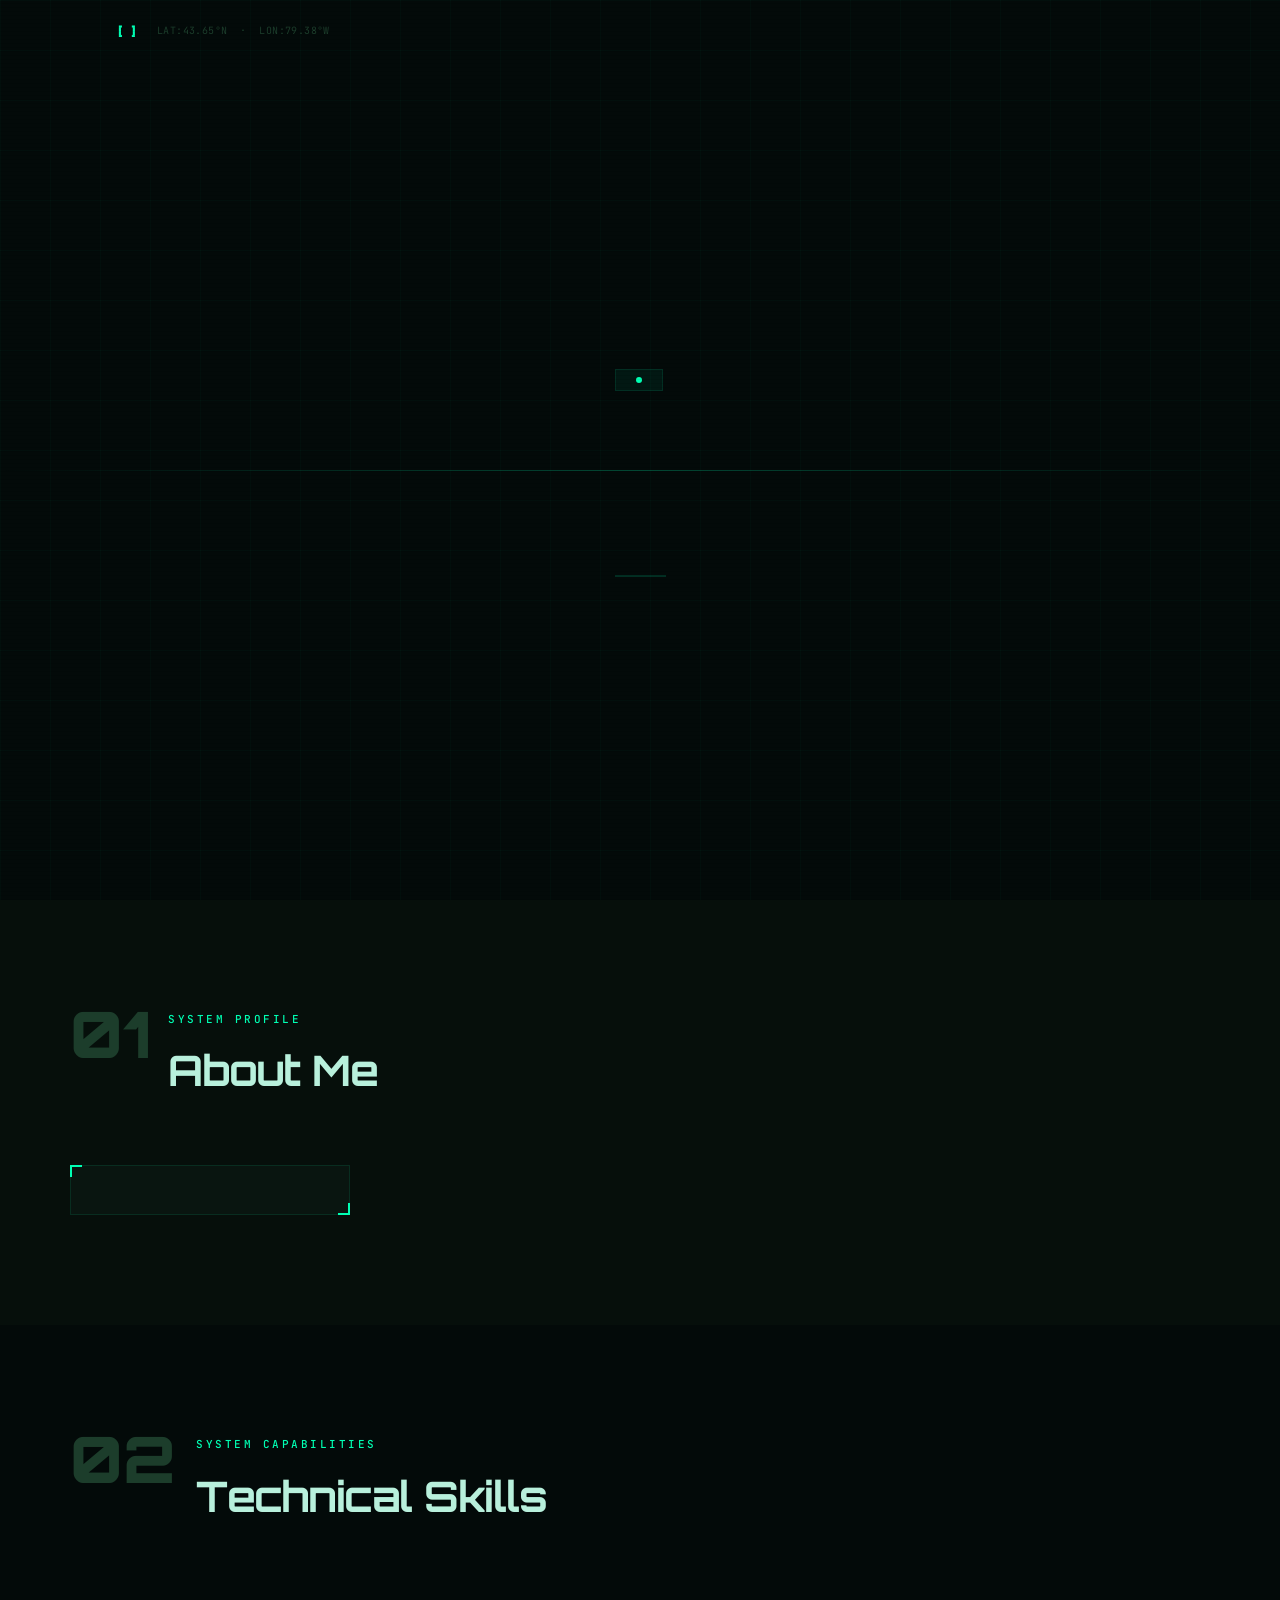
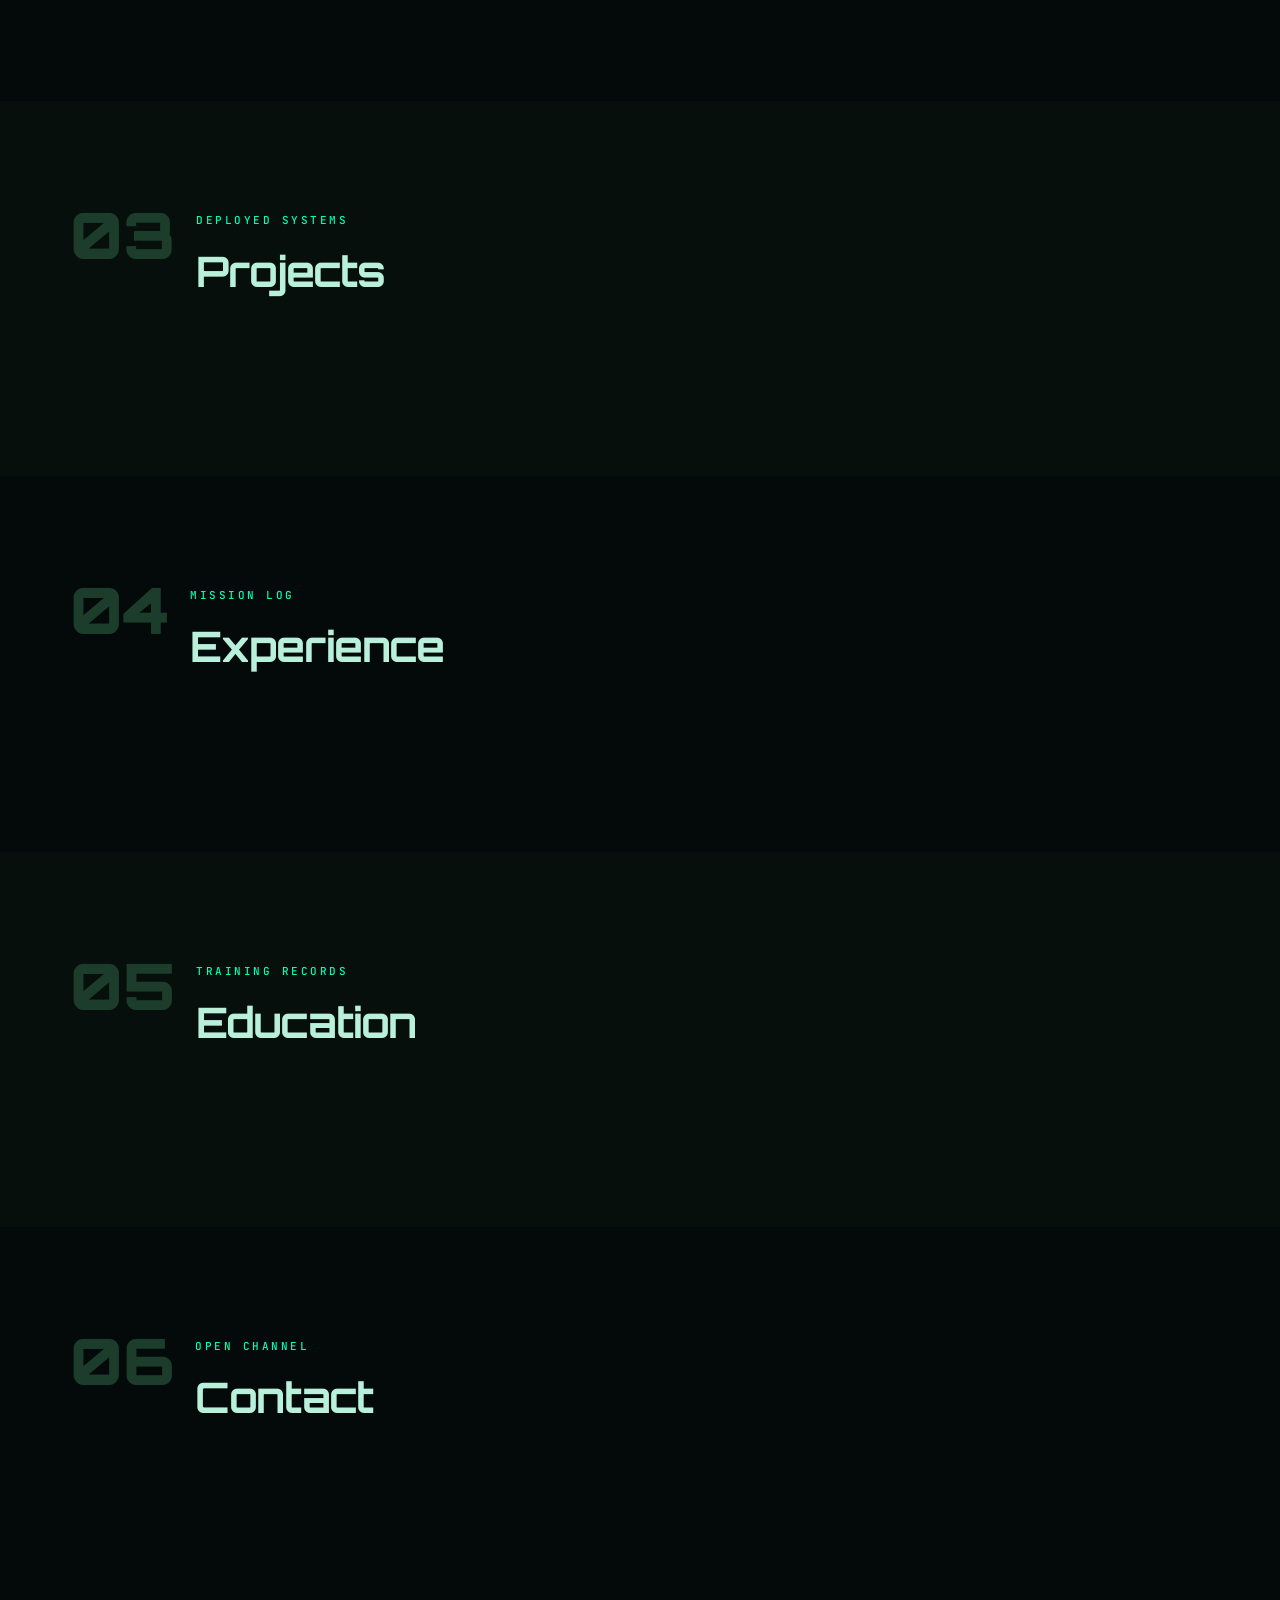
==== commit 99b9dcea: "Added Database through JavaScript." ====
--- a/index.html
+++ b/index.html
@@ -145,5 +145,6 @@
                                                                                                                                                                                                                                                                                                                                                                                                                                                                                                                                                                                                                                                                                           <footer id="footer"></footer>
 
                                                                                                                                                                                                                                                                                                                                                                                                                                                                                                                                                                                                                                                                                             <script src="app.js"></script>
+                                                                                                                                                                                                                                                                                                                                                                                                                                                                                                                                                                                                                                                                                            <script src="data.js"></script>
                                                                                                                                                                                                                                                                                                                                                                                                                                                                                                                                                                                                                                                                                             </body>
                                                                                                                                                                                                                                                                                                                                                                                                                                                                                                                                                                                                                                                                                             </html>
